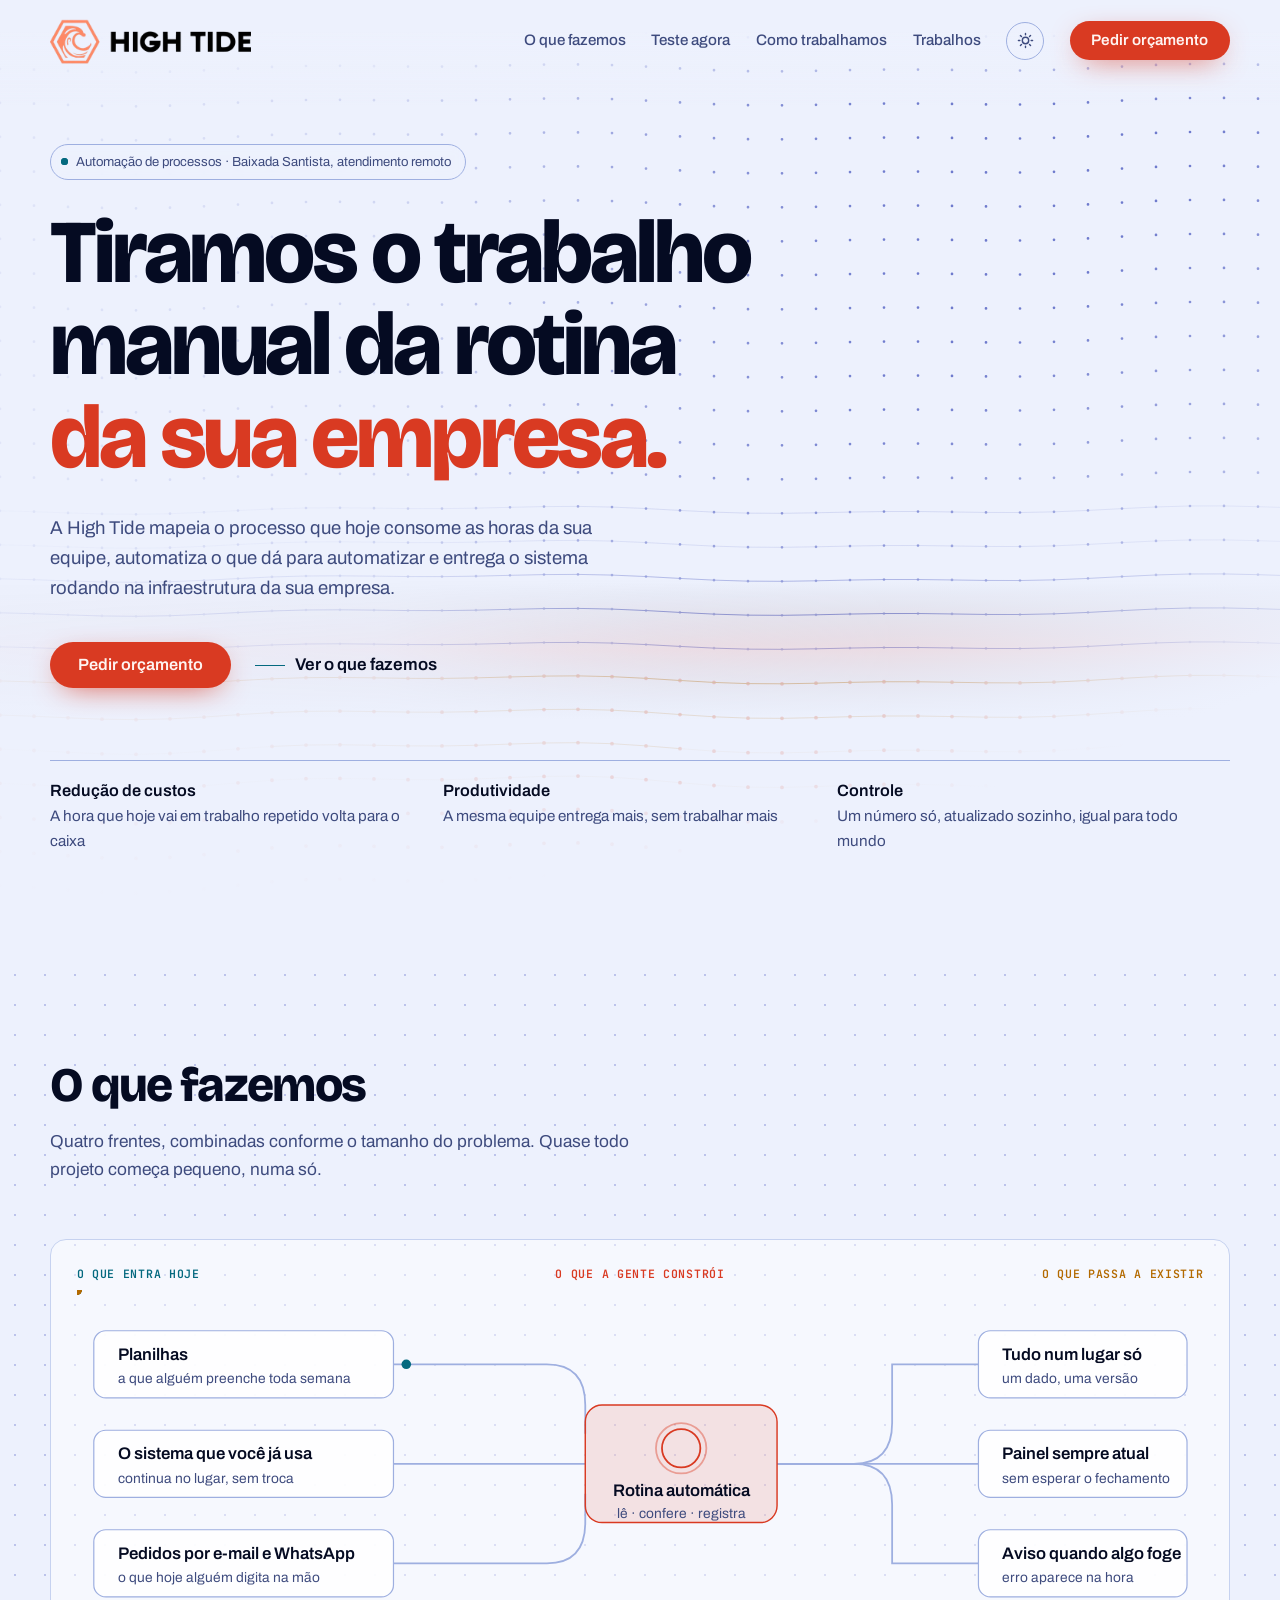
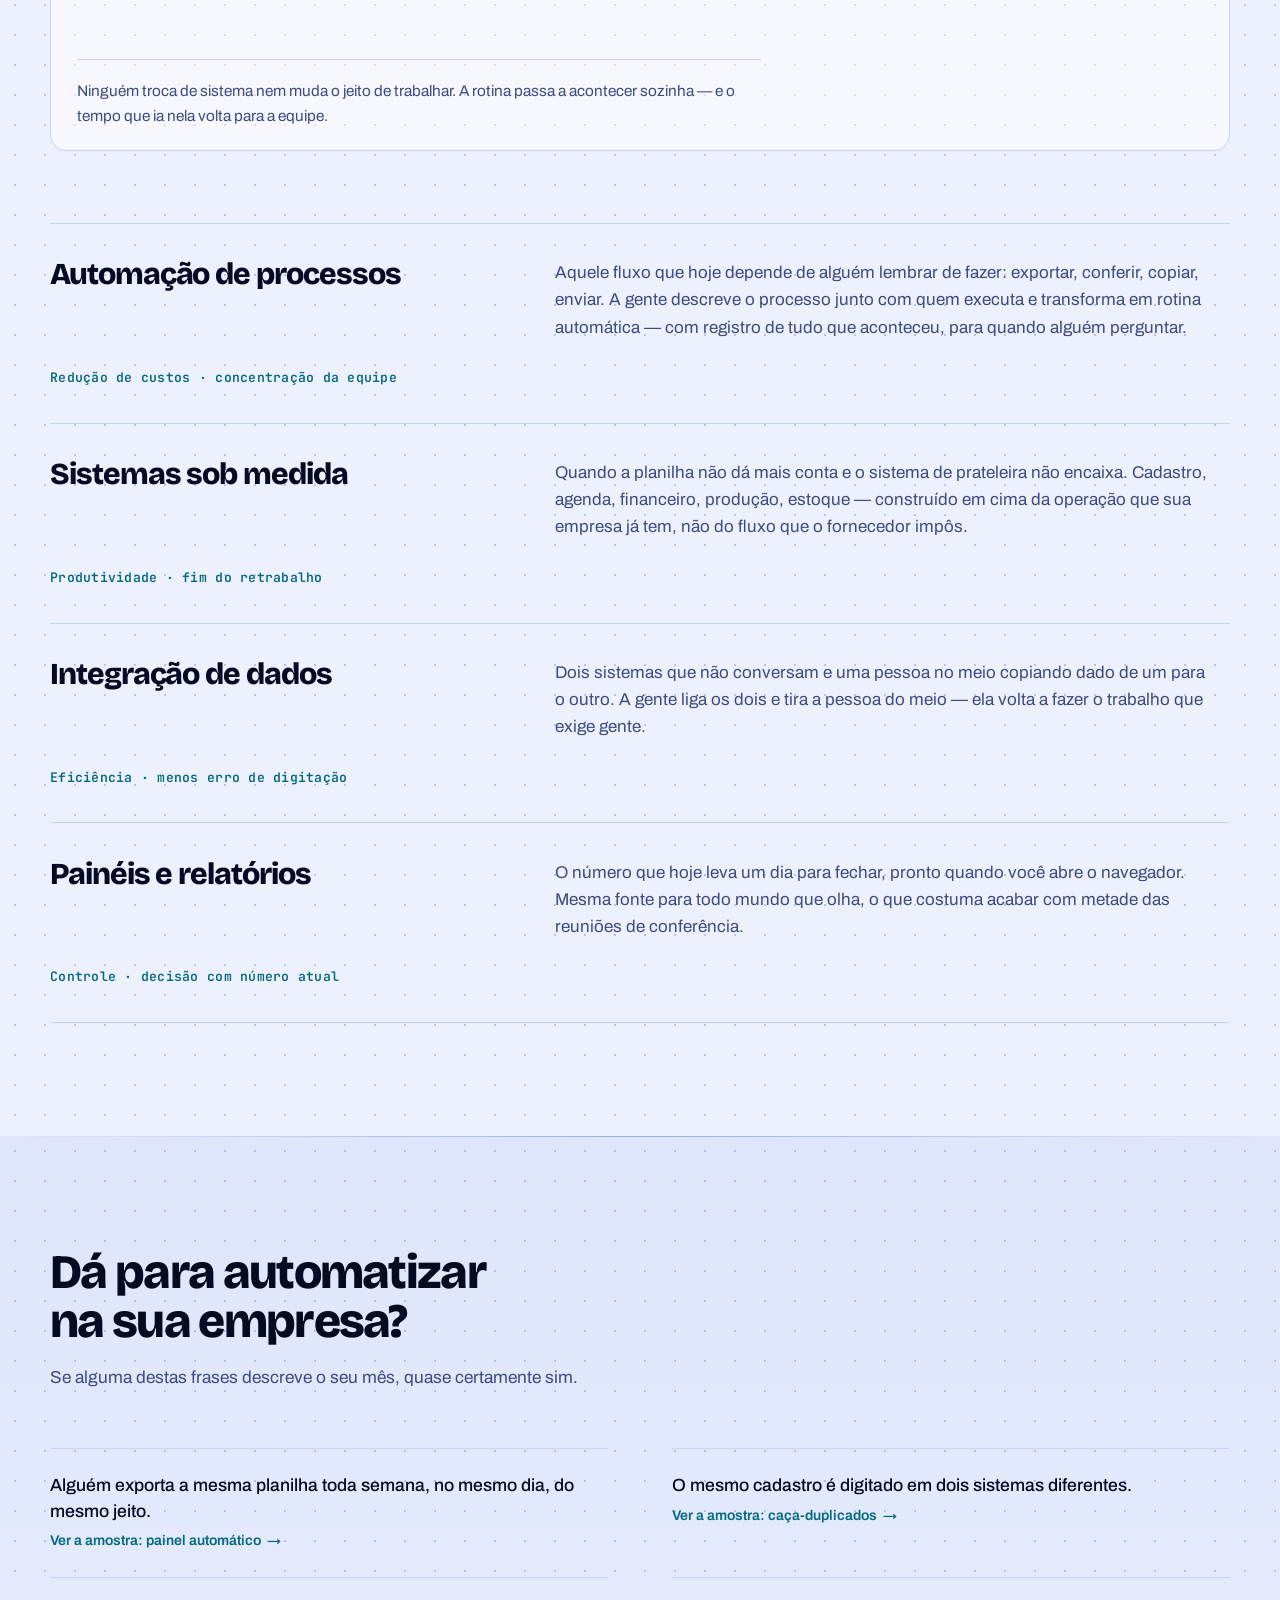
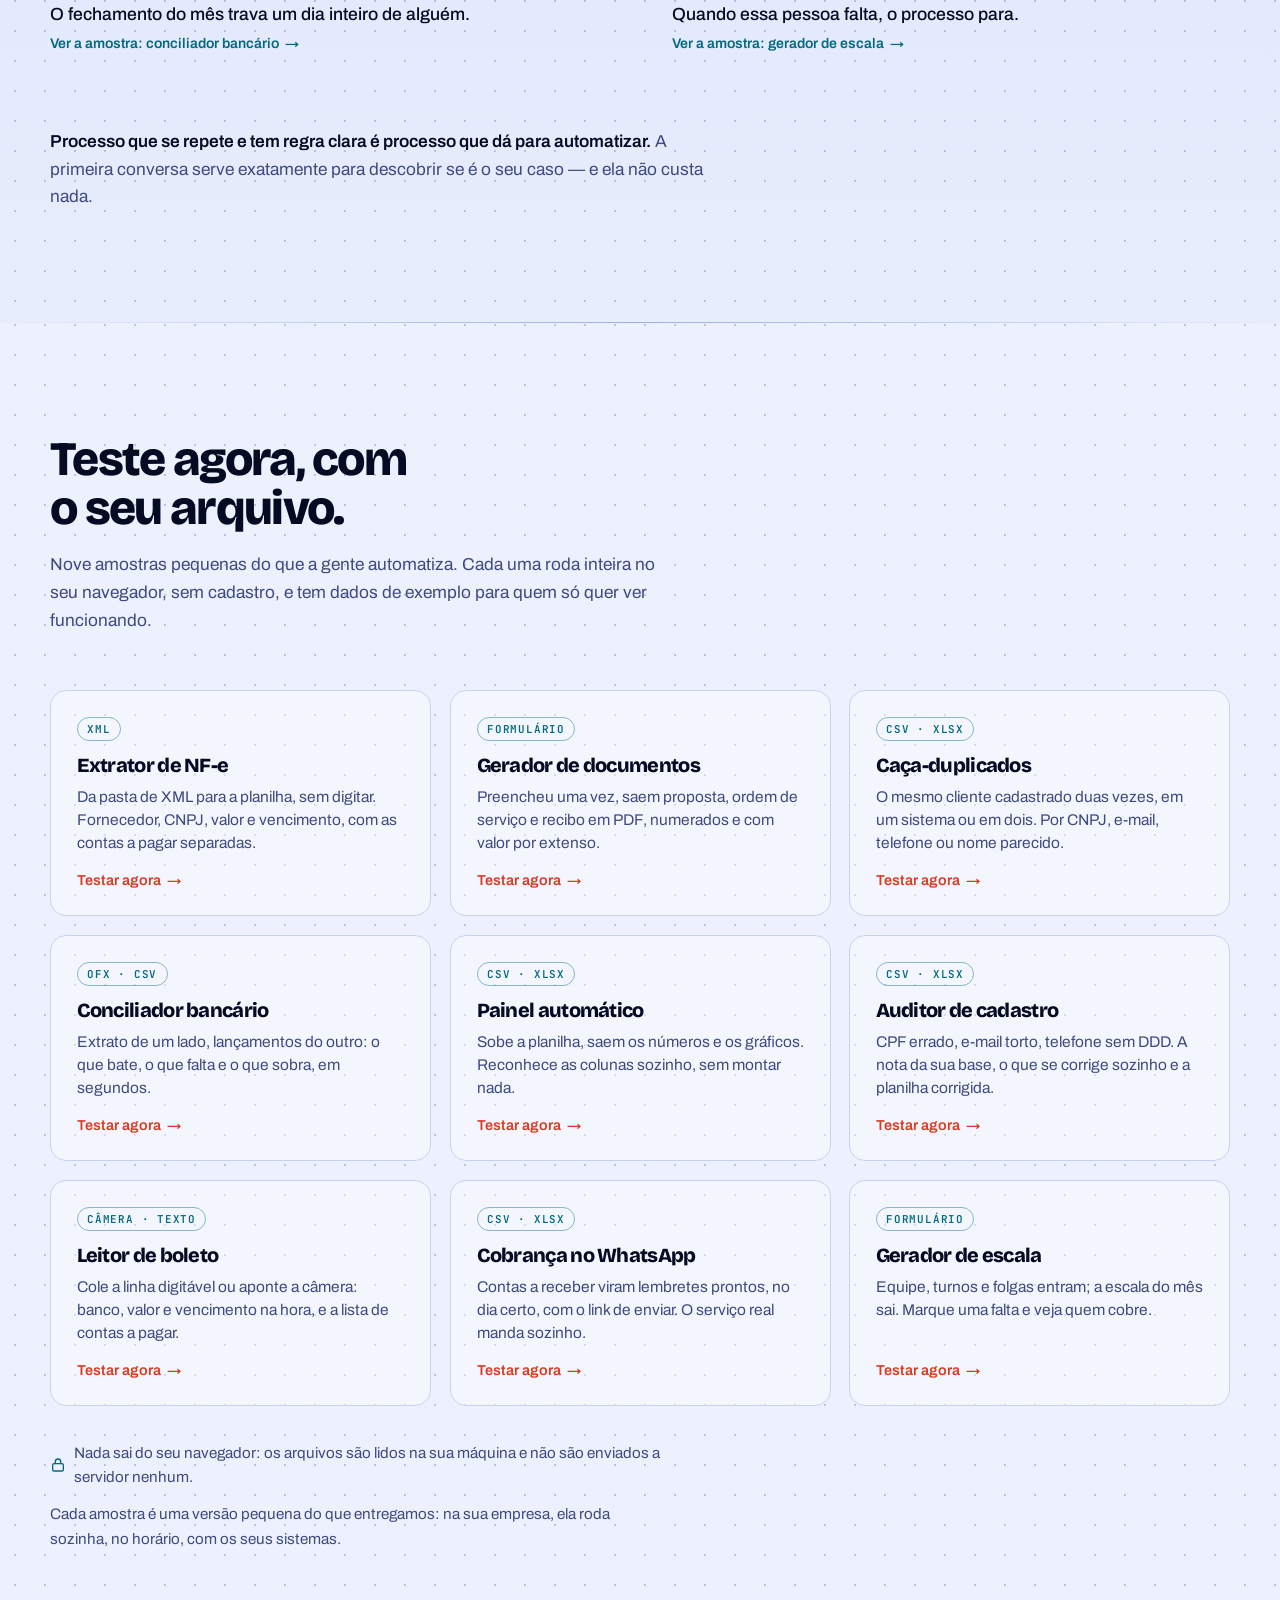
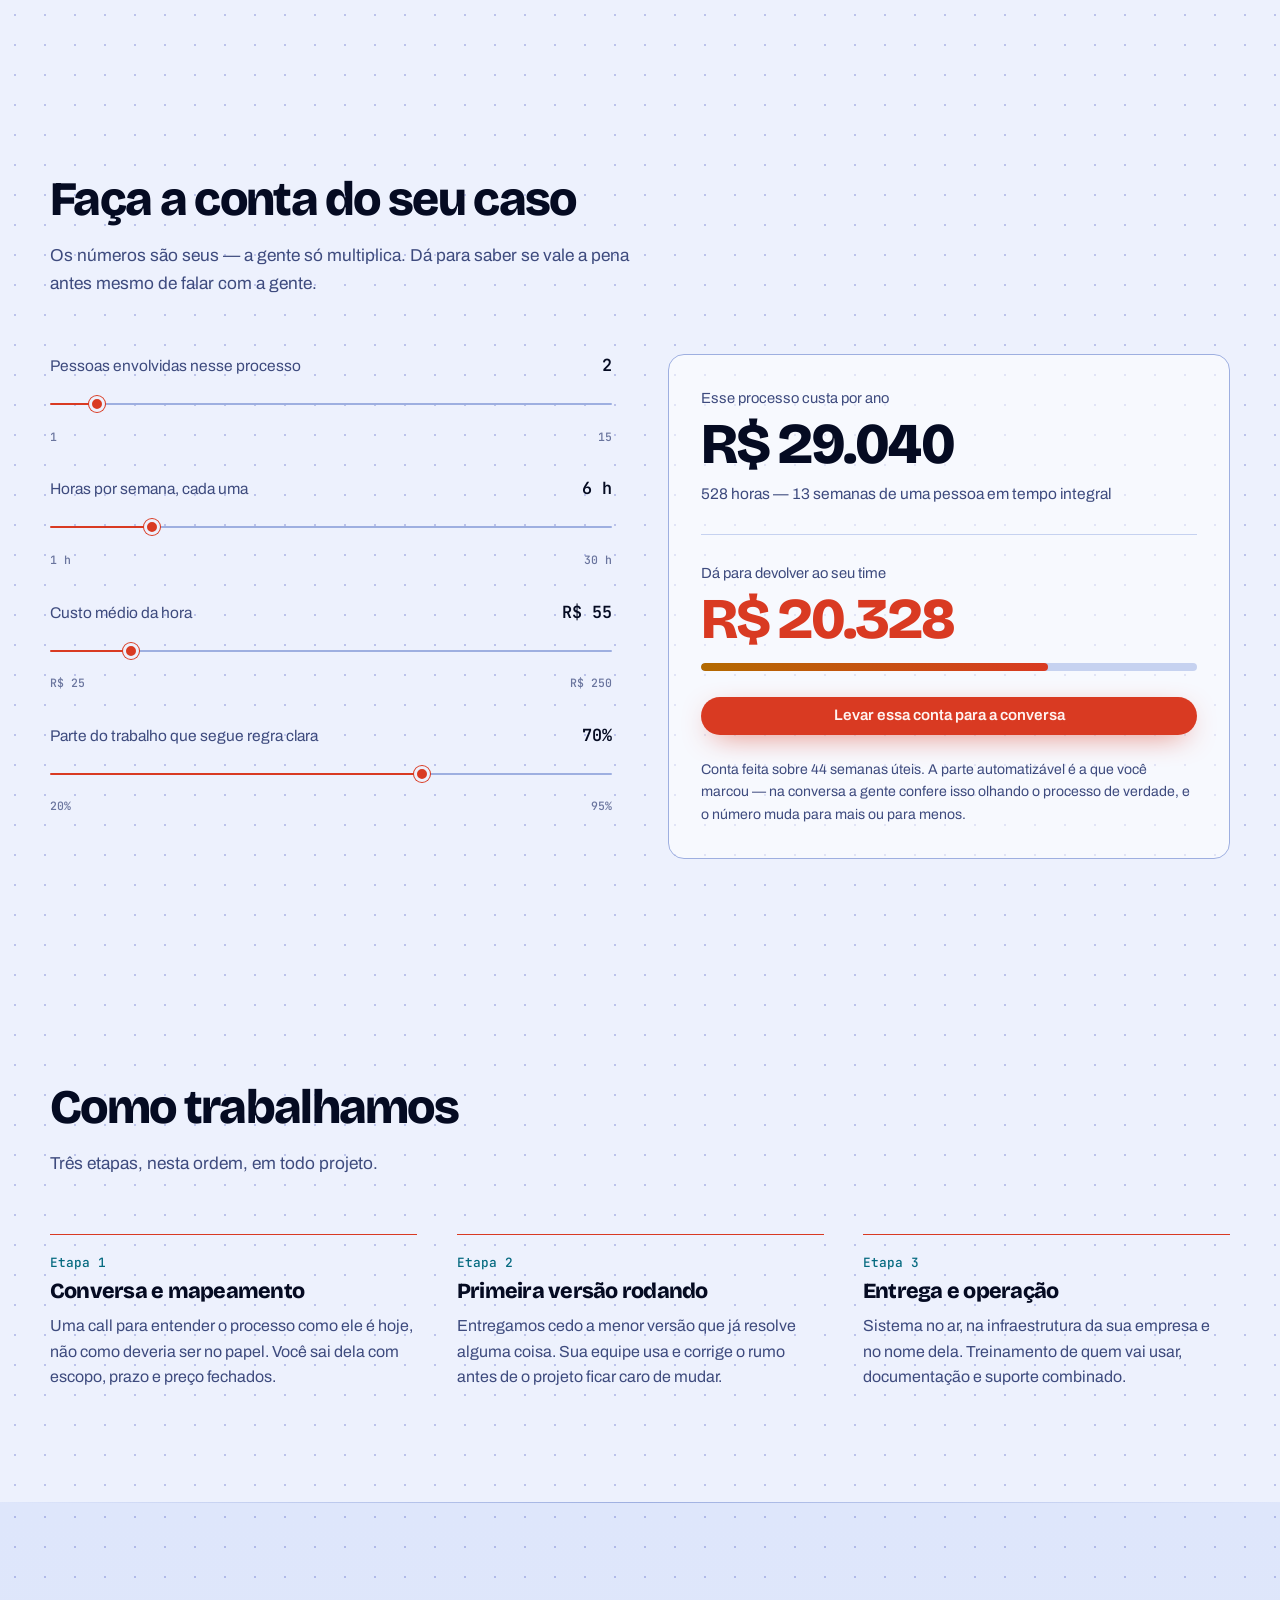
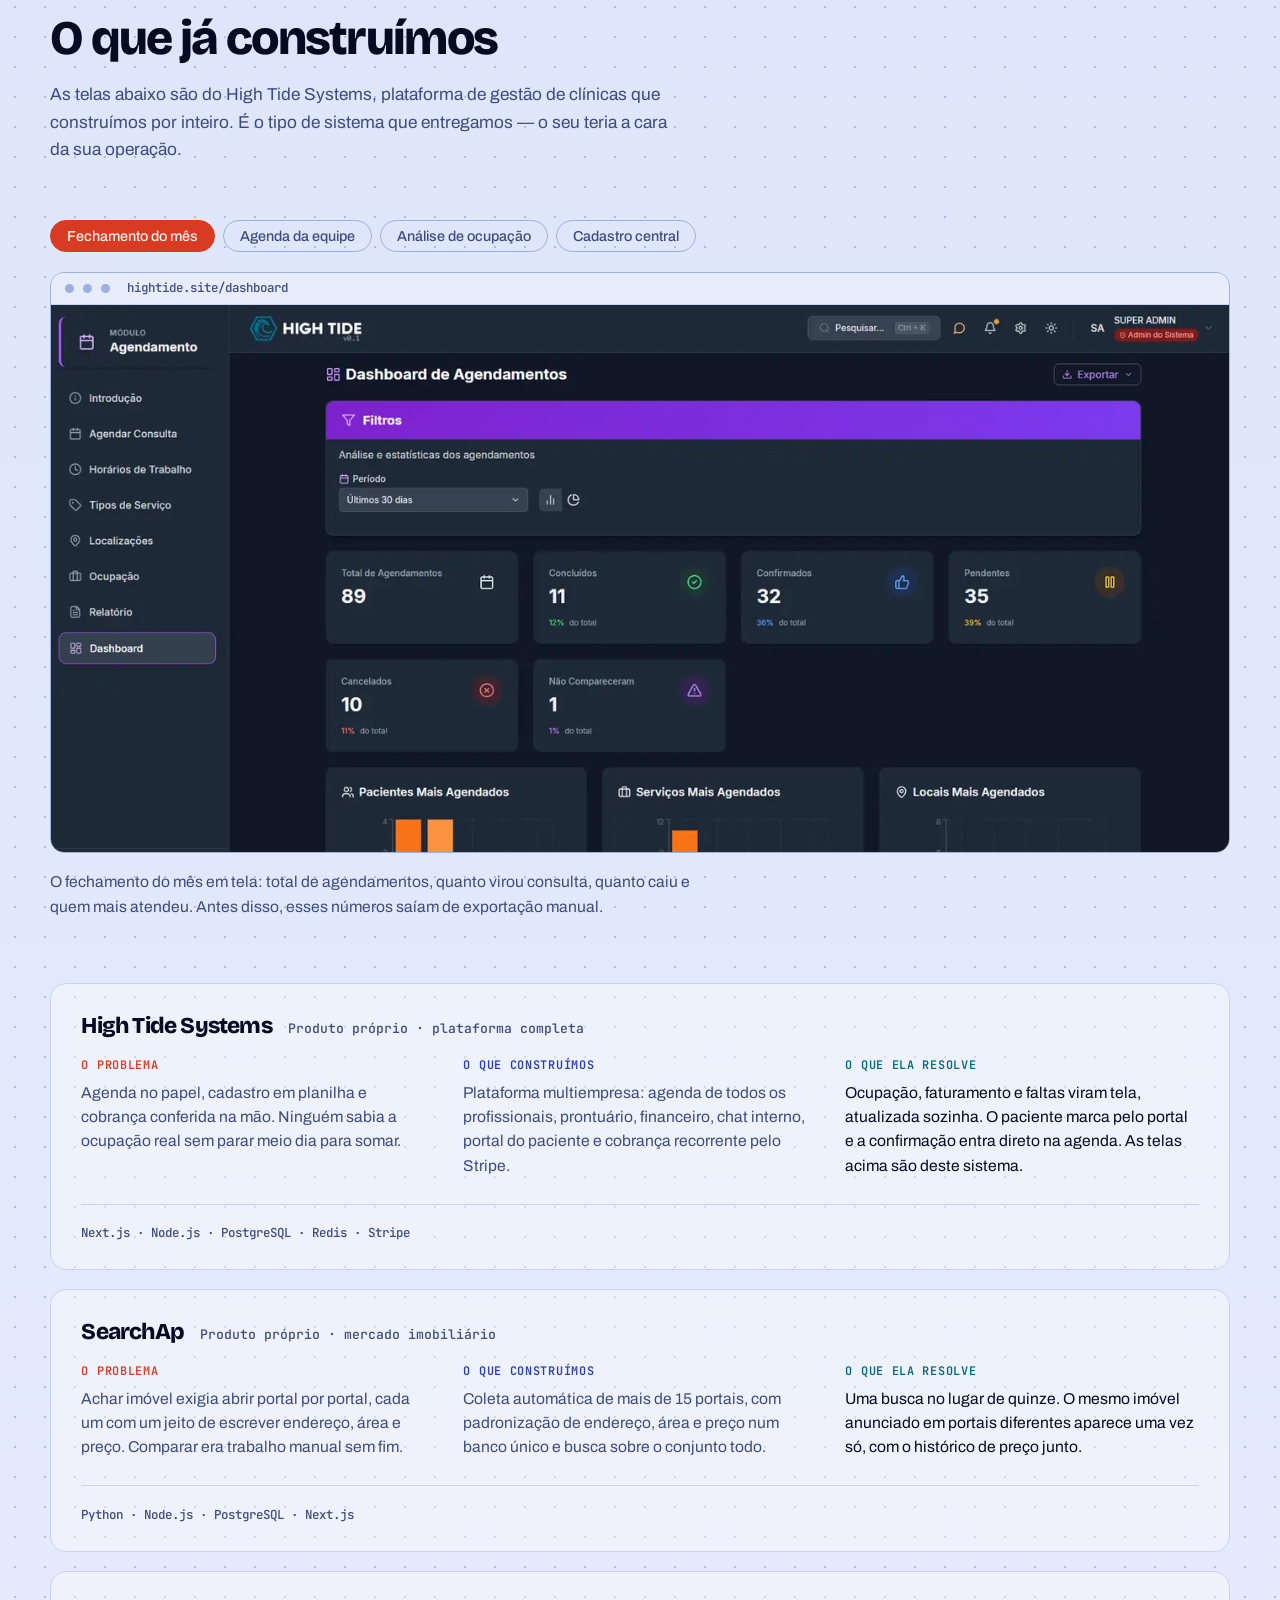
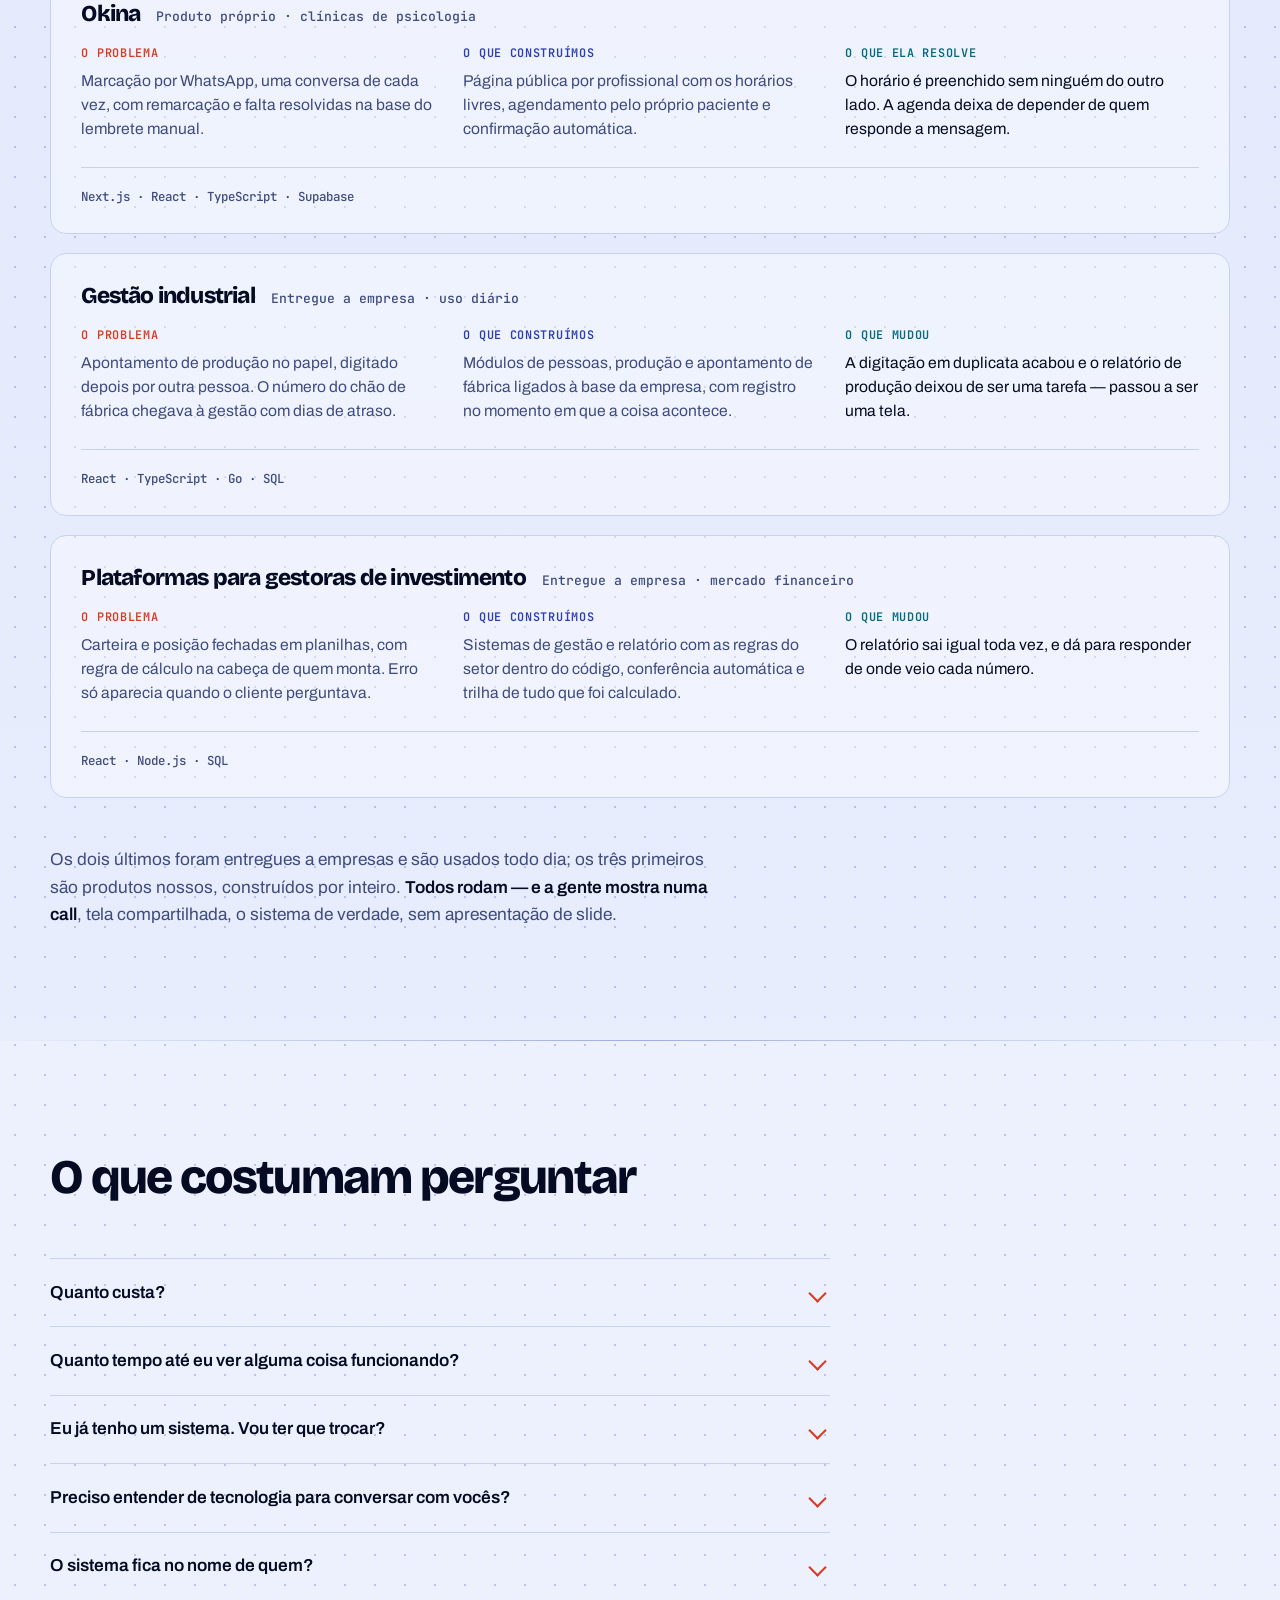
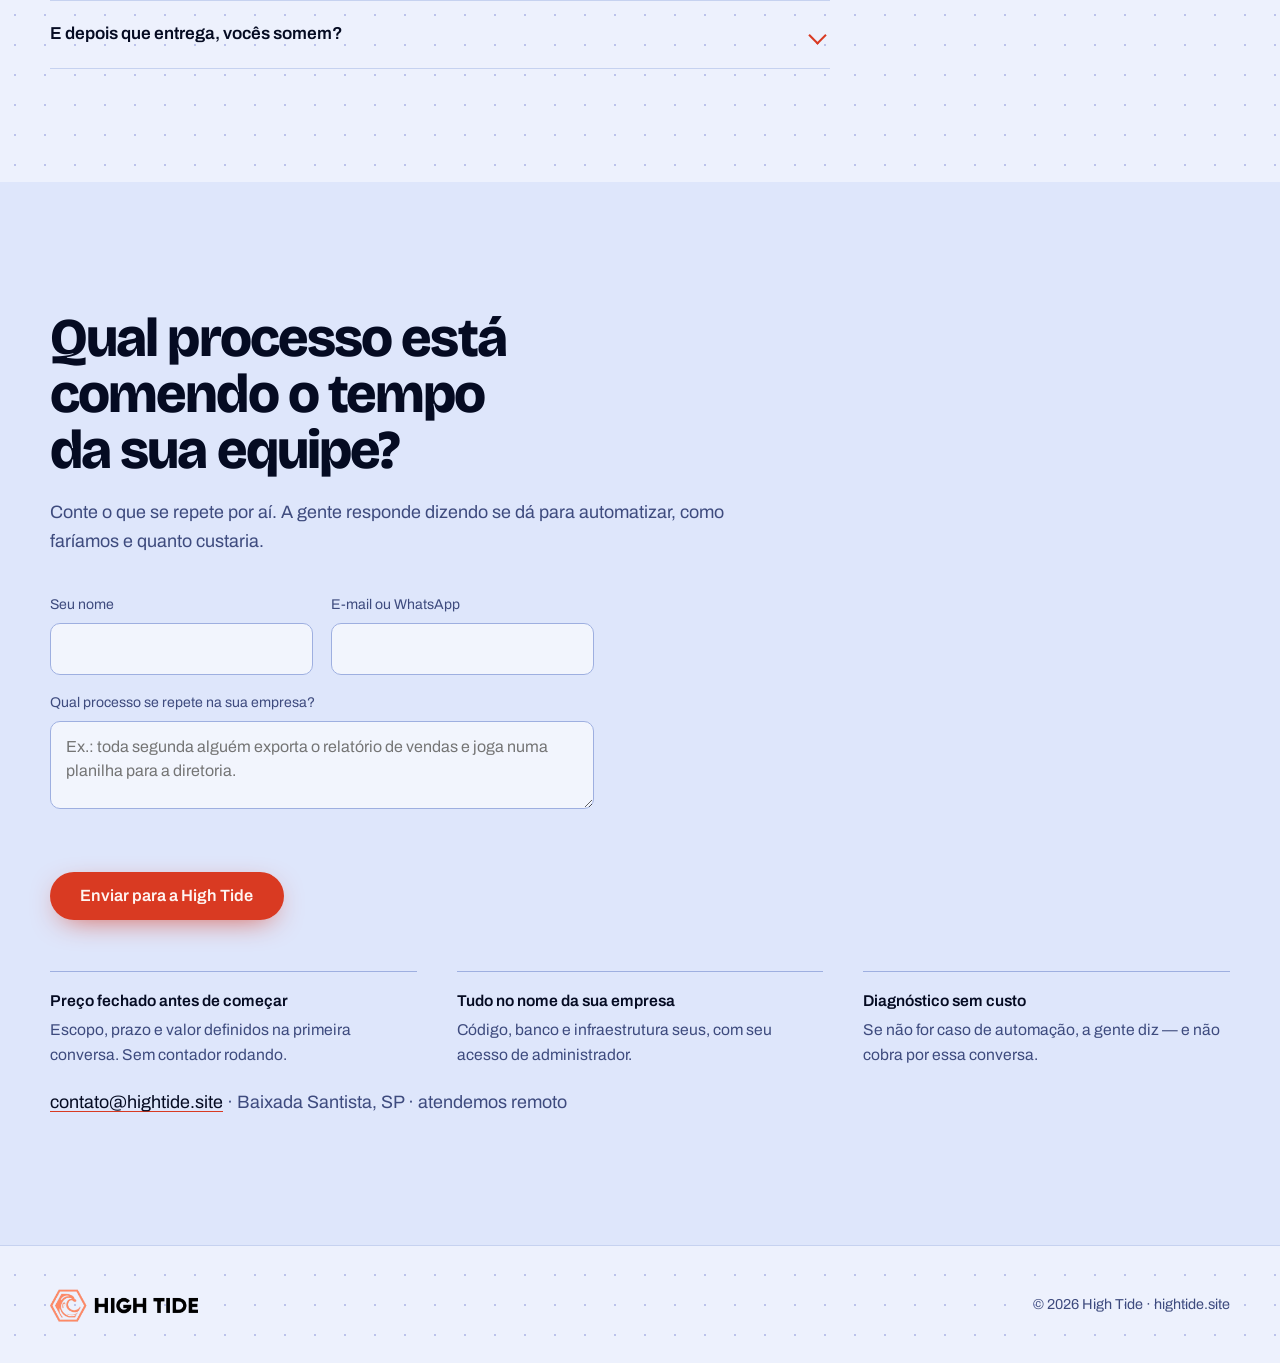
==== index.html @ 1eb9ee0c "Landing da High Tide e nove amostras client-side Landing (index.html) com a seção de amostras, e nov" ====
<!DOCTYPE html>
<meta charset="utf-8">
<title>High Tide</title>
<meta name="viewport" content="width=device-width, initial-scale=1">
<meta name="description" content="High Tide — automação de processos, sistemas sob medida e integração de dados para empresas.">
<link rel="icon" type="image/png" href="telas/favicon.png">
<link rel="preconnect" href="https://fonts.googleapis.com">
<link rel="preconnect" href="https://fonts.gstatic.com" crossorigin>
<link href="https://fonts.googleapis.com/css2?family=Bricolage+Grotesque:opsz,wdth,wght@12..96,75..100,600..800&family=Archivo:wght@400;500;600;700&family=JetBrains+Mono:wght@500&display=swap" rel="stylesheet">

<style>
  /* ================= tokens — dark-first ================= */
  :root {
    --fundo:      #070B18;
    --fundo-2:    #0B1124;
    --superficie: #101A38;
    --tinta:      #EAEFFF;
    --tinta-mid:  #99A5D0;
    --linha:      #1E2A52;
    --linha-forte:#2E3D6E;
    --coral:      #FF6B5A;
    --coral-luz:  #FF8E7F;
    --azul:       #7C8CFF;
    --azul-fundo: #2B3A8F;
    --ciano:      #4FD8E8;
    --sol:        #FFB443;
    --glow:       124 140 255;
    --alfa-campo: 1;
    --grade: radial-gradient(circle, color-mix(in srgb, var(--azul) 26%, transparent) .9px, transparent .9px);
    color-scheme: dark;
  }
  @media (prefers-color-scheme: light) {
    :root:not([data-theme="dark"]) {
      --fundo:      #EDF1FD;
      --fundo-2:    #DEE6FB;
      --superficie: #FFFFFF;
      --tinta:      #050B22;
      --tinta-mid:  #3E4B7E;
      --linha:      #C6D2F0;
      --linha-forte:#9EAFE0;
      --coral:      #D93A22;
      --coral-luz:  #EE5236;
      --azul:       #2C3DB4;
      --azul-fundo: #B2BFF3;
      --ciano:      #04697F;
      --sol:        #B36A00;
      --glow:       44 61 180;
      --alfa-campo: 1.55;
      color-scheme: light;
    }
  }
  :root[data-theme="light"] {
    --fundo:      #EDF1FD;
    --fundo-2:    #DEE6FB;
    --superficie: #FFFFFF;
    --tinta:      #050B22;
    --tinta-mid:  #3E4B7E;
    --linha:      #C6D2F0;
    --linha-forte:#9EAFE0;
    --coral:      #D93A22;
    --coral-luz:  #EE5236;
    --azul:       #2C3DB4;
    --azul-fundo: #B2BFF3;
    --ciano:      #04697F;
    --sol:        #B36A00;
    --glow:       44 61 180;
    --alfa-campo: 1.55;
    color-scheme: light;
  }

  /* ================= base ================= */
  * { box-sizing: border-box; }
  html { scroll-behavior: smooth; }
  section[id] { scroll-margin-top: 5.5rem; }
  body {
    margin: 0;
    /* a mesma grade de dados do hero, discreta, atravessando a página inteira */
    background: var(--grade) 0 0 / 30px 30px, var(--fundo);
    color: var(--tinta);
    font-family: Archivo, ui-sans-serif, system-ui, sans-serif;
    font-size: 17px;
    line-height: 1.6;
    -webkit-font-smoothing: antialiased;
    overflow-x: hidden;
  }
  h1, h2, h3 {
    font-family: "Bricolage Grotesque", Archivo, ui-sans-serif, sans-serif;
    font-weight: 800;
    letter-spacing: -0.035em;
    line-height: 1.03;
    margin: 0;
    text-wrap: balance;
  }
  p { margin: 0; max-width: 68ch; }
  a { color: inherit; }
  :focus-visible { outline: 2px solid var(--ciano); outline-offset: 4px; border-radius: 3px; }
  .env { width: min(1180px, 100% - 2.5rem); margin-inline: auto; }
  .mono { font-family: "JetBrains Mono", ui-monospace, monospace; }

  /* ================= entrada por scroll ================= */
  .surge { opacity: 0; transform: translateY(14px);
           transition: opacity .5s cubic-bezier(.2,.7,.3,1), transform .5s cubic-bezier(.2,.7,.3,1); }
  .surge.dentro { opacity: 1; transform: none; }
  /* camada própria só enquanto o item está prestes a entrar — o JS põe e tira */
  .surge.pronta { will-change: opacity, transform; }
  .surge[style*="--i"] { transition-delay: calc(var(--i) * 70ms); }

  /* ================= header ================= */
  body > header { position: fixed; inset: 0 0 auto; z-index: 60; padding: 1.1rem 0; transition: padding .3s, background .3s, box-shadow .3s; }
  /* véu no topo: garante leitura do menu mesmo antes de o fundo entrar */
  body > header::before {
    content: ""; position: absolute; inset: 0 0 -24px; z-index: -1; pointer-events: none;
    background: linear-gradient(to bottom, var(--fundo) 30%, transparent);
    transition: opacity .3s;
  }
  body > header.preso::before { opacity: 0; }
  body > header.preso { padding: .5rem 0; background: color-mix(in srgb, var(--fundo) 92%, transparent); backdrop-filter: blur(8px); box-shadow: 0 1px 0 var(--linha); }
  .barra { display: flex; align-items: center; justify-content: space-between; gap: 1.5rem; }
  .marca { display: flex; align-items: center; text-decoration: none; }
  .marca img { height: 46px; width: auto; }
  /* a logo tem duas versões: o hexágono coral é o mesmo, só o wordmark muda de cor.
     A especificidade tem que bater .marca img, senão as duas aparecem juntas. */
  .marca img.so-escuro { display: block; }
  .marca img.so-claro  { display: none; }
  :root[data-theme="light"] .marca img.so-claro  { display: block; }
  :root[data-theme="light"] .marca img.so-escuro { display: none; }
  @media (prefers-color-scheme: light) {
    :root:not([data-theme="dark"]) .marca img.so-claro  { display: block; }
    :root:not([data-theme="dark"]) .marca img.so-escuro { display: none; }
  }

  nav { display: flex; align-items: center; gap: 1.6rem; }
  nav a.item { position: relative; text-decoration: none; color: var(--tinta-mid); font-size: .95rem; font-weight: 500; transition: color .25s; }
  nav a.item::after { content: ""; position: absolute; left: 0; right: 0; bottom: -6px; height: 1px; background: var(--ciano); transform: scaleX(0); transform-origin: left; transition: transform .35s cubic-bezier(.2,.7,.3,1); }
  nav a.item:hover { color: var(--tinta); }
  nav a.item:hover::after { transform: scaleX(1); }

  .btn {
    position: relative; overflow: hidden;
    display: inline-flex; align-items: center; justify-content: center;
    padding: .72rem 1.35rem;
    background: var(--coral); color: #FFF4F1;
    font: 600 .95rem/1 Archivo, sans-serif; text-decoration: none;
    border: 0; border-radius: 999px; cursor: pointer;
    box-shadow: 0 8px 30px -12px var(--coral);
    transition: transform .2s cubic-bezier(.2,.7,.3,1), box-shadow .2s;
  }
  .btn span { position: relative; z-index: 1; }
  .btn::after {
    content: ""; position: absolute; inset: 0;
    background: radial-gradient(120px circle at var(--mx, 50%) var(--my, 50%), rgb(255 255 255 / .35), transparent 60%);
    opacity: 0; transition: opacity .3s;
  }
  .btn:hover { transform: translateY(-2px); box-shadow: 0 14px 40px -14px var(--coral); }
  .btn:hover::after { opacity: 1; }

  .tema { width: 38px; height: 38px; display: grid; place-items: center; background: transparent; border: 1px solid var(--linha-forte); border-radius: 999px; color: var(--tinta-mid); cursor: pointer; transition: color .25s, border-color .25s, transform .35s; }
  .tema:hover { color: var(--ciano); border-color: var(--ciano); transform: rotate(25deg); }
  .tema svg { width: 17px; height: 17px; }
  .tema .lua { display: block; }
  .tema .sol { display: none; }
  :root[data-theme="light"] .tema .lua { display: none; }
  :root[data-theme="light"] .tema .sol { display: block; }
  @media (prefers-color-scheme: light) {
    :root:not([data-theme="dark"]) .tema .lua { display: none; }
    :root:not([data-theme="dark"]) .tema .sol { display: block; }
  }

  /* ================= régua de maré lateral ================= */
  .mare-lateral { position: fixed; left: 26px; top: 50%; translate: 0 -50%; z-index: 40; width: 2px; height: 220px; background: var(--linha); border-radius: 2px; }
  /* transform em vez de height/bottom: sem layout a cada quadro de scroll */
  .mare-lateral i { position: absolute; inset: 0; background: linear-gradient(to top, var(--coral), var(--sol)); border-radius: 2px; transform: scaleY(var(--p, 0)); transform-origin: bottom; }
  .mare-lateral b { position: absolute; left: 10px; bottom: 0; font: 500 10px/1 "JetBrains Mono", monospace; color: var(--tinta-mid); white-space: nowrap; transform: translateY(calc(var(--p, 0) * -220px + 50%)); }
  @media (max-width: 1320px) { .mare-lateral { display: none; } }

  /* ================= hero ================= */
  /* fundo próprio: aqui a grade quem desenha é o canvas, não a textura do body */
  .hero { position: relative; min-height: 92vh; display: flex; align-items: center; padding: 9rem 0 6rem; overflow: hidden; background: var(--fundo); }
  /* o campo desaparece por baixo da coluna de texto — leitura vem antes do efeito */
  #campo {
    position: absolute; inset: 0; width: 100%; height: 100%; display: block;
    -webkit-mask-image: linear-gradient(90deg, rgb(0 0 0 / .10) 0%, rgb(0 0 0 / .22) 30%, rgb(0 0 0 / .7) 52%, #000 70%);
    mask-image: linear-gradient(90deg, rgb(0 0 0 / .10) 0%, rgb(0 0 0 / .22) 30%, rgb(0 0 0 / .7) 52%, #000 70%);
  }
  .hero::after {
    content: ""; position: absolute; inset: 0; pointer-events: none;
    background: radial-gradient(135% 95% at 12% 0%, transparent 62%, var(--fundo) 100%);
  }
  .hero__conteudo { position: relative; z-index: 2; }

  .selo { display: inline-flex; align-items: center; gap: .55rem; padding: .4rem .85rem .4rem .6rem; border: 1px solid var(--linha-forte); border-radius: 999px; font-size: .82rem; color: var(--tinta-mid); background: color-mix(in srgb, var(--fundo) 65%, transparent); backdrop-filter: blur(6px); }
  .selo i { position: relative; width: 7px; height: 7px; border-radius: 50%; background: var(--ciano); }
  .selo i::after { content: ""; position: absolute; inset: 0; border-radius: 50%; background: var(--ciano); animation: pulso 2.6s ease-out infinite; }
  @keyframes pulso { 0% { transform: scale(1); opacity: .7; } 70%, 100% { transform: scale(3.6); opacity: 0; } }

  h1 { margin-top: 1.7rem; font-size: clamp(2.6rem, 7.4vw, 5.6rem); max-width: 15ch; }
  h1 .linha { display: block; overflow: hidden; }
  h1 .linha > span { display: block; transform: translateY(105%); animation: sobe .95s cubic-bezier(.16,.84,.3,1) forwards; }
  h1 .linha:nth-child(2) > span { animation-delay: .1s; }
  h1 .linha:nth-child(3) > span { animation-delay: .2s; }
  @keyframes sobe { to { transform: none; } }
  h1 em { font-style: normal; color: var(--coral); }

  .lead { margin-top: 1.9rem; font-size: 1.16rem; color: var(--tinta-mid); max-width: 54ch; }
  .acoes { margin-top: 2.4rem; display: flex; flex-wrap: wrap; align-items: center; gap: 1.5rem; }
  .acoes .btn { padding: .95rem 1.75rem; font-size: 1.02rem; }
  .link-desce { display: inline-flex; align-items: center; gap: .6rem; text-decoration: none; font-weight: 600; color: var(--tinta); }
  .link-desce i { display: block; width: 30px; height: 1px; background: var(--ciano); transition: width .3s cubic-bezier(.2,.7,.3,1); }
  .link-desce:hover i { width: 48px; }

  .regua { margin-top: 4.5rem; border-top: 1px solid var(--linha-forte); display: grid; grid-template-columns: repeat(3, 1fr); }
  .regua div { padding: 1.05rem 1.4rem 0 0; position: relative; font-size: .95rem; color: var(--tinta-mid); }
  .regua b { display: block; color: var(--tinta); font-weight: 600; font-size: 1.02rem; }

  /* ================= seções ================= */
  section { padding: 7rem 0; position: relative; }
  .faixa { background: var(--grade) 0 0 / 30px 30px, linear-gradient(180deg, var(--fundo-2), color-mix(in srgb, var(--fundo-2) 35%, var(--fundo))); }
  .faixa::before, .faixa::after { content: ""; position: absolute; left: 0; right: 0; height: 1px; background: linear-gradient(90deg, transparent, var(--linha-forte), transparent); }
  .faixa::before { top: 0; } .faixa::after { bottom: 0; }
  .cabeca { max-width: 62ch; margin-bottom: 3.5rem; }
  .cabeca h2 { font-size: clamp(1.9rem, 4vw, 3rem); }
  .cabeca p { margin-top: 1.1rem; color: var(--tinta-mid); font-size: 1.08rem; }

  /* fluxo animado */
  .fluxo { margin: 0 0 4.5rem; padding: 1.7rem 1.6rem 1.4rem; border: 1px solid var(--linha); border-radius: 16px; background: color-mix(in srgb, var(--superficie) 45%, transparent); overflow-x: auto; }
  .fluxo__legenda { display: grid; grid-template-columns: 30% 40% 30%; min-width: 660px; margin-bottom: .5rem; }
  .etiqueta { font: 600 .72rem/1.3 "JetBrains Mono", monospace; letter-spacing: .06em; text-transform: uppercase; white-space: nowrap; }
  .etiqueta.entra { color: var(--ciano); }
  .etiqueta.motor { color: var(--coral); text-align: center; }
  .etiqueta.sai   { color: var(--sol); text-align: right; }
  .fluxo svg { display: block; width: 100%; min-width: 660px; height: auto; }
  .fluxo .caixa { fill: color-mix(in srgb, var(--superficie) 90%, transparent); stroke: var(--linha-forte); }
  .fluxo .motor { fill: color-mix(in srgb, var(--coral) 12%, transparent); stroke: var(--coral); stroke-width: 1.2; }
  .fluxo .rot { font: 400 11.5px Archivo, sans-serif; fill: var(--tinta-mid); }
  .fluxo .nome { font: 600 14px Archivo, sans-serif; fill: var(--tinta); }
  .fluxo .centro { text-anchor: middle; }
  .fluxo .trilho { stroke: var(--linha-forte); stroke-width: 1.5; fill: none; }
  .fluxo .nucleo { fill: none; stroke: var(--coral); stroke-width: 1.5; }
  .fluxo .pulso { fill: var(--ciano); }
  .fluxo .pulso.q { fill: var(--sol); }
  .fluxo__nota { margin-top: 1.3rem; padding-top: 1.2rem; border-top: 1px solid var(--linha); font-size: .96rem; color: var(--tinta-mid); max-width: 76ch; }

  /* frentes */
  .frentes { border-top: 1px solid var(--linha); }
  .frente { position: relative; display: grid; grid-template-columns: minmax(0, 9fr) minmax(0, 13fr); gap: 1rem 3rem; padding: 2.2rem 1rem 2.2rem 0; border-bottom: 1px solid var(--linha); transition: padding-left .4s cubic-bezier(.2,.7,.3,1); }
  .frente::before { content: ""; position: absolute; inset: 0; background: linear-gradient(90deg, color-mix(in srgb, var(--azul-fundo) 30%, transparent), transparent 55%); opacity: 0; transition: opacity .4s; pointer-events: none; }
  .frente:hover { padding-left: 1.3rem; }
  .frente:hover::before { opacity: 1; }
  .frente h3 { font-size: clamp(1.35rem, 2.6vw, 1.9rem); }
  .frente p { color: var(--tinta-mid); }
  .ganho { display: block; margin-top: .7rem; font: 600 .82rem/1.5 "JetBrains Mono", monospace; letter-spacing: .02em; color: var(--ciano); }

  /* sinais */
  .sinais { display: grid; grid-template-columns: repeat(2, minmax(0, 1fr)); gap: 0 4rem; }
  .sinal { padding: 1.5rem 0; border-top: 1px solid var(--linha); font-size: 1.1rem; font-weight: 500; line-height: 1.45; }
  .sinal a { display: inline-flex; align-items: center; gap: .4rem; margin-top: .45rem; font-size: .88rem; font-weight: 600; color: var(--ciano); text-decoration: none; }
  .sinal a::after { content: "→"; transition: transform .3s; }
  .sinal a:hover::after { transform: translateX(4px); }
  .fecho { margin-top: 3rem; font-size: 1.08rem; color: var(--tinta-mid); }
  .fecho strong { color: var(--tinta); font-weight: 600; }

  /* amostras: cada card é uma demo que roda no navegador do visitante */
  .amostras { display: grid; grid-template-columns: repeat(auto-fill, minmax(18rem, 1fr)); gap: 1.2rem; }
  .amostra {
    position: relative; display: flex; flex-direction: column; gap: .55rem;
    padding: 1.6rem 1.6rem 1.4rem; border: 1px solid var(--linha); border-radius: 16px;
    background: color-mix(in srgb, var(--superficie) 40%, transparent);
    text-decoration: none; color: inherit;
    transition: border-color .35s, transform .35s cubic-bezier(.2,.7,.3,1);
  }
  .amostra:hover { border-color: var(--ciano); transform: translateY(-3px); }
  .amostra .entra { align-self: flex-start; padding: .25rem .6rem; border: 1px solid color-mix(in srgb, var(--ciano) 45%, transparent); border-radius: 999px; font: 600 .68rem/1.3 "JetBrains Mono", monospace; letter-spacing: .07em; text-transform: uppercase; color: var(--ciano); }
  .amostra h3 { margin-top: .35rem; font-size: 1.25rem; }
  .amostra p { flex: 1; color: var(--tinta-mid); font-size: .97rem; line-height: 1.5; }
  .amostra i { display: inline-flex; align-items: center; gap: .4rem; margin-top: .4rem; font-style: normal; font-weight: 600; font-size: .9rem; color: var(--coral); }
  .amostra i::after { content: "→"; transition: transform .3s; }
  .amostra:hover i::after { transform: translateX(4px); }
  .amostras__nota { display: flex; flex-wrap: wrap; align-items: center; gap: .8rem 1.6rem; margin-top: 2.2rem; font-size: .95rem; color: var(--tinta-mid); }
  .amostras__nota svg { width: 16px; height: 16px; color: var(--ciano); flex: none; }
  .amostras__nota span { display: inline-flex; align-items: center; gap: .5rem; }

  /* etapas */
  .etapas { display: grid; grid-template-columns: repeat(auto-fit, minmax(16rem, 1fr)); gap: 2.5rem; }
  .etapa { position: relative; padding-top: 1.4rem; border-top: 1px solid var(--linha-forte); }
  .etapa::before { content: ""; position: absolute; top: -1px; left: 0; height: 1px; width: 0; background: var(--coral); transition: width 1s cubic-bezier(.2,.7,.3,1) var(--d, 0s); }
  .etapa.dentro::before { width: 100%; }
  .etapa .n { font: 500 .8rem/1 "JetBrains Mono", monospace; color: var(--ciano); }
  .etapa h3 { margin: .6rem 0 .7rem; font-size: 1.35rem; }
  .etapa p { color: var(--tinta-mid); font-size: 1rem; }

  /* casos */
  .casos { display: grid; gap: 1.2rem; }
  .caso {
    position: relative; overflow: hidden;
    padding: 1.9rem 1.9rem 1.6rem;
    border: 1px solid var(--linha); border-radius: 16px;
    background: color-mix(in srgb, var(--superficie) 40%, transparent);
    transition: border-color .35s;
  }
  .caso::before { content: ""; position: absolute; inset: 0; background: radial-gradient(460px circle at var(--mx, 50%) var(--my, 50%), rgb(var(--glow) / .13), transparent 70%); opacity: 0; transition: opacity .45s; pointer-events: none; }
  .caso:hover { border-color: var(--linha-forte); }
  .caso:hover::before { opacity: 1; }
  .caso header { display: flex; flex-wrap: wrap; align-items: baseline; gap: .4rem 1rem; margin-bottom: 1.4rem; }
  .caso h3 { font-size: 1.42rem; }
  .setor { font: 500 .82rem/1 "JetBrains Mono", monospace; color: var(--tinta-mid); }
  .caso dl { display: grid; grid-template-columns: repeat(3, minmax(0, 1fr)); gap: 1.8rem; margin: 0; }
  .caso dt { font: 600 .74rem/1 "JetBrains Mono", monospace; letter-spacing: .06em; text-transform: uppercase; color: var(--coral); margin-bottom: .55rem; }
  .caso dl > div:nth-child(2) dt { color: var(--azul); }
  .caso dl > div:nth-child(3) dt { color: var(--ciano); }
  .caso dd { margin: 0; color: var(--tinta-mid); font-size: .98rem; line-height: 1.55; }
  .caso dl > div:nth-child(3) dd { color: var(--tinta); }
  .pilha { margin-top: 1.6rem; padding-top: 1.1rem; border-top: 1px solid var(--linha); font: 500 .78rem/1.7 "JetBrains Mono", monospace; color: var(--tinta-mid); }

  /* cta */
  .cta { position: relative; overflow: hidden; background: var(--fundo-2); padding: 8rem 0; }
  #mare-cta {
    position: absolute; inset: auto 0 0; width: 100%; height: 60%; display: block;
    -webkit-mask-image: linear-gradient(95deg, transparent 6%, #000 52%);
    mask-image: linear-gradient(95deg, transparent 6%, #000 52%);
  }
  .cta__conteudo { position: relative; z-index: 2; }
  .cta h2 { font-size: clamp(2rem, 5vw, 3.4rem); max-width: 17ch; }
  .cta p { margin-top: 1.3rem; font-size: 1.12rem; color: var(--tinta-mid); }
  .cta .btn { margin-top: 2.3rem; padding: 1.05rem 2rem; font-size: 1.05rem; }
  .contato { margin-top: 1.6rem; font-size: .97rem; color: var(--tinta-mid); }
  .contato a { color: var(--tinta); text-decoration-color: var(--coral); text-underline-offset: 3px; }

  footer { padding: 2.6rem 0; border-top: 1px solid var(--linha); }
  .rodape { display: flex; flex-wrap: wrap; gap: 1rem 2rem; align-items: center; justify-content: space-between; font-size: .9rem; color: var(--tinta-mid); }
  .rodape .marca img { height: 34px; }

  /* ================= calculadora ================= */
  .conta { display: grid; grid-template-columns: minmax(0, 1fr) minmax(0, 1fr); gap: 3.5rem; align-items: start; }
  .controles { display: grid; gap: 2.2rem; }
  .ctrl label { display: flex; justify-content: space-between; align-items: baseline; gap: 1rem; font-size: .97rem; color: var(--tinta-mid); }
  .ctrl output { font: 600 1.05rem/1 "JetBrains Mono", monospace; color: var(--tinta); font-variant-numeric: tabular-nums; }

  input[type=range] {
    -webkit-appearance: none; appearance: none;
    width: 100%; margin: .9rem 0 0; height: 22px; background: transparent; cursor: pointer;
  }
  input[type=range]::-webkit-slider-runnable-track {
    height: 2px; border-radius: 2px;
    background: linear-gradient(90deg, var(--coral) var(--preenchido, 0%), var(--linha-forte) var(--preenchido, 0%));
  }
  input[type=range]::-moz-range-track { height: 2px; border-radius: 2px; background: var(--linha-forte); }
  input[type=range]::-moz-range-progress { height: 2px; border-radius: 2px; background: var(--coral); }
  input[type=range]::-webkit-slider-thumb {
    -webkit-appearance: none; appearance: none;
    width: 16px; height: 16px; margin-top: -7px; border-radius: 50%;
    background: var(--coral); border: 3px solid var(--fundo);
    box-shadow: 0 0 0 1px var(--coral); transition: transform .15s;
  }
  input[type=range]::-moz-range-thumb {
    width: 16px; height: 16px; border-radius: 50%; background: var(--coral);
    border: 3px solid var(--fundo); box-shadow: 0 0 0 1px var(--coral);
  }
  input[type=range]:hover::-webkit-slider-thumb { transform: scale(1.15); }
  .escala { display: flex; justify-content: space-between; margin-top: .45rem; font: 500 .72rem/1 "JetBrains Mono", monospace; color: var(--tinta-mid); opacity: .75; }

  .placar { padding: 2rem; border: 1px solid var(--linha-forte); border-radius: 16px; background: color-mix(in srgb, var(--superficie) 55%, transparent); }
  .placar .rotulo { font-size: .92rem; color: var(--tinta-mid); }
  .placar .grande { font-family: "Bricolage Grotesque", sans-serif; font-weight: 800; letter-spacing: -0.04em; font-size: clamp(2.4rem, 6vw, 3.6rem); line-height: 1; font-variant-numeric: tabular-nums; margin-top: .35rem; }
  .placar .horas { margin-top: .5rem; font-size: .97rem; color: var(--tinta-mid); font-variant-numeric: tabular-nums; }
  .divisa { height: 1px; background: var(--linha); margin: 1.7rem 0; }
  .placar .recupera { color: var(--coral); }
  /* nome próprio: .barra já é a do header e a cascata não perdoa */
  .medidor { position: relative; height: 8px; margin-top: .9rem; border-radius: 4px; background: var(--linha); overflow: hidden; }
  .medidor i { position: absolute; inset: 0 auto 0 0; width: var(--fatia, 0%); background: linear-gradient(90deg, var(--sol), var(--coral)); border-radius: 4px; transition: width .35s cubic-bezier(.2,.7,.3,1); }
  .nota { margin-top: 1.5rem; font-size: .88rem; color: var(--tinta-mid); }
  .placar .btn { margin-top: 1.6rem; width: 100%; }

  /* ================= telas do produto ================= */
  .vitrine { margin-bottom: 4rem; }
  .abas { display: flex; flex-wrap: wrap; gap: .5rem; margin-bottom: 1.2rem; }
  .abas button {
    padding: .5rem 1rem; border-radius: 999px; cursor: pointer;
    border: 1px solid var(--linha-forte); background: transparent;
    color: var(--tinta-mid); font: 500 .9rem/1 Archivo, sans-serif;
    transition: color .2s, border-color .2s, background .2s;
  }
  .abas button:hover { color: var(--tinta); border-color: var(--tinta-mid); }
  .abas button[aria-selected="true"] { background: var(--coral); border-color: var(--coral); color: #FFF4F1; }

  .janela { border: 1px solid var(--linha-forte); border-radius: 14px; overflow: hidden; background: var(--superficie); }
  .janela .topo { display: flex; align-items: center; gap: .55rem; padding: .6rem .9rem; border-bottom: 1px solid var(--linha); background: color-mix(in srgb, var(--fundo-2) 70%, transparent); }
  .janela .topo i { width: 9px; height: 9px; border-radius: 50%; background: var(--linha-forte); }
  .janela .topo span { margin-left: .5rem; font: 500 .78rem/1 "JetBrains Mono", monospace; color: var(--tinta-mid); }
  .janela img { display: block; width: 100%; height: auto; opacity: 1; transition: opacity .25s; }
  .janela img.trocando { opacity: 0; }
  .legenda { margin-top: 1rem; font-size: .98rem; color: var(--tinta-mid); max-width: 72ch; }

  /* ================= perguntas ================= */
  .duvidas { border-top: 1px solid var(--linha); max-width: 78ch; }
  .duvidas details { border-bottom: 1px solid var(--linha); }
  .duvidas summary {
    list-style: none; cursor: pointer; padding: 1.35rem 2.5rem 1.35rem 0; position: relative;
    font: 600 1.08rem/1.4 Archivo, sans-serif; color: var(--tinta);
  }
  .duvidas summary::-webkit-details-marker { display: none; }
  .duvidas summary::after {
    content: ""; position: absolute; right: .4rem; top: 1.75rem;
    width: 11px; height: 11px; border-right: 2px solid var(--coral); border-bottom: 2px solid var(--coral);
    transform: rotate(45deg); transition: transform .25s;
  }
  .duvidas details[open] summary::after { transform: rotate(-135deg); }
  .duvidas p { padding: 0 2.5rem 1.5rem 0; color: var(--tinta-mid); }

  /* ================= garantias + formulário ================= */
  .garantias { display: grid; grid-template-columns: repeat(auto-fit, minmax(15rem, 1fr)); gap: 1.6rem 2.5rem; margin-top: 3.2rem; }
  .garantia { padding-top: 1rem; border-top: 1px solid var(--linha-forte); font-size: .98rem; color: var(--tinta-mid); }
  .garantia b { display: block; color: var(--tinta); font-weight: 600; margin-bottom: .25rem; }

  form.fala { margin-top: 2.4rem; display: grid; gap: 1.1rem; max-width: 34rem; }
  form.fala .dupla { display: grid; grid-template-columns: 1fr 1fr; gap: 1.1rem; }
  form.fala label { display: block; font-size: .88rem; color: var(--tinta-mid); margin-bottom: .4rem; }
  form.fala input, form.fala textarea {
    width: 100%; padding: .8rem .95rem; border-radius: 10px;
    border: 1px solid var(--linha-forte); background: color-mix(in srgb, var(--superficie) 60%, transparent);
    color: var(--tinta); font: 400 1rem/1.5 Archivo, sans-serif;
    transition: border-color .2s;
  }
  form.fala textarea { resize: vertical; min-height: 5.5rem; }
  form.fala input:focus, form.fala textarea:focus { outline: none; border-color: var(--coral); }
  form.fala .btn { justify-self: start; padding: 1rem 1.9rem; font-size: 1.02rem; }

  /* ================= responsivo ================= */
  @media (max-width: 900px) {
    nav .esconde-mob { display: none; }
    .hero { min-height: 0; padding-top: 8rem; }
    .frente { grid-template-columns: 1fr; gap: .7rem; }
    .caso dl { grid-template-columns: 1fr; gap: 1.3rem; }
    .caso { padding: 1.5rem 1.3rem 1.3rem; }
    .frente:hover { padding-left: 0; }
    .sinais { grid-template-columns: 1fr; }
    .conta { grid-template-columns: 1fr; gap: 2.5rem; }
    form.fala .dupla { grid-template-columns: 1fr; }
    .regua { grid-template-columns: 1fr; }
    .regua div { padding: .9rem 0 .3rem 1rem; }
    .regua div + div { border-top: 1px solid var(--linha); }
    section { padding: 4.8rem 0; }
  }
  @media (max-width: 640px) {
    .barra { gap: .8rem; }
    .marca img { height: 32px; }
    nav { gap: .6rem; }
    nav .btn { padding: .55rem .9rem; font-size: .84rem; white-space: nowrap; }
  }

  @media (prefers-reduced-motion: reduce) {
    *, *::before, *::after { animation: none !important; transition: none !important; }
    .surge { opacity: 1; transform: none; filter: none; }
    h1 .linha > span { transform: none; }
    .etapa::before { width: 100%; }
  }
</style>

<div id="sentinela" aria-hidden="true" style="position:absolute;top:0;left:0;width:1px;height:14px;pointer-events:none"></div>
<div class="mare-lateral" aria-hidden="true"><i></i><b class="mono">maré</b></div>

<header id="topo">
  <div class="env barra">
    <a class="marca" href="#topo" aria-label="High Tide, início">
      <img class="so-escuro" src="telas/logo-escura.webp" width="524" height="120" alt="High Tide">
      <img class="so-claro" src="telas/logo-clara.webp" width="524" height="120" alt="" aria-hidden="true">
    </a>

    <nav>
      <a class="item esconde-mob" href="#servicos">O que fazemos</a>
      <a class="item esconde-mob" href="#amostras">Teste agora</a>
      <a class="item esconde-mob" href="#processo">Como trabalhamos</a>
      <a class="item esconde-mob" href="#trabalhos">Trabalhos</a>
      <button class="tema" id="tema" type="button" aria-label="Alternar tema claro e escuro">
        <svg class="sol" viewBox="0 0 24 24" fill="none" stroke="currentColor" stroke-width="2" stroke-linecap="round"><circle cx="12" cy="12" r="4.5"/><path d="M12 2v2M12 20v2M2 12h2M20 12h2M4.9 4.9l1.4 1.4M17.7 17.7l1.4 1.4M19.1 4.9l-1.4 1.4M6.3 17.7l-1.4 1.4"/></svg>
        <svg class="lua" viewBox="0 0 24 24" fill="none" stroke="currentColor" stroke-width="2" stroke-linecap="round" stroke-linejoin="round"><path d="M20 14.5A8.5 8.5 0 0 1 9.5 4a8.5 8.5 0 1 0 10.5 10.5Z"/></svg>
      </button>
      <a class="btn" href="#orcamento"><span>Pedir orçamento</span></a>
    </nav>
  </div>
</header>

<main>
  <section class="hero" id="hero">
    <canvas id="campo" aria-hidden="true"></canvas>

    <div class="env hero__conteudo">
      <div class="selo"><i></i> Automação de processos · Baixada Santista, atendimento remoto</div>

      <h1>
        <span class="linha"><span>Tiramos o trabalho</span></span>
        <span class="linha"><span>manual da rotina</span></span>
        <span class="linha"><span><em>da sua empresa.</em></span></span>
      </h1>

      <p class="lead">
        A High Tide mapeia o processo que hoje consome as horas da sua equipe,
        automatiza o que dá para automatizar e entrega o sistema rodando na
        infraestrutura da sua empresa.
      </p>

      <div class="acoes">
        <a class="btn" href="#orcamento"><span>Pedir orçamento</span></a>
        <a class="link-desce" href="#servicos"><i></i> Ver o que fazemos</a>
      </div>

      <div class="regua">
        <div><b>Redução de custos</b>A hora que hoje vai em trabalho repetido volta para o caixa</div>
        <div><b>Produtividade</b>A mesma equipe entrega mais, sem trabalhar mais</div>
        <div><b>Controle</b>Um número só, atualizado sozinho, igual para todo mundo</div>
      </div>
    </div>
  </section>

  <section id="servicos">
    <div class="env">
      <div class="cabeca surge">
        <h2>O que fazemos</h2>
        <p>Quatro frentes, combinadas conforme o tamanho do problema. Quase todo projeto começa pequeno, numa só.</p>
      </div>

      <div class="fluxo">
        <div class="fluxo__legenda">
          <span class="etiqueta entra">O que entra hoje</span>
          <span class="etiqueta motor">O que a gente constrói</span>
          <span class="etiqueta sai">O que passa a existir</span>
        </div>

        <svg viewBox="0 0 940 290" role="img"
             aria-label="Da esquerda para a direita: planilhas, o sistema que a empresa já usa e pedidos por e-mail ou WhatsApp entram na rotina automática construida pela High Tide, que confere, aplica a regra e registra. Saem: os dados num lugar so, o painel atualizado sozinho e um aviso quando algo foge do padrao.">
          <defs>
            <path id="t1" d="M264 62 H392 Q424 62 424 96 V120"/>
            <path id="t2" d="M264 145 H424"/>
            <path id="t3" d="M264 228 H392 Q424 228 424 194 V170"/>
            <path id="t4" d="M584 145 H648 Q680 145 680 111 V62 H752"/>
            <path id="t5" d="M584 145 H752"/>
            <path id="t6" d="M584 145 H648 Q680 145 680 179 V228 H752"/>
          </defs>

          <g class="caixa">
            <rect x="14" y="34" width="250" height="56" rx="10"/>
            <rect x="14" y="117" width="250" height="56" rx="10"/>
            <rect x="14" y="200" width="250" height="56" rx="10"/>
          </g>
          <text class="nome" x="34" y="58">Planilhas</text>
          <text class="rot"  x="34" y="78">a que alguém preenche toda semana</text>
          <text class="nome" x="34" y="141">O sistema que você já usa</text>
          <text class="rot"  x="34" y="161">continua no lugar, sem troca</text>
          <text class="nome" x="34" y="224">Pedidos por e-mail e WhatsApp</text>
          <text class="rot"  x="34" y="244">o que hoje alguém digita na mão</text>

          <g class="trilho">
            <use href="#t1"/><use href="#t2"/><use href="#t3"/>
            <use href="#t4"/><use href="#t5"/><use href="#t6"/>
          </g>

          <g>
            <rect class="motor" x="424" y="96" width="160" height="98" rx="14"/>
            <circle class="nucleo" cx="504" cy="132" r="16"/>
            <circle class="nucleo" cx="504" cy="132" r="26" opacity=".4">
              <animate attributeName="r" values="20;31;20" dur="3.6s" repeatCount="indefinite"/>
              <animate attributeName="opacity" values=".45;0;.45" dur="3.6s" repeatCount="indefinite"/>
            </circle>
            <text class="nome centro" x="504" y="172">Rotina automática</text>
            <text class="rot centro"  x="504" y="190">lê · confere · registra</text>
          </g>

          <g class="caixa">
            <rect x="752" y="34" width="174" height="56" rx="10"/>
            <rect x="752" y="117" width="174" height="56" rx="10"/>
            <rect x="752" y="200" width="174" height="56" rx="10"/>
          </g>
          <text class="nome" x="772" y="58">Tudo num lugar só</text>
          <text class="rot"  x="772" y="78">um dado, uma versão</text>
          <text class="nome" x="772" y="141">Painel sempre atual</text>
          <text class="rot"  x="772" y="161">sem esperar o fechamento</text>
          <text class="nome" x="772" y="224">Aviso quando algo foge</text>
          <text class="rot"  x="772" y="244">erro aparece na hora</text>

          <g class="pulsos">
            <circle class="pulso" r="4"><animateMotion dur="3.2s" repeatCount="indefinite"><mpath href="#t1"/></animateMotion></circle>
            <circle class="pulso" r="4"><animateMotion dur="3.2s" begin="1.1s" repeatCount="indefinite"><mpath href="#t2"/></animateMotion></circle>
            <circle class="pulso" r="4"><animateMotion dur="3.2s" begin="2.1s" repeatCount="indefinite"><mpath href="#t3"/></animateMotion></circle>
            <circle class="pulso q" r="4"><animateMotion dur="3.2s" begin=".6s" repeatCount="indefinite"><mpath href="#t4"/></animateMotion></circle>
            <circle class="pulso q" r="4"><animateMotion dur="3.2s" begin="1.7s" repeatCount="indefinite"><mpath href="#t5"/></animateMotion></circle>
            <circle class="pulso q" r="4"><animateMotion dur="3.2s" begin="2.7s" repeatCount="indefinite"><mpath href="#t6"/></animateMotion></circle>
          </g>
        </svg>

        <p class="fluxo__nota">Ninguém troca de sistema nem muda o jeito de trabalhar. A rotina passa a acontecer sozinha — e o tempo que ia nela volta para a equipe.</p>
      </div>

      <div class="frentes surge">
        <article class="frente">
          <h3>Automação de processos</h3>
          <p>Aquele fluxo que hoje depende de alguém lembrar de fazer: exportar, conferir, copiar, enviar. A gente descreve o processo junto com quem executa e transforma em rotina automática — com registro de tudo que aconteceu, para quando alguém perguntar.</p>
          <span class="ganho">Redução de custos · concentração da equipe</span>
        </article>

        <article class="frente">
          <h3>Sistemas sob medida</h3>
          <p>Quando a planilha não dá mais conta e o sistema de prateleira não encaixa. Cadastro, agenda, financeiro, produção, estoque — construído em cima da operação que sua empresa já tem, não do fluxo que o fornecedor impôs.</p>
          <span class="ganho">Produtividade · fim do retrabalho</span>
        </article>

        <article class="frente">
          <h3>Integração de dados</h3>
          <p>Dois sistemas que não conversam e uma pessoa no meio copiando dado de um para o outro. A gente liga os dois e tira a pessoa do meio — ela volta a fazer o trabalho que exige gente.</p>
          <span class="ganho">Eficiência · menos erro de digitação</span>
        </article>

        <article class="frente">
          <h3>Painéis e relatórios</h3>
          <p>O número que hoje leva um dia para fechar, pronto quando você abre o navegador. Mesma fonte para todo mundo que olha, o que costuma acabar com metade das reuniões de conferência.</p>
          <span class="ganho">Controle · decisão com número atual</span>
        </article>
      </div>
    </div>
  </section>

  <section class="faixa" id="sinais">
    <div class="env">
      <div class="cabeca surge">
        <h2>Dá para automatizar na sua empresa?</h2>
        <p>Se alguma destas frases descreve o seu mês, quase certamente sim.</p>
      </div>

      <div class="sinais surge">
        <div class="sinal">Alguém exporta a mesma planilha toda semana, no mesmo dia, do mesmo jeito.<br><a href="demos/painel/index.html">Ver a amostra: painel automático</a></div>
        <div class="sinal">O mesmo cadastro é digitado em dois sistemas diferentes.<br><a href="demos/duplicados/index.html">Ver a amostra: caça-duplicados</a></div>
        <div class="sinal">O fechamento do mês trava um dia inteiro de alguém.<br><a href="demos/conciliador/index.html">Ver a amostra: conciliador bancário</a></div>
        <div class="sinal">Quando essa pessoa falta, o processo para.<br><a href="demos/escala/index.html">Ver a amostra: gerador de escala</a></div>
      </div>

      <p class="fecho surge">
        <strong>Processo que se repete e tem regra clara é processo que dá para automatizar.</strong>
        A primeira conversa serve exatamente para descobrir se é o seu caso — e ela não custa nada.
      </p>
    </div>
  </section>

  <section id="amostras">
    <div class="env">
      <div class="cabeca surge">
        <h2>Teste agora, com o seu arquivo.</h2>
        <p>Nove amostras pequenas do que a gente automatiza. Cada uma roda inteira no seu navegador, sem cadastro, e tem dados de exemplo para quem só quer ver funcionando.</p>
      </div>

      <div class="amostras">
        <a class="amostra surge" style="--i:0" href="demos/nfe/index.html">
          <span class="entra">XML</span>
          <h3>Extrator de NF-e</h3>
          <p>Da pasta de XML para a planilha, sem digitar. Fornecedor, CNPJ, valor e vencimento, com as contas a pagar separadas.</p>
          <i>Testar agora</i>
        </a>
        <a class="amostra surge" style="--i:1" href="demos/documentos/index.html">
          <span class="entra">Formulário</span>
          <h3>Gerador de documentos</h3>
          <p>Preencheu uma vez, saem proposta, ordem de serviço e recibo em PDF, numerados e com valor por extenso.</p>
          <i>Testar agora</i>
        </a>
        <a class="amostra surge" style="--i:2" href="demos/duplicados/index.html">
          <span class="entra">CSV · XLSX</span>
          <h3>Caça-duplicados</h3>
          <p>O mesmo cliente cadastrado duas vezes, em um sistema ou em dois. Por CNPJ, e-mail, telefone ou nome parecido.</p>
          <i>Testar agora</i>
        </a>
        <a class="amostra surge" style="--i:3" href="demos/conciliador/index.html">
          <span class="entra">OFX · CSV</span>
          <h3>Conciliador bancário</h3>
          <p>Extrato de um lado, lançamentos do outro: o que bate, o que falta e o que sobra, em segundos.</p>
          <i>Testar agora</i>
        </a>
        <a class="amostra surge" style="--i:4" href="demos/painel/index.html">
          <span class="entra">CSV · XLSX</span>
          <h3>Painel automático</h3>
          <p>Sobe a planilha, saem os números e os gráficos. Reconhece as colunas sozinho, sem montar nada.</p>
          <i>Testar agora</i>
        </a>
        <a class="amostra surge" style="--i:5" href="demos/auditor/index.html">
          <span class="entra">CSV · XLSX</span>
          <h3>Auditor de cadastro</h3>
          <p>CPF errado, e-mail torto, telefone sem DDD. A nota da sua base, o que se corrige sozinho e a planilha corrigida.</p>
          <i>Testar agora</i>
        </a>
        <a class="amostra surge" style="--i:6" href="demos/boleto/index.html">
          <span class="entra">Câmera · Texto</span>
          <h3>Leitor de boleto</h3>
          <p>Cole a linha digitável ou aponte a câmera: banco, valor e vencimento na hora, e a lista de contas a pagar.</p>
          <i>Testar agora</i>
        </a>
        <a class="amostra surge" style="--i:7" href="demos/cobranca/index.html">
          <span class="entra">CSV · XLSX</span>
          <h3>Cobrança no WhatsApp</h3>
          <p>Contas a receber viram lembretes prontos, no dia certo, com o link de enviar. O serviço real manda sozinho.</p>
          <i>Testar agora</i>
        </a>
        <a class="amostra surge" style="--i:8" href="demos/escala/index.html">
          <span class="entra">Formulário</span>
          <h3>Gerador de escala</h3>
          <p>Equipe, turnos e folgas entram; a escala do mês sai. Marque uma falta e veja quem cobre.</p>
          <i>Testar agora</i>
        </a>
      </div>

      <p class="amostras__nota surge">
        <span><svg viewBox="0 0 24 24" fill="none" stroke="currentColor" stroke-width="2" stroke-linecap="round" stroke-linejoin="round"><rect x="4" y="10" width="16" height="11" rx="2"/><path d="M8 10V7a4 4 0 0 1 8 0v3"/></svg>Nada sai do seu navegador: os arquivos são lidos na sua máquina e não são enviados a servidor nenhum.</span>
        <span>Cada amostra é uma versão pequena do que entregamos: na sua empresa, ela roda sozinha, no horário, com os seus sistemas.</span>
      </p>
    </div>
  </section>

  <section id="conta">
    <div class="env">
      <div class="cabeca surge">
        <h2>Faça a conta do seu caso</h2>
        <p>Os números são seus — a gente só multiplica. Dá para saber se vale a pena antes mesmo de falar com a gente.</p>
      </div>

      <div class="conta surge">
        <div class="controles">
          <div class="ctrl">
            <label for="pessoas">Pessoas envolvidas nesse processo <output id="v-pessoas">2</output></label>
            <input type="range" id="pessoas" min="1" max="15" step="1" value="2">
            <div class="escala"><span>1</span><span>15</span></div>
          </div>

          <div class="ctrl">
            <label for="horas">Horas por semana, cada uma <output id="v-horas">6 h</output></label>
            <input type="range" id="horas" min="1" max="30" step="1" value="6">
            <div class="escala"><span>1 h</span><span>30 h</span></div>
          </div>

          <div class="ctrl">
            <label for="custo">Custo médio da hora <output id="v-custo">R$ 55</output></label>
            <input type="range" id="custo" min="25" max="250" step="5" value="55">
            <div class="escala"><span>R$ 25</span><span>R$ 250</span></div>
          </div>

          <div class="ctrl">
            <label for="regra">Parte do trabalho que segue regra clara <output id="v-regra">70%</output></label>
            <input type="range" id="regra" min="20" max="95" step="5" value="70">
            <div class="escala"><span>20%</span><span>95%</span></div>
          </div>
        </div>

        <div class="placar">
          <div class="rotulo">Esse processo custa por ano</div>
          <div class="grande" id="v-total">R$ 29.040</div>
          <div class="horas" id="v-detalhe">528 horas — 13 semanas de uma pessoa em tempo integral</div>

          <div class="divisa"></div>

          <div class="rotulo">Dá para devolver ao seu time</div>
          <div class="grande recupera" id="v-recupera">R$ 20.328</div>
          <div class="medidor"><i id="v-barra" style="--fatia: 70%"></i></div>

          <a class="btn" id="levar-conta" href="#orcamento"><span>Levar essa conta para a conversa</span></a>
          <p class="nota">Conta feita sobre 44 semanas úteis. A parte automatizável é a que você marcou — na conversa a gente confere isso olhando o processo de verdade, e o número muda para mais ou para menos.</p>
        </div>
      </div>
    </div>
  </section>

  <section id="processo">
    <div class="env">
      <div class="cabeca surge">
        <h2>Como trabalhamos</h2>
        <p>Três etapas, nesta ordem, em todo projeto.</p>
      </div>

      <div class="etapas">
        <article class="etapa surge" style="--i:0; --d:.2s">
          <div class="n">Etapa 1</div>
          <h3>Conversa e mapeamento</h3>
          <p>Uma call para entender o processo como ele é hoje, não como deveria ser no papel. Você sai dela com escopo, prazo e preço fechados.</p>
        </article>
        <article class="etapa surge" style="--i:1; --d:.5s">
          <div class="n">Etapa 2</div>
          <h3>Primeira versão rodando</h3>
          <p>Entregamos cedo a menor versão que já resolve alguma coisa. Sua equipe usa e corrige o rumo antes de o projeto ficar caro de mudar.</p>
        </article>
        <article class="etapa surge" style="--i:2; --d:.8s">
          <div class="n">Etapa 3</div>
          <h3>Entrega e operação</h3>
          <p>Sistema no ar, na infraestrutura da sua empresa e no nome dela. Treinamento de quem vai usar, documentação e suporte combinado.</p>
        </article>
      </div>
    </div>
  </section>

  <section class="faixa" id="trabalhos">
    <div class="env">
      <div class="cabeca surge">
        <h2>O que já construímos</h2>
        <p>As telas abaixo são do High Tide Systems, plataforma de gestão de clínicas que construímos por inteiro. É o tipo de sistema que entregamos — o seu teria a cara da sua operação.</p>
      </div>

      <div class="vitrine surge">
        <div class="abas" role="tablist" aria-label="Telas do sistema">
          <button role="tab" aria-selected="true" data-tela="painel">Fechamento do mês</button>
          <button role="tab" aria-selected="false" data-tela="agenda">Agenda da equipe</button>
          <button role="tab" aria-selected="false" data-tela="relatorio">Análise de ocupação</button>
          <button role="tab" aria-selected="false" data-tela="cadastro">Cadastro central</button>
        </div>

        <div class="janela">
          <div class="topo"><i></i><i></i><i></i><span id="v-url">hightide.site/dashboard</span></div>
          <img id="tela" src="telas/painel.webp" width="1400" height="650"
               alt="Painel de agendamentos com total do mês, status por categoria e ranking de serviços">
        </div>
        <p class="legenda" id="v-legenda">O fechamento do mês em tela: total de agendamentos, quanto virou consulta, quanto caiu e quem mais atendeu. Antes disso, esses números saíam de exportação manual.</p>
      </div>

      <div class="casos">
        <article class="caso surge" style="--i:0">
          <header>
            <h3>High Tide Systems</h3>
            <span class="setor">Produto próprio · plataforma completa</span>
          </header>
          <dl>
            <div><dt>O problema</dt><dd>Agenda no papel, cadastro em planilha e cobrança conferida na mão. Ninguém sabia a ocupação real sem parar meio dia para somar.</dd></div>
            <div><dt>O que construímos</dt><dd>Plataforma multiempresa: agenda de todos os profissionais, prontuário, financeiro, chat interno, portal do paciente e cobrança recorrente pelo Stripe.</dd></div>
            <div><dt>O que ela resolve</dt><dd>Ocupação, faturamento e faltas viram tela, atualizada sozinha. O paciente marca pelo portal e a confirmação entra direto na agenda. As telas acima são deste sistema.</dd></div>
          </dl>
          <div class="pilha">Next.js · Node.js · PostgreSQL · Redis · Stripe</div>
        </article>

        <article class="caso surge" style="--i:1">
          <header>
            <h3>SearchAp</h3>
            <span class="setor">Produto próprio · mercado imobiliário</span>
          </header>
          <dl>
            <div><dt>O problema</dt><dd>Achar imóvel exigia abrir portal por portal, cada um com um jeito de escrever endereço, área e preço. Comparar era trabalho manual sem fim.</dd></div>
            <div><dt>O que construímos</dt><dd>Coleta automática de mais de 15 portais, com padronização de endereço, área e preço num banco único e busca sobre o conjunto todo.</dd></div>
            <div><dt>O que ela resolve</dt><dd>Uma busca no lugar de quinze. O mesmo imóvel anunciado em portais diferentes aparece uma vez só, com o histórico de preço junto.</dd></div>
          </dl>
          <div class="pilha">Python · Node.js · PostgreSQL · Next.js</div>
        </article>

        <article class="caso surge" style="--i:2">
          <header>
            <h3>Okina</h3>
            <span class="setor">Produto próprio · clínicas de psicologia</span>
          </header>
          <dl>
            <div><dt>O problema</dt><dd>Marcação por WhatsApp, uma conversa de cada vez, com remarcação e falta resolvidas na base do lembrete manual.</dd></div>
            <div><dt>O que construímos</dt><dd>Página pública por profissional com os horários livres, agendamento pelo próprio paciente e confirmação automática.</dd></div>
            <div><dt>O que ela resolve</dt><dd>O horário é preenchido sem ninguém do outro lado. A agenda deixa de depender de quem responde a mensagem.</dd></div>
          </dl>
          <div class="pilha">Next.js · React · TypeScript · Supabase</div>
        </article>

        <article class="caso surge" style="--i:3">
          <header>
            <h3>Gestão industrial</h3>
            <span class="setor">Entregue a empresa · uso diário</span>
          </header>
          <dl>
            <div><dt>O problema</dt><dd>Apontamento de produção no papel, digitado depois por outra pessoa. O número do chão de fábrica chegava à gestão com dias de atraso.</dd></div>
            <div><dt>O que construímos</dt><dd>Módulos de pessoas, produção e apontamento de fábrica ligados à base da empresa, com registro no momento em que a coisa acontece.</dd></div>
            <div><dt>O que mudou</dt><dd>A digitação em duplicata acabou e o relatório de produção deixou de ser uma tarefa — passou a ser uma tela.</dd></div>
          </dl>
          <div class="pilha">React · TypeScript · Go · SQL</div>
        </article>

        <article class="caso surge" style="--i:4">
          <header>
            <h3>Plataformas para gestoras de investimento</h3>
            <span class="setor">Entregue a empresa · mercado financeiro</span>
          </header>
          <dl>
            <div><dt>O problema</dt><dd>Carteira e posição fechadas em planilhas, com regra de cálculo na cabeça de quem monta. Erro só aparecia quando o cliente perguntava.</dd></div>
            <div><dt>O que construímos</dt><dd>Sistemas de gestão e relatório com as regras do setor dentro do código, conferência automática e trilha de tudo que foi calculado.</dd></div>
            <div><dt>O que mudou</dt><dd>O relatório sai igual toda vez, e dá para responder de onde veio cada número.</dd></div>
          </dl>
          <div class="pilha">React · Node.js · SQL</div>
        </article>
      </div>

      <p class="fecho surge">Os dois últimos foram entregues a empresas e são usados todo dia; os três primeiros são produtos nossos, construídos por inteiro. <strong>Todos rodam — e a gente mostra numa call</strong>, tela compartilhada, o sistema de verdade, sem apresentação de slide.</p>
    </div>
  </section>

  <section id="duvidas">
    <div class="env">
      <div class="cabeca surge">
        <h2>O que costumam perguntar</h2>
      </div>

      <div class="duvidas surge">
        <details>
          <summary>Quanto custa?</summary>
          <p>Depende do tamanho do processo, e você fica sabendo antes de decidir: a primeira conversa termina com escopo, prazo e preço fechados, e ela não custa nada. Não trabalhamos com mensalidade obrigatória nem com contrato de fidelidade.</p>
        </details>
        <details>
          <summary>Quanto tempo até eu ver alguma coisa funcionando?</summary>
          <p>Antes do projeto inteiro ficar pronto. A primeira entrega é a menor versão que já resolve alguma coisa da sua rotina — sua equipe usa e diz o que mudar enquanto ainda é barato mudar.</p>
        </details>
        <details>
          <summary>Eu já tenho um sistema. Vou ter que trocar?</summary>
          <p>Quase nunca. Na maioria dos casos sai mais barato integrar o que já existe do que substituir: a gente conecta o sistema atual ao resto e resolve o buraco específico que está travando a operação.</p>
        </details>
        <details>
          <summary>Preciso entender de tecnologia para conversar com vocês?</summary>
          <p>Não. A conversa é sobre o seu processo: quem faz, com que frequência, onde trava. A parte técnica é problema nosso.</p>
        </details>
        <details>
          <summary>O sistema fica no nome de quem?</summary>
          <p>Da sua empresa. Código, banco e infraestrutura no nome dela, com acesso de administrador seu desde o primeiro dia. Se um dia quiser levar para outro time, leva.</p>
        </details>
        <details>
          <summary>E depois que entrega, vocês somem?</summary>
          <p>O combinado de suporte entra na proposta, com prazo de resposta escrito. Sistema que ninguém mantém volta a virar planilha em poucos meses — não é do nosso interesse que isso aconteça.</p>
        </details>
      </div>
    </div>
  </section>

  <section class="cta" id="orcamento">
    <canvas id="mare-cta" aria-hidden="true"></canvas>
    <div class="env cta__conteudo">
      <h2 class="surge">Qual processo está comendo o tempo da sua equipe?</h2>
      <p class="surge" style="--i:1">Conte o que se repete por aí. A gente responde dizendo se dá para automatizar, como faríamos e quanto custaria.</p>

      <form class="fala surge" id="fala" style="--i:2">
        <div class="dupla">
          <div>
            <label for="f-nome">Seu nome</label>
            <input id="f-nome" name="nome" type="text" autocomplete="name" required>
          </div>
          <div>
            <label for="f-contato">E-mail ou WhatsApp</label>
            <input id="f-contato" name="contato" type="text" autocomplete="email" required>
          </div>
        </div>
        <div>
          <label for="f-processo">Qual processo se repete na sua empresa?</label>
          <textarea id="f-processo" name="processo" required placeholder="Ex.: toda segunda alguém exporta o relatório de vendas e joga numa planilha para a diretoria."></textarea>
        </div>
        <button class="btn" type="submit"><span>Enviar para a High Tide</span></button>
      </form>

      <div class="garantias surge" style="--i:3">
        <div class="garantia"><b>Preço fechado antes de começar</b>Escopo, prazo e valor definidos na primeira conversa. Sem contador rodando.</div>
        <div class="garantia"><b>Tudo no nome da sua empresa</b>Código, banco e infraestrutura seus, com seu acesso de administrador.</div>
        <div class="garantia"><b>Diagnóstico sem custo</b>Se não for caso de automação, a gente diz — e não cobra por essa conversa.</div>
      </div>

      <p class="contato surge" style="--i:4"><a href="mailto:contato@hightide.site">contato@hightide.site</a> · Baixada Santista, SP · atendemos remoto</p>
    </div>
  </section>
</main>

<footer>
  <div class="env rodape">
    <span class="marca">
      <img class="so-escuro" src="telas/logo-escura.webp" width="524" height="120" alt="High Tide">
      <img class="so-claro" src="telas/logo-clara.webp" width="524" height="120" alt="" aria-hidden="true">
    </span>
    <span>© 2026 High Tide · hightide.site</span>
  </div>
</footer>

<script>
(function () {
  var raiz = document.documentElement;
  var calmo = matchMedia('(prefers-reduced-motion: reduce)').matches;

  /* ---------- tema ---------- */
  try {
    var salvo = localStorage.getItem('ht-tema');
    if (salvo) raiz.setAttribute('data-theme', salvo);
  } catch (e) {}

  document.getElementById('tema').addEventListener('click', function () {
    var claroAgora = raiz.getAttribute('data-theme')
      ? raiz.getAttribute('data-theme') === 'light'
      : matchMedia('(prefers-color-scheme: light)').matches;
    var novo = claroAgora ? 'dark' : 'light';
    raiz.setAttribute('data-theme', novo);
    try { localStorage.setItem('ht-tema', novo); } catch (e) {}
    document.querySelectorAll('canvas').forEach(function (c) { if (c._repaleta) c._repaleta(); });
  });

  function cor(nome) { return getComputedStyle(raiz).getPropertyValue(nome).trim(); }

  /* ---------- header + régua lateral ---------- */
  var cabecalho = document.querySelector('header');
  var mare = document.querySelector('.mare-lateral');
  // scrollHeight força reflow: mede uma vez e recalcula só quando o layout muda
  /* Dentro de um visualizador (artifact, iframe, preview) quem rola não é a janela:
     window.scrollY fica em 0 para sempre. Por isso o header liga por sentinela e o
     progresso sai da posição do <body>, que vale em qualquer container. */
  var sentinela = document.getElementById('sentinela');
  var preso = null;
  if (sentinela) {
    new IntersectionObserver(function (its) {
      var quer = !its[0].isIntersecting;
      if (quer === preso) return;
      preso = quer;
      cabecalho.classList.toggle('preso', quer);
    }, { threshold: 0 }).observe(sentinela);
  }

  var agendado = false, camposDeMare = [], yAnterior = null;
  var ultimoY = 0, percorrivel = 0, rolador = null;

  /* getBoundingClientRect() do <body> por quadro força o layout do documento inteiro
     (516 ms de reflow num scroll só, medido no trace). A posição é lida no evento,
     quando o layout ainda está limpo; o rAF depois só ESCREVE. */
  /* Quem rola muda conforme o contexto: a janela no site publicado, um container no
     artifact, e em alguns motores o próprio <body>. A posição sai do maior candidato;
     a altura é medida só em resize/load, porque scrollHeight também custa layout. */
  function medirAltura() {
    var raizDoc = document.documentElement, corpo = document.body;
    percorrivel = Math.max(
      rolador ? rolador.scrollHeight - rolador.clientHeight : 0,
      raizDoc.scrollHeight - raizDoc.clientHeight,
      corpo.scrollHeight - innerHeight,
      0
    );
  }

  function lerPosicao(alvo) {
    if (alvo && alvo.nodeType === 1 && alvo !== document.documentElement && alvo !== document.body) {
      if (rolador !== alvo) { rolador = alvo; medirAltura(); }
      ultimoY = alvo.scrollTop;
    } else {
      ultimoY = window.scrollY || document.documentElement.scrollTop || document.body.scrollTop || 0;
    }
  }

  function pintarMare() {
    agendado = false;
    var p = percorrivel > 0 ? Math.min(1, Math.max(0, ultimoY / percorrivel)) : 0;
    mare.style.setProperty('--p', p.toFixed(3));

    // a mesma leitura alimenta o empurrão das ondas — sem medição extra
    if (yAnterior !== null && camposDeMare.length) {
      var forca = Math.max(-1, Math.min(1, (ultimoY - yAnterior) / 90));
      for (var i = 0; i < camposDeMare.length; i++) {
        var c = camposDeMare[i];
        c._empurrao = Math.max(-1.4, Math.min(1.4, c._empurrao + forca));
      }
    }
    yAnterior = ultimoY;
  }

  function aoRolar(ev) {
    lerPosicao(ev && ev.target);
    if (agendado) return;
    agendado = true;
    requestAnimationFrame(pintarMare);
  }
  // capture pega também o scroll de um container que não seja a janela
  addEventListener('scroll', aoRolar, { passive: true, capture: true });
  addEventListener('resize', function () { medirAltura(); lerPosicao(rolador); }, { passive: true });
  addEventListener('load', function () { medirAltura(); lerPosicao(rolador); });
  medirAltura();
  lerPosicao(null);
  pintarMare();

  /* ---------- entrada por scroll ---------- */
  // 1º passe: promove a camada com folga, antes de o item entrar
  var prepara = new IntersectionObserver(function (itens) {
    itens.forEach(function (it) {
      if (!it.isIntersecting) return;
      it.target.classList.add('pronta');
      prepara.unobserve(it.target);
    });
  }, { rootMargin: '0px 0px 500px 0px' });

  // 2º passe: dispara a entrada e devolve a camada assim que termina
  var olho = new IntersectionObserver(function (itens) {
    itens.forEach(function (it) {
      if (!it.isIntersecting) return;
      var el = it.target;
      el.classList.add('dentro');
      olho.unobserve(el);
      el.addEventListener('transitionend', function limpa(ev) {
        if (ev.propertyName !== 'opacity') return;
        el.classList.remove('pronta');
        el.removeEventListener('transitionend', limpa);
      });
    });
  }, { rootMargin: '0px 0px -12% 0px', threshold: .15 });

  document.querySelectorAll('.surge').forEach(function (el) { prepara.observe(el); olho.observe(el); });

  /* ---------- brilho que segue o ponteiro ---------- */
  document.querySelectorAll('.caso, .btn').forEach(function (el) {
    el.addEventListener('pointermove', function (ev) {
      var r = el.getBoundingClientRect();
      el.style.setProperty('--mx', (ev.clientX - r.left) + 'px');
      el.style.setProperty('--my', (ev.clientY - r.top) + 'px');
    });
  });

  /* ---------- a conta do trabalho manual ---------- */
  (function () {
    var ids = ['pessoas', 'horas', 'custo', 'regra'];
    var campos = ids.map(function (id) { return document.getElementById(id); });
    if (campos.indexOf(null) !== -1) return;

    var SEMANAS_UTEIS = 44, JORNADA = 40;
    var moeda = new Intl.NumberFormat('pt-BR', { style: 'currency', currency: 'BRL', maximumFractionDigits: 0 });
    var numero = new Intl.NumberFormat('pt-BR', { maximumFractionDigits: 0 });
    var texto = function (id) { return document.getElementById(id); };

    function trilho(el) {
      el.style.setProperty('--preenchido', ((el.value - el.min) / (el.max - el.min) * 100) + '%');
    }

    function recalcular() {
      var pessoas = +campos[0].value, horas = +campos[1].value;
      var custo = +campos[2].value, regra = +campos[3].value;
      var horasAno = pessoas * horas * SEMANAS_UTEIS;
      var total = horasAno * custo;
      var recupera = total * regra / 100;

      texto('v-pessoas').textContent = pessoas;
      texto('v-horas').textContent = horas + ' h';
      texto('v-custo').textContent = moeda.format(custo);
      texto('v-regra').textContent = regra + '%';
      texto('v-total').textContent = moeda.format(total);
      texto('v-detalhe').textContent = numero.format(horasAno) + ' horas — ' +
        numero.format(horasAno / JORNADA) + ' semanas de uma pessoa em tempo integral';
      texto('v-recupera').textContent = moeda.format(recupera);
      texto('v-barra').style.setProperty('--fatia', regra + '%');
      campos.forEach(trilho);

      return { pessoas: pessoas, horas: horas, custo: custo, total: total, recupera: recupera };
    }

    campos.forEach(function (c) { c.addEventListener('input', recalcular); });
    recalcular();

    // o número calculado desce junto para o formulário
    var levar = document.getElementById('levar-conta');
    if (levar) levar.addEventListener('click', function () {
      var d = recalcular();
      var campo = document.getElementById('f-processo');
      if (!campo || campo.value.indexOf('Fiz a conta no site') === 0) return;
      campo.value = 'Fiz a conta no site: ' + d.pessoas + (d.pessoas > 1 ? ' pessoas' : ' pessoa') +
        ' × ' + d.horas + ' h por semana a ' + moeda.format(d.custo) + '/h dão ' +
        moeda.format(d.total) + ' por ano.\n\nO processo é: ' + campo.value;
    });
  })();

  /* ---------- telas do sistema ---------- */
  (function () {
    var TELAS = {
      painel: {
        arquivo: 'telas/painel.webp', endereco: 'hightide.site/dashboard',
        alt: 'Painel com total de agendamentos do mês, status por categoria e ranking de serviços',
        legenda: 'O fechamento do mês em tela: quantos agendamentos entraram, quantos viraram consulta, quantos caíram e quem mais atendeu. Antes disso, esses números saíam de exportação manual toda vez que alguém perguntava.'
      },
      agenda: {
        arquivo: 'telas/agenda.webp', endereco: 'hightide.site/agendamentos',
        alt: 'Agenda semanal de vários profissionais com filtros por profissional, paciente, local e tipo de serviço',
        legenda: 'A semana inteira de todos os profissionais numa tela, filtrando por profissional, paciente, local ou tipo de serviço. O encaixe deixa de depender de quem tem a agenda na cabeça.'
      },
      relatorio: {
        arquivo: 'telas/relatorio.webp', endereco: 'hightide.site/ocupacao',
        alt: 'Análise de ocupação com taxa geral, profissional mais ocupado e distribuição por hora e por dia',
        legenda: 'Taxa de ocupação por hora do dia, por dia da semana e por profissional — o número que responde se vale abrir mais um horário, mudar a escala ou contratar mais gente.'
      },
      cadastro: {
        arquivo: 'telas/cadastro.webp', endereco: 'hightide.site/clientes',
        alt: 'Lista de clientes com busca, filtro por status e por empresa, e exportação',
        legenda: 'Cadastro central com busca, filtro e exportação. Uma lista só, no lugar da planilha que cada setor mantinha do seu jeito — e que nunca batia entre si.'
      }
    };

    var img = document.getElementById('tela');
    var endereco = document.getElementById('v-url');
    var legenda = document.getElementById('v-legenda');
    var abas = document.querySelectorAll('.abas button');
    if (!img || !abas.length) return;

    abas.forEach(function (aba) {
      aba.addEventListener('click', function () {
        var t = TELAS[aba.dataset.tela];
        if (!t || aba.getAttribute('aria-selected') === 'true') return;
        abas.forEach(function (o) { o.setAttribute('aria-selected', o === aba ? 'true' : 'false'); });
        img.classList.add('trocando');
        var nova = new Image();
        nova.onload = nova.onerror = function () {
          img.src = t.arquivo; img.alt = t.alt;
          endereco.textContent = t.endereco;
          legenda.textContent = t.legenda;
          img.classList.remove('trocando');
        };
        nova.src = t.arquivo;
      });
    });

    // deixa as outras prontas antes de alguém clicar
    addEventListener('load', function () {
      Object.keys(TELAS).forEach(function (k) { new Image().src = TELAS[k].arquivo; });
    });
  })();

  /* ---------- formulário: monta o e-mail já escrito ---------- */
  var fala = document.getElementById('fala');
  if (fala) fala.addEventListener('submit', function (ev) {
    ev.preventDefault();
    var nome = document.getElementById('f-nome').value.trim();
    var contato = document.getElementById('f-contato').value.trim();
    var processo = document.getElementById('f-processo').value.trim();
    var corpo = 'Nome: ' + nome + '\nContato: ' + contato + '\n\n' + processo + '\n';
    location.href = 'mailto:contato@hightide.site'
      + '?subject=' + encodeURIComponent('Orçamento High Tide — ' + nome)
      + '&body=' + encodeURIComponent(corpo);
  });

  /* ---------- o fluxo só anima enquanto está na tela ---------- */
  var svgFluxo = document.querySelector('.fluxo svg');
  if (svgFluxo && svgFluxo.pauseAnimations) {
    svgFluxo.pauseAnimations();
    new IntersectionObserver(function (its) {
      its.forEach(function (it) {
        if (calmo) return;
        if (it.isIntersecting) svgFluxo.unpauseAnimations(); else svgFluxo.pauseAnimations();
      });
    }, { threshold: 0 }).observe(svgFluxo);
  }

  /* ---------- campo de maré: grade de dados que ondula ---------- */
  function campoDeMare(canvas, opcoes) {
    var ctx = canvas.getContext('2d');
    var passo = opcoes.passo, pontos = [], larg = 0, alt = 0, dpr = 1;
    var ponteiro = { x: -9999, y: -9999 };
    var nivel = opcoes.nivelInicial;
    var t = 0, vivo = false, quadro = 0;

    function medir() {
      dpr = Math.min(devicePixelRatio || 1, 1.5);
      larg = canvas.clientWidth; alt = canvas.clientHeight;
      canvas.width = larg * dpr; canvas.height = alt * dpr;
      ctx.setTransform(dpr, 0, 0, dpr, 0, 0);
      pontos = [];
      for (var y = -passo; y < alt + passo; y += passo) {
        for (var x = -passo; x < larg + passo; x += passo) {
          pontos.push({ x: x, y: y, dx: 0, dy: 0 });
        }
      }
    }

    /* getComputedStyle por quadro custa recalc de estilo: lê uma vez por troca de tema */
    var paleta = null;
    function lerPaleta() {
      paleta = { azul: cor('--azul'), coral: cor('--coral'), sol: cor('--sol'), k: parseFloat(cor('--alfa-campo')) || 1 };
    }
    canvas._repaleta = lerPaleta;
    canvas._empurrao = 0;
    camposDeMare.push(canvas);

    /* um Path2D por faixa de opacidade: ~10 chamadas de desenho por quadro em vez de milhares */
    var FAIXAS = 3;

    function pinta(embalo) {
      embalo = embalo || 0;
      if (!paleta) lerPaleta();
      ctx.clearRect(0, 0, larg, alt);
      var linhaAgua = alt * (1 - nivel), k = paleta.k * (1 + Math.abs(embalo) * 0.35);

      var acima = new Path2D(), fundo = [], fios = [];
      var i, n;
      for (i = 0; i < FAIXAS; i++) { fundo.push(new Path2D()); fios.push(new Path2D()); fios.push(new Path2D()); }

      for (i = 0, n = pontos.length; i < n; i++) {
        var p = pontos[i];
        var amp = 1 + Math.abs(embalo) * 0.8;
        var onda = (Math.sin((p.x * 0.008) + t) * 7 + Math.sin((p.x * 0.021) - t * 1.7) * 3.5) * amp;
        var prof = (p.y - linhaAgua) / alt;
        if (prof < 0) prof = 0;
        var alvoY = p.y + onda * (0.35 + prof * 1.6);

        var vx = p.x - ponteiro.x, vy = alvoY - ponteiro.y;
        var d2 = vx * vx + vy * vy;
        if (d2 < 26000) {
          var f = (1 - d2 / 26000) * 26;
          var d = Math.sqrt(d2) || 1;
          p.dx += (vx / d) * f * 0.14;
          p.dy += (vy / d) * f * 0.14;
        }
        p.dx *= 0.90; p.dy *= 0.90;

        var px = p.x + p.dx, py = alvoY + p.dy;
        var submerso = py > linhaAgua;
        p._px = px; p._py = py; p._sub = submerso;

        if (submerso) {
          var faixa = prof < .12 ? 0 : (prof < .3 ? 1 : 2);
          p._f = faixa;
          fundo[faixa].moveTo(px + 1.9, py);
          fundo[faixa].arc(px, py, 1.9, 0, 6.2832);
        } else {
          p._f = -1;
          acima.moveTo(px + 1.35, py);
          acima.arc(px, py, 1.35, 0, 6.2832);
        }
      }

      for (i = 0, n = pontos.length - 1; i < n; i++) {
        var a1 = pontos[i], b1 = pontos[i + 1];
        if (b1.x < a1.x) continue;
        var meio = (a1._py + b1._py) * .5;
        var dist = Math.abs(meio - linhaAgua);
        if (dist > 150) continue;
        var perto = 1 - dist / 150;
        var faixaF = perto < .35 ? 0 : (perto < .7 ? 1 : 2);
        var alvo = fios[faixaF * 2 + (a1._sub ? 1 : 0)];
        alvo.moveTo(a1._px, a1._py);
        alvo.lineTo(b1._px, b1._py);
      }

      var opPonto = [0.42, 0.68, 1];
      for (i = 0; i < FAIXAS; i++) {
        ctx.globalAlpha = Math.min(1, opPonto[i] * k);
        ctx.fillStyle = paleta.coral;
        ctx.fill(fundo[i]);
      }
      ctx.globalAlpha = Math.min(1, 0.38 * k);
      ctx.fillStyle = paleta.azul;
      ctx.fill(acima);

      ctx.lineWidth = 1;
      var opFio = [0.1, 0.32, 0.66];
      for (i = 0; i < FAIXAS; i++) {
        ctx.globalAlpha = Math.min(1, opFio[i] * k);
        ctx.strokeStyle = paleta.azul; ctx.stroke(fios[i * 2]);
        ctx.strokeStyle = paleta.sol;  ctx.stroke(fios[i * 2 + 1]);
      }

      // brilho da própria linha d'água
      var brilho = ctx.createLinearGradient(0, linhaAgua - 70, 0, linhaAgua + 70);
      brilho.addColorStop(0, 'transparent');
      brilho.addColorStop(.5, paleta.coral);
      brilho.addColorStop(1, 'transparent');
      ctx.globalAlpha = Math.min(.42, (.12 + Math.abs(embalo) * .1) * k);
      ctx.fillStyle = brilho;
      ctx.fillRect(0, linhaAgua - 70, larg, 140);
      ctx.globalAlpha = 1;
    }

    /* 40 quadros por segundo bastam para uma onda lenta e devolvem quadros ao scroll */
    var ultimoQuadro = 0, embalo = 0;
    function laco(agora) {
      if (!vivo) return;
      quadro = requestAnimationFrame(laco);
      // enquanto o scroll está ativo o quadro é do scroll: a onda pinta a 30fps
      var rolando = Math.abs(canvas._empurrao) > 0.05;
      var dt = agora - ultimoQuadro;
      if (!(dt >= (rolando ? 33 : 24))) return;
      ultimoQuadro = agora;
      var passoTempo = Math.min(dt, 50) / 16.7;

      // rolar a página empurra a onda: ela acelera e some devagar, como maré batendo
      embalo += (canvas._empurrao - embalo) * 0.12;
      canvas._empurrao *= 0.88;
      t += (0.011 + Math.abs(embalo) * 0.035) * passoTempo;

      var alvo = opcoes.nivelFinal + embalo * 0.06;
      nivel += (alvo - nivel) * (nivel < opcoes.nivelFinal - 0.02 ? 0.02 : 0.12) * passoTempo;
      pinta(embalo);
    }

    medir();
    addEventListener('resize', function () { medir(); if (calmo) pinta(0); });
    canvas.parentElement.addEventListener('pointermove', function (ev) {
      var r = canvas.getBoundingClientRect();
      ponteiro.x = ev.clientX - r.left; ponteiro.y = ev.clientY - r.top;
    });
    canvas.parentElement.addEventListener('pointerleave', function () { ponteiro.x = ponteiro.y = -9999; });

    if (calmo) { nivel = opcoes.nivelFinal; pinta(0); return; }

    new IntersectionObserver(function (its) {
      its.forEach(function (it) {
        if (it.isIntersecting && !vivo) { vivo = true; ultimoQuadro = performance.now() - 24; laco(performance.now()); }
        else if (!it.isIntersecting && vivo) { vivo = false; cancelAnimationFrame(quadro); }
      });
    }, { threshold: 0 }).observe(canvas);
  }

  campoDeMare(document.getElementById('campo'), { passo: 34, nivelInicial: 0, nivelFinal: 0.42 });
  campoDeMare(document.getElementById('mare-cta'), { passo: 32, nivelInicial: 0.2, nivelFinal: 0.72 });
})();
</script>
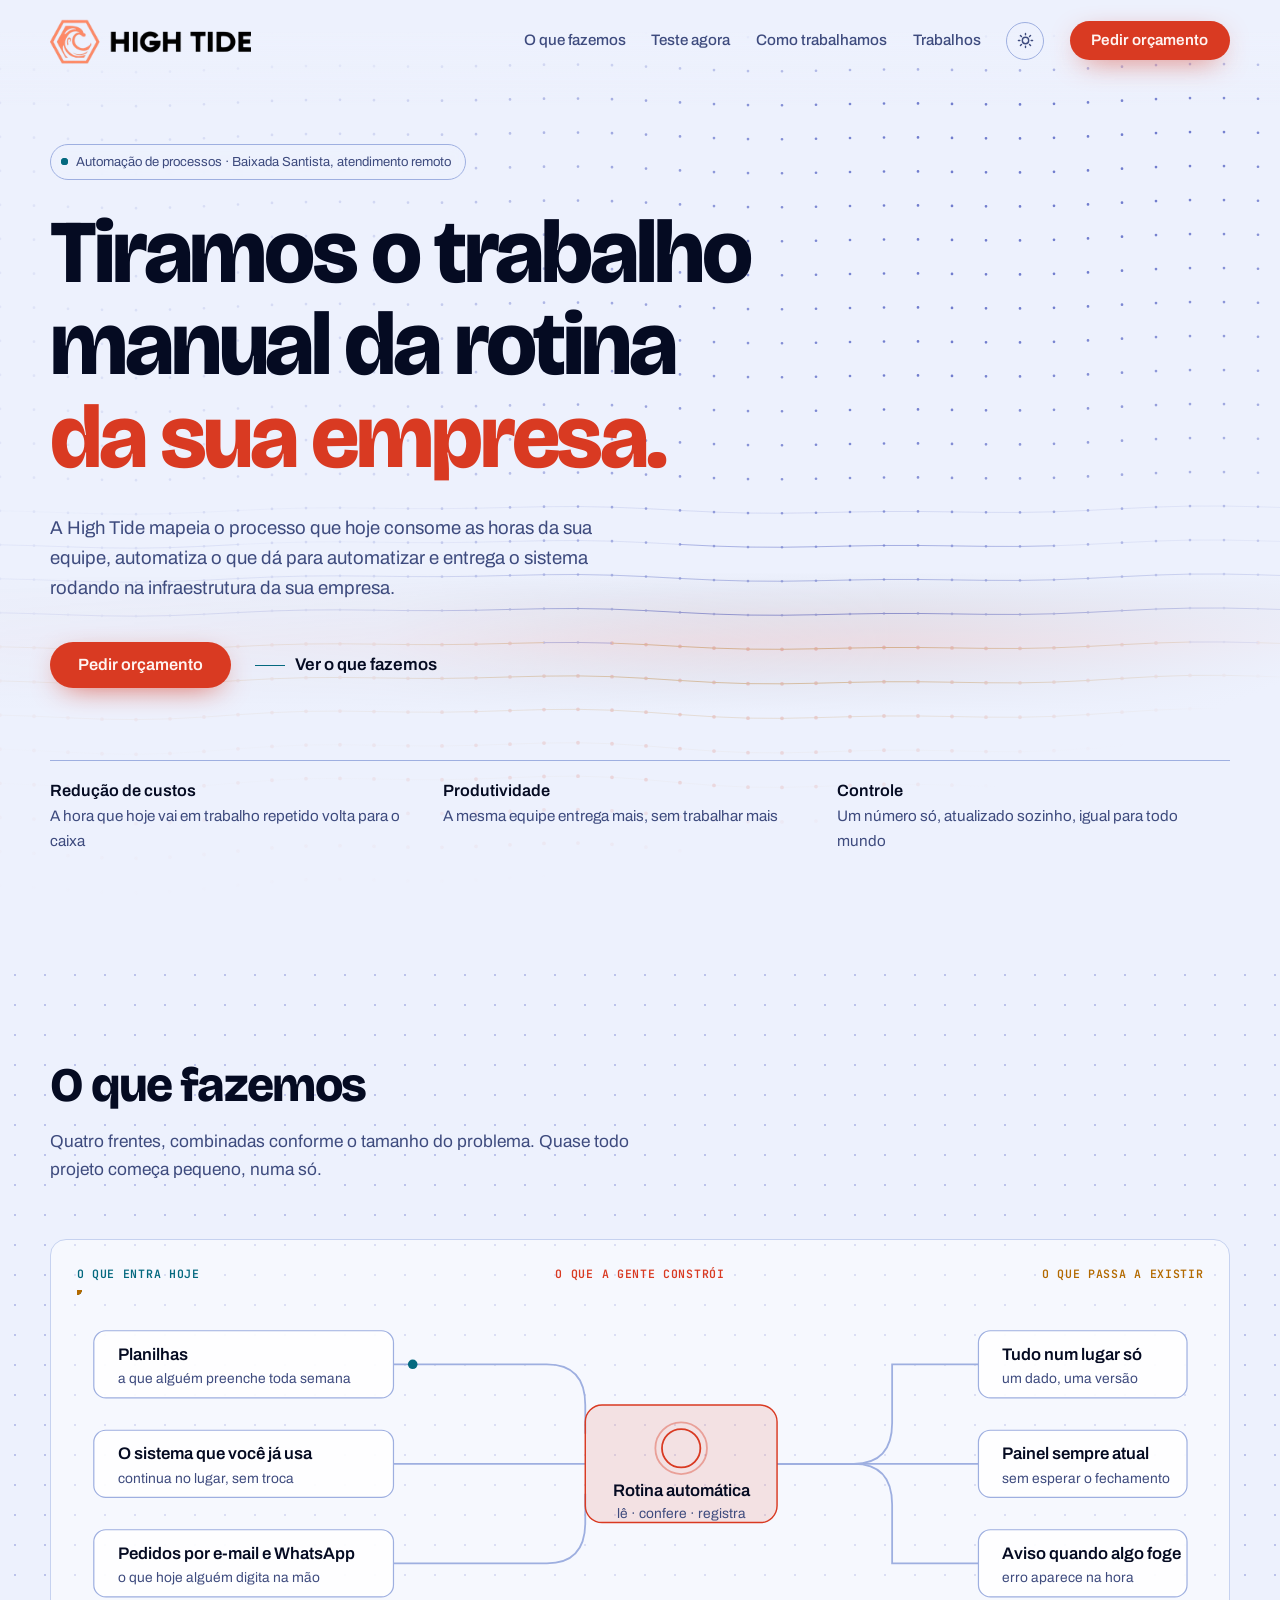
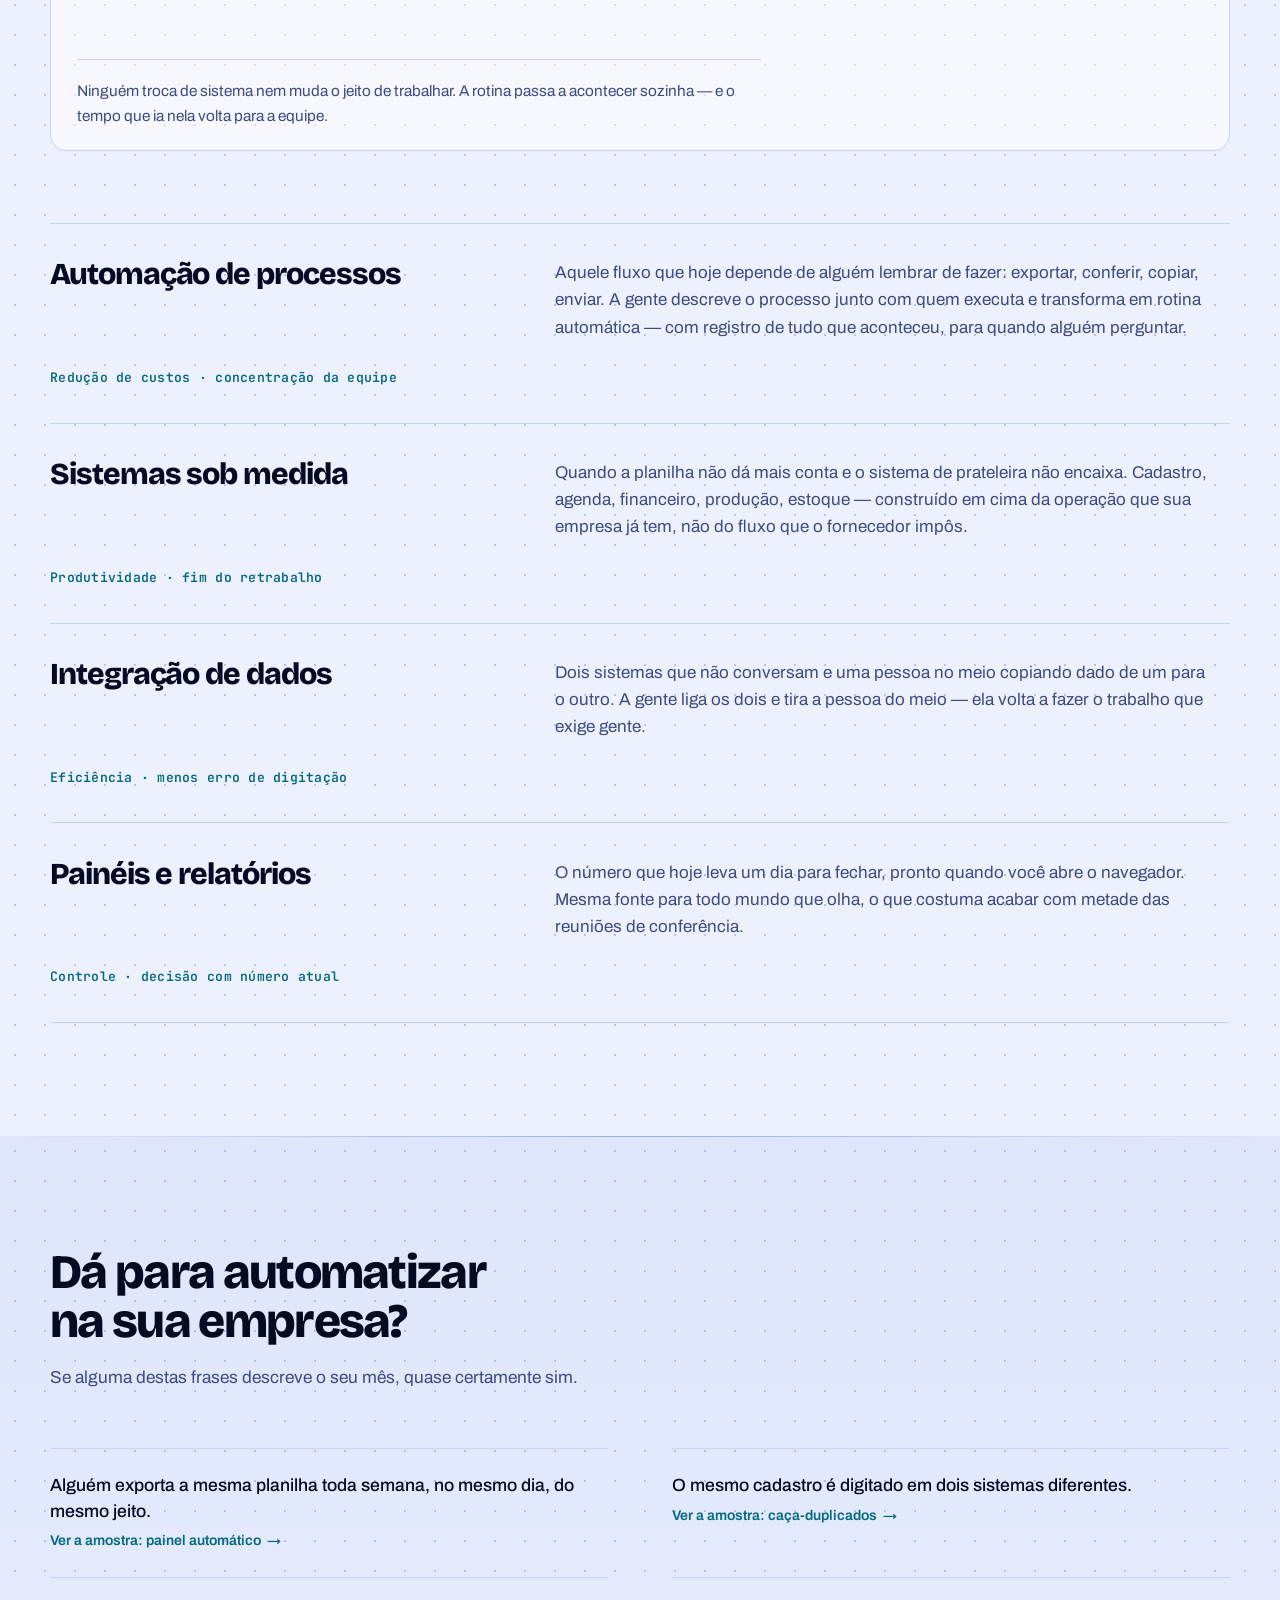
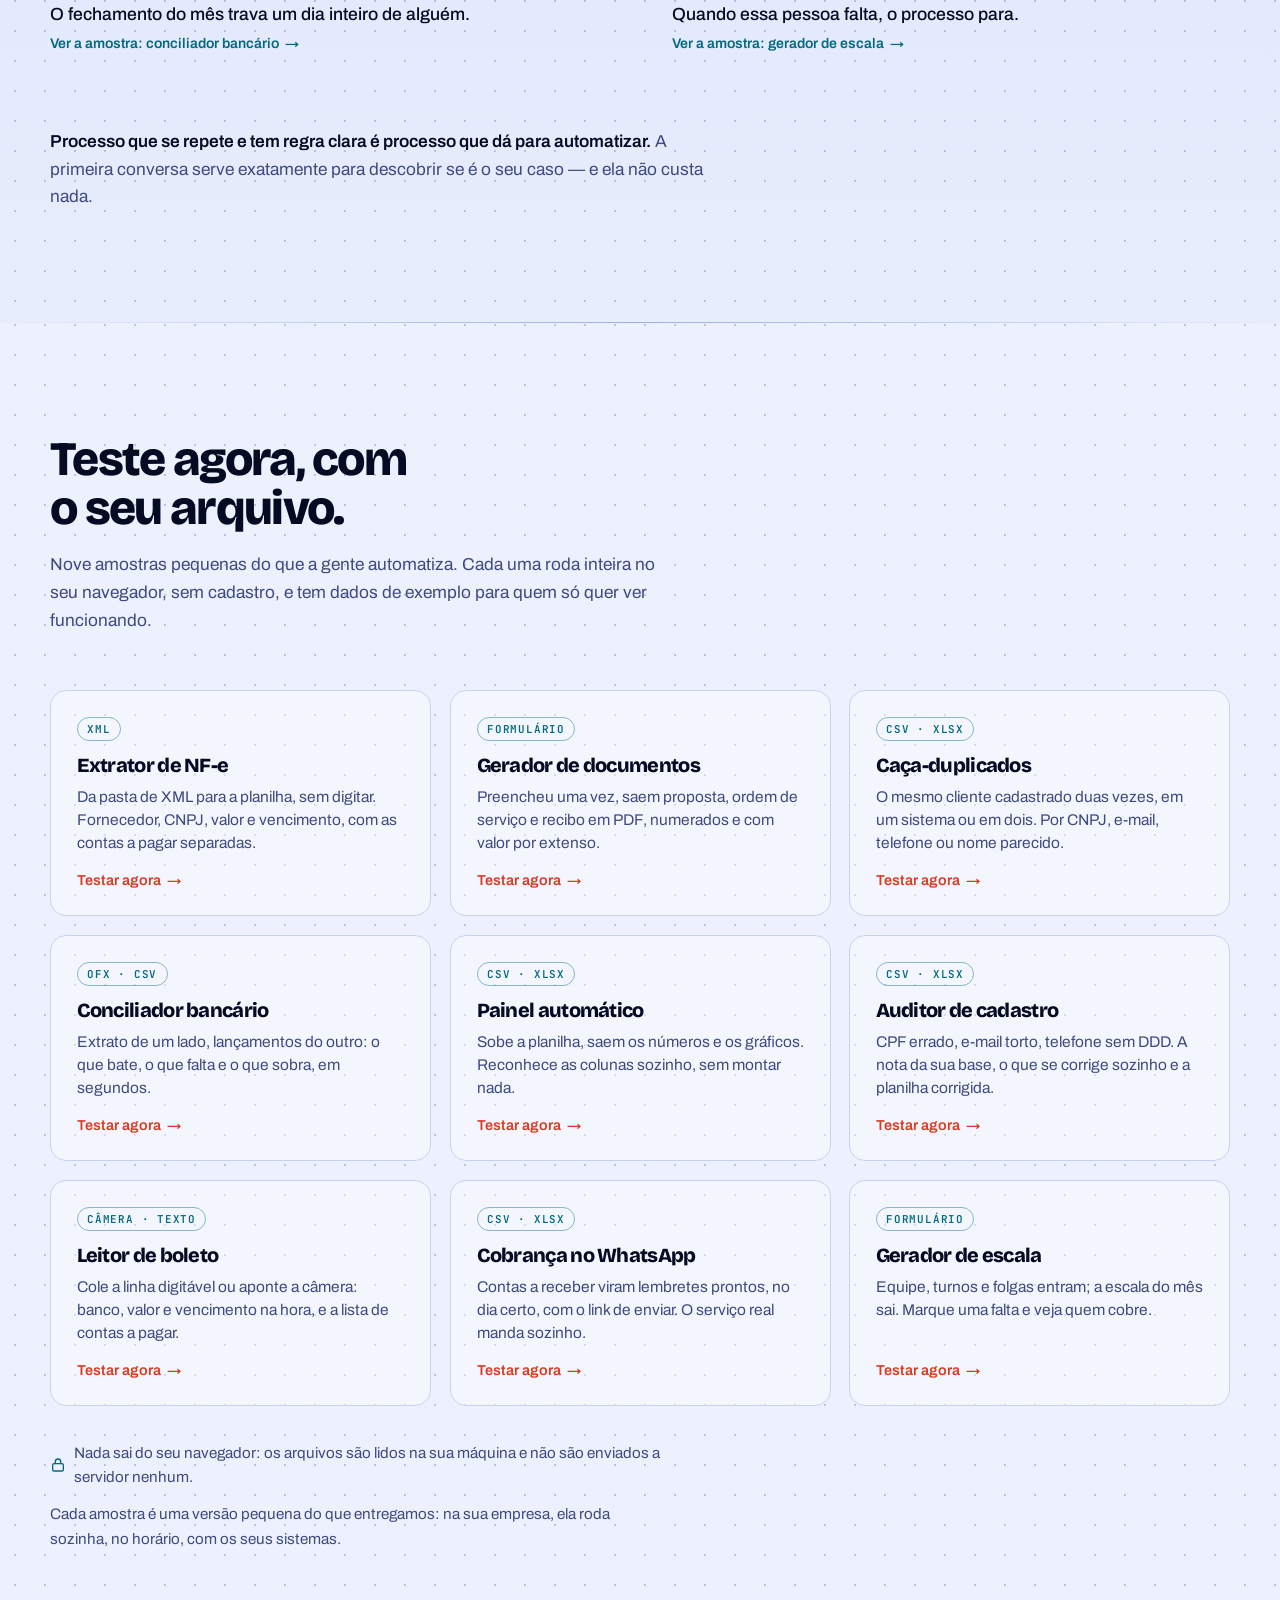
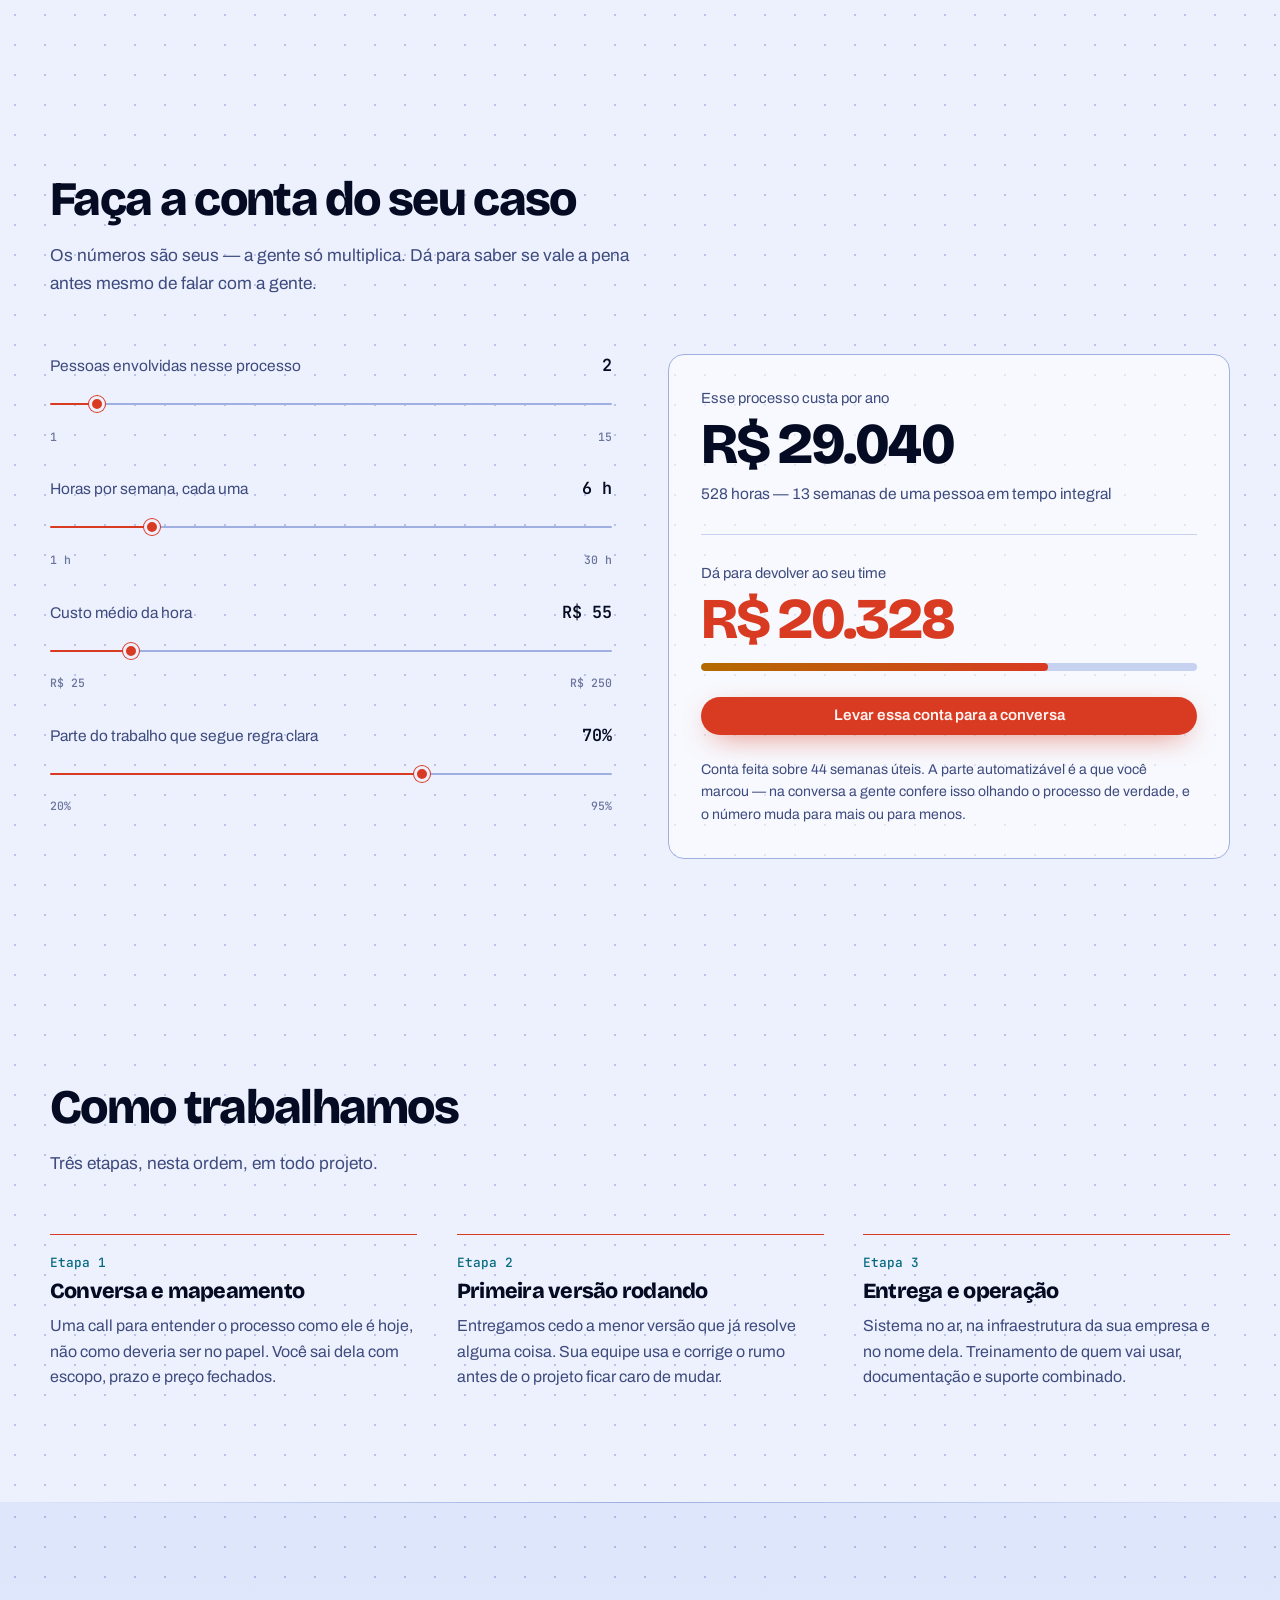
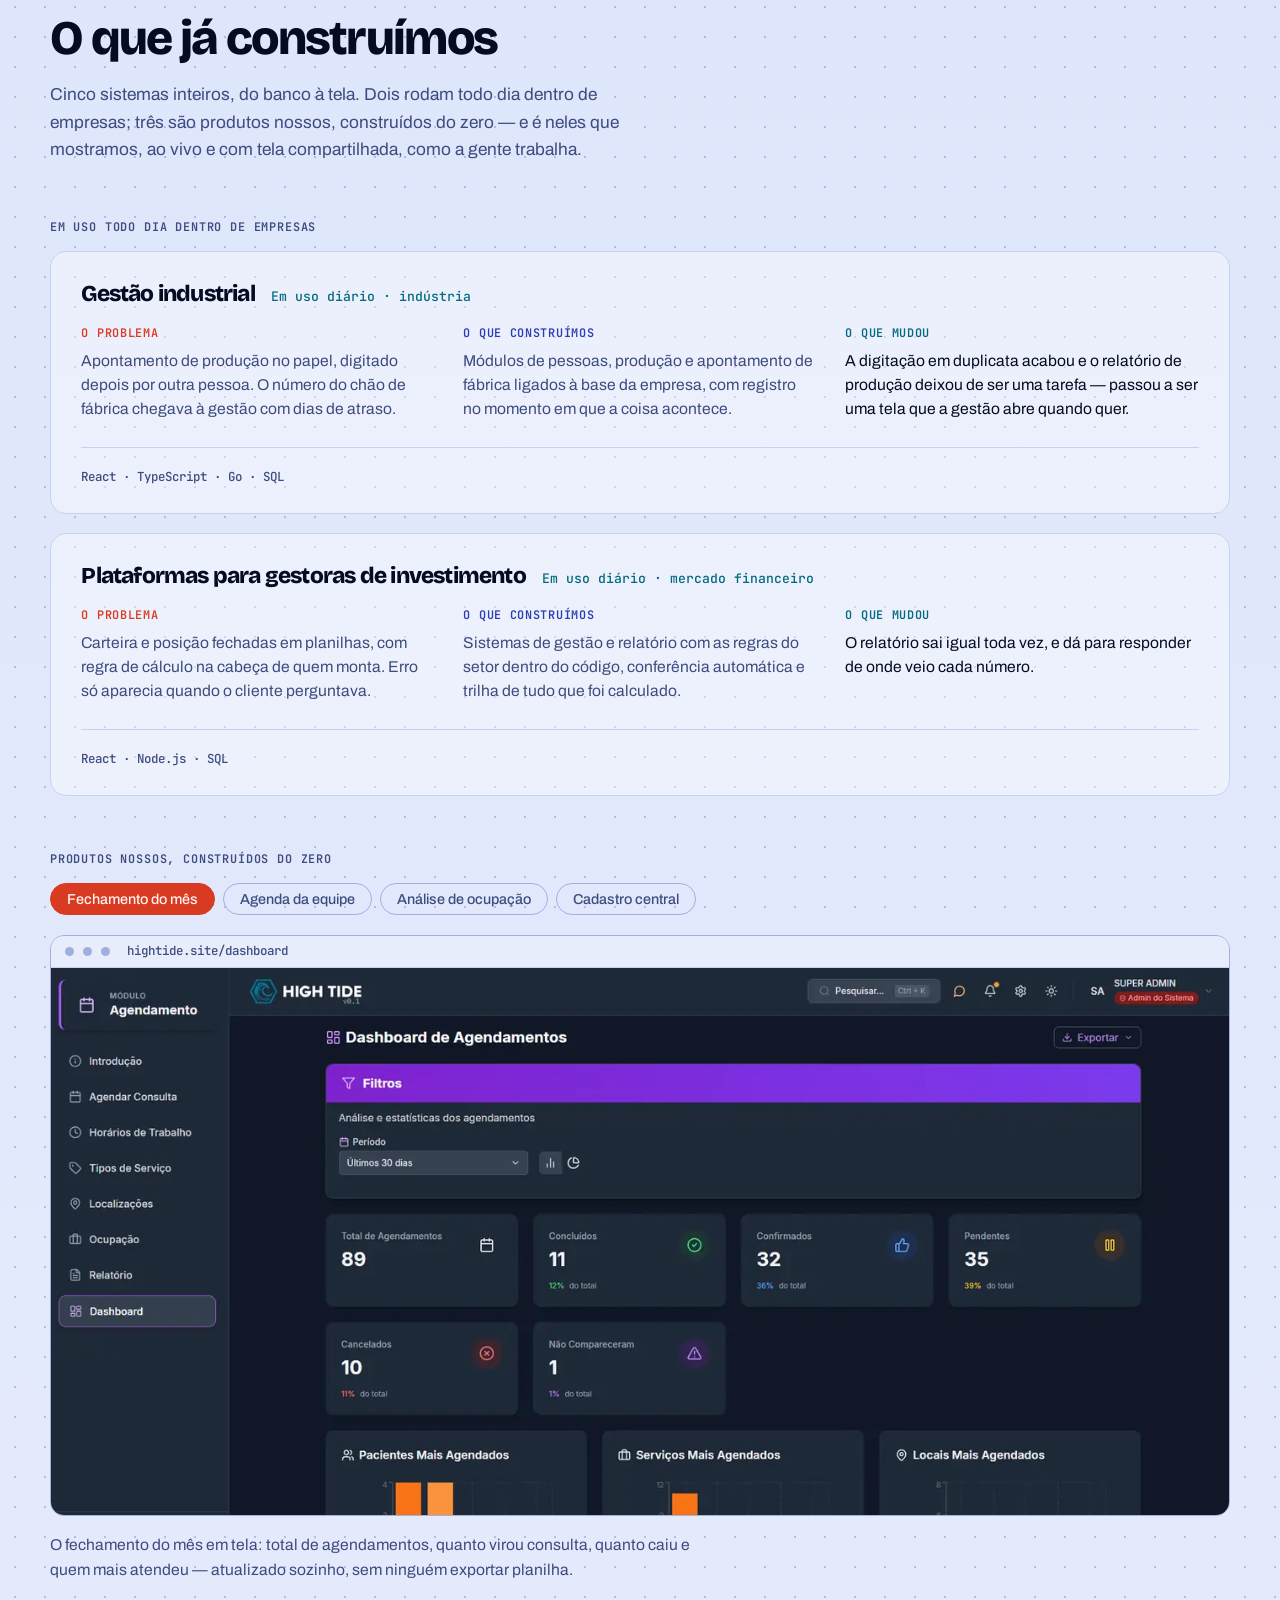
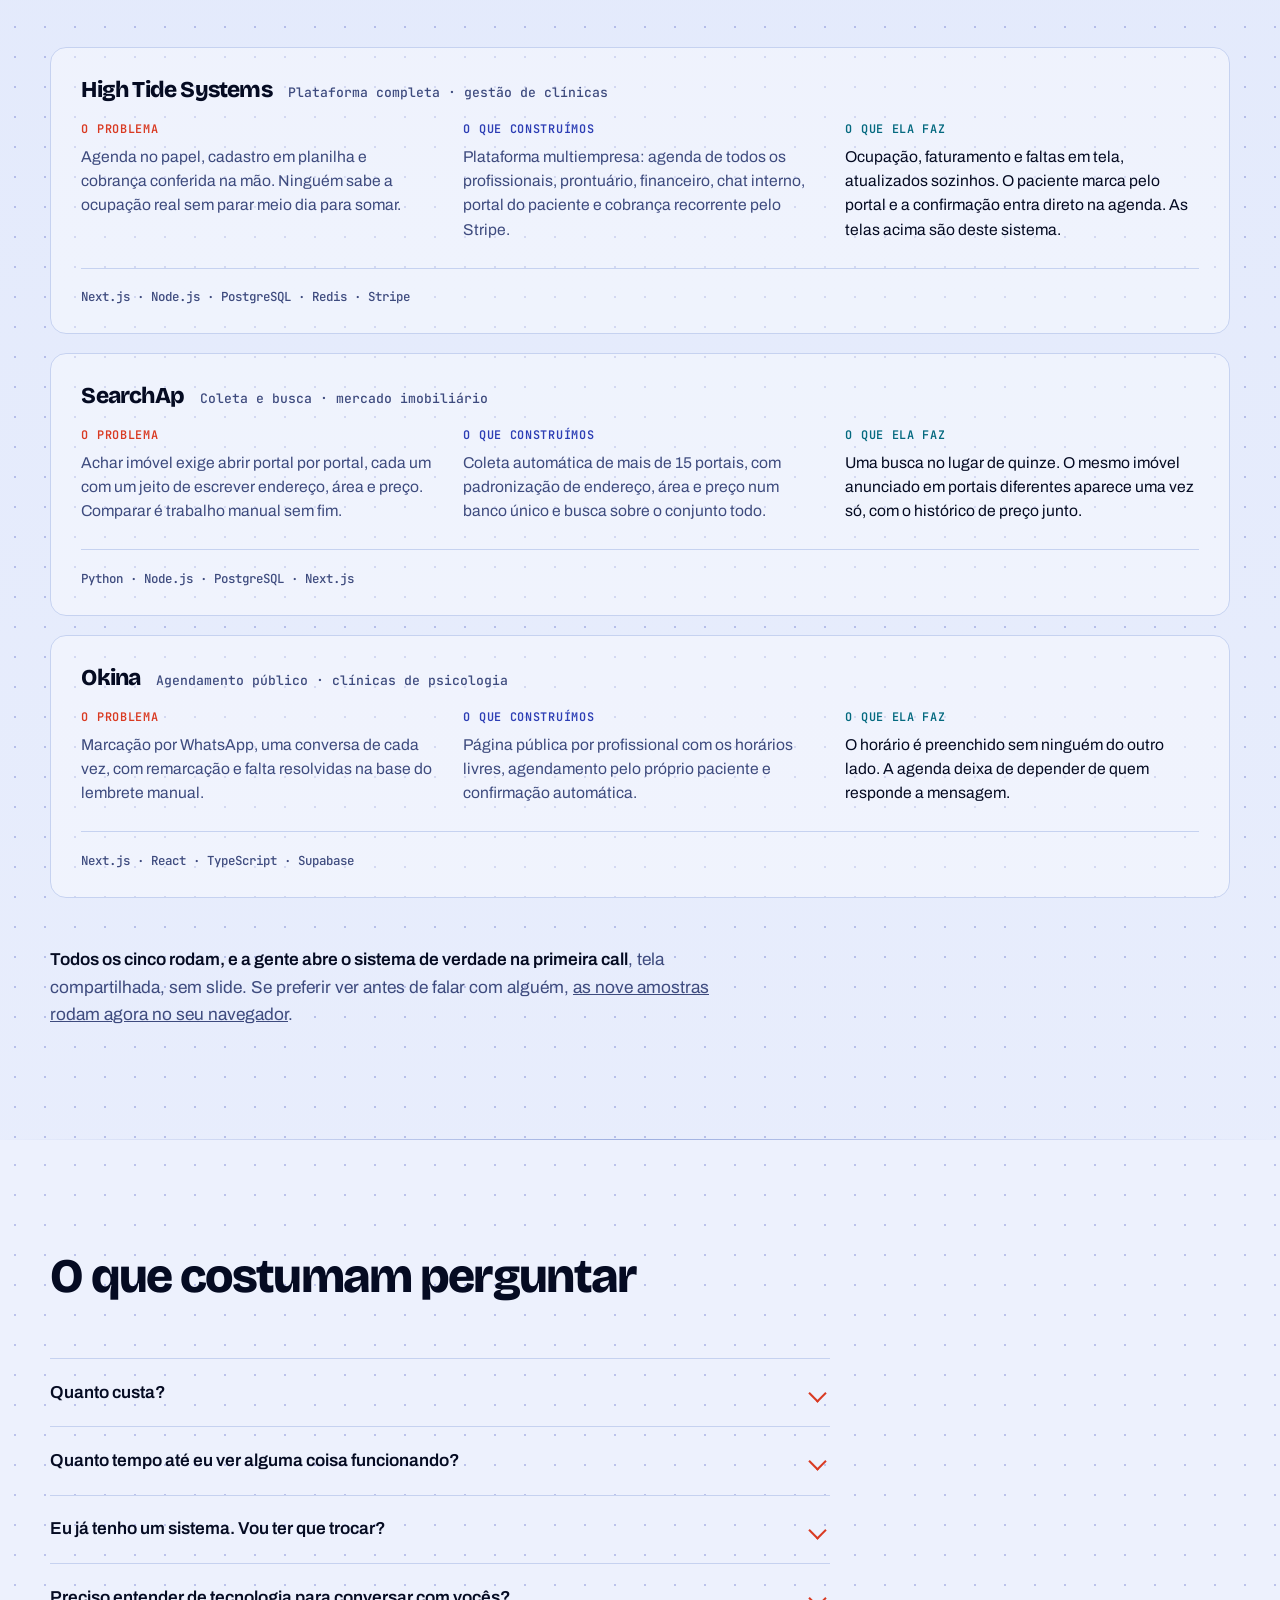
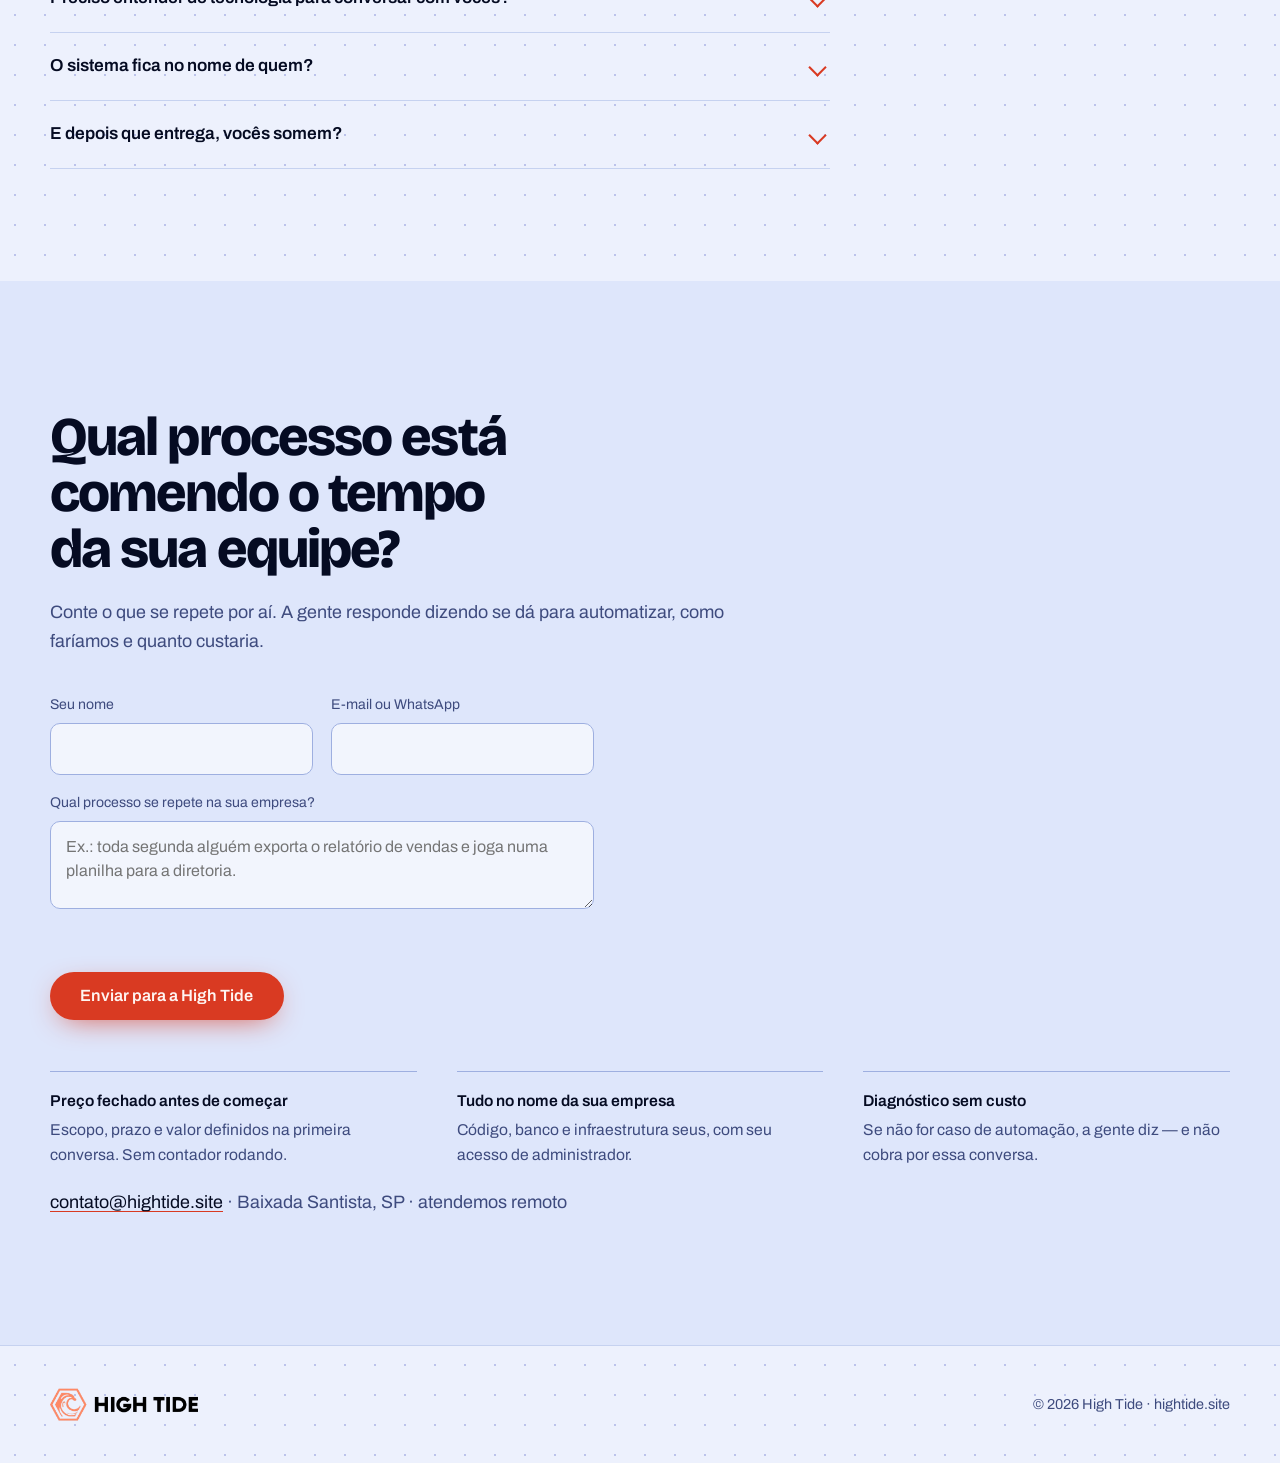
==== commit 1d3deb85: "Trabalhos: sistemas em uso primeiro, produtos como capacidade Os dois sistemas em uso diário abrem a" ====
--- a/index.html
+++ b/index.html
@@ -303,6 +303,9 @@
   .caso header { display: flex; flex-wrap: wrap; align-items: baseline; gap: .4rem 1rem; margin-bottom: 1.4rem; }
   .caso h3 { font-size: 1.42rem; }
   .setor { font: 500 .82rem/1 "JetBrains Mono", monospace; color: var(--tinta-mid); }
+  .setor.vivo { color: var(--ciano); }
+  .grupo-rotulo { margin: 0 0 1rem; font: 600 .74rem/1.3 "JetBrains Mono", monospace; letter-spacing: .07em; text-transform: uppercase; color: var(--tinta-mid); }
+  .casos + .grupo-rotulo { margin-top: 3.5rem; }
   .caso dl { display: grid; grid-template-columns: repeat(3, minmax(0, 1fr)); gap: 1.8rem; margin: 0; }
   .caso dt { font: 600 .74rem/1 "JetBrains Mono", monospace; letter-spacing: .06em; text-transform: uppercase; color: var(--coral); margin-bottom: .55rem; }
   .caso dl > div:nth-child(2) dt { color: var(--azul); }
@@ -792,82 +795,28 @@
     <div class="env">
       <div class="cabeca surge">
         <h2>O que já construímos</h2>
-        <p>As telas abaixo são do High Tide Systems, plataforma de gestão de clínicas que construímos por inteiro. É o tipo de sistema que entregamos — o seu teria a cara da sua operação.</p>
-      </div>
-
-      <div class="vitrine surge">
-        <div class="abas" role="tablist" aria-label="Telas do sistema">
-          <button role="tab" aria-selected="true" data-tela="painel">Fechamento do mês</button>
-          <button role="tab" aria-selected="false" data-tela="agenda">Agenda da equipe</button>
-          <button role="tab" aria-selected="false" data-tela="relatorio">Análise de ocupação</button>
-          <button role="tab" aria-selected="false" data-tela="cadastro">Cadastro central</button>
-        </div>
-
-        <div class="janela">
-          <div class="topo"><i></i><i></i><i></i><span id="v-url">hightide.site/dashboard</span></div>
-          <img id="tela" src="telas/painel.webp" width="1400" height="650"
-               alt="Painel de agendamentos com total do mês, status por categoria e ranking de serviços">
-        </div>
-        <p class="legenda" id="v-legenda">O fechamento do mês em tela: total de agendamentos, quanto virou consulta, quanto caiu e quem mais atendeu. Antes disso, esses números saíam de exportação manual.</p>
-      </div>
-
+        <p>Cinco sistemas inteiros, do banco à tela. Dois rodam todo dia dentro de empresas; três são produtos nossos, construídos do zero — e é neles que mostramos, ao vivo e com tela compartilhada, como a gente trabalha.</p>
+      </div>
+
+      <p class="grupo-rotulo surge">Em uso todo dia dentro de empresas</p>
       <div class="casos">
         <article class="caso surge" style="--i:0">
           <header>
-            <h3>High Tide Systems</h3>
-            <span class="setor">Produto próprio · plataforma completa</span>
-          </header>
-          <dl>
-            <div><dt>O problema</dt><dd>Agenda no papel, cadastro em planilha e cobrança conferida na mão. Ninguém sabia a ocupação real sem parar meio dia para somar.</dd></div>
-            <div><dt>O que construímos</dt><dd>Plataforma multiempresa: agenda de todos os profissionais, prontuário, financeiro, chat interno, portal do paciente e cobrança recorrente pelo Stripe.</dd></div>
-            <div><dt>O que ela resolve</dt><dd>Ocupação, faturamento e faltas viram tela, atualizada sozinha. O paciente marca pelo portal e a confirmação entra direto na agenda. As telas acima são deste sistema.</dd></div>
-          </dl>
-          <div class="pilha">Next.js · Node.js · PostgreSQL · Redis · Stripe</div>
-        </article>
-
-        <article class="caso surge" style="--i:1">
-          <header>
-            <h3>SearchAp</h3>
-            <span class="setor">Produto próprio · mercado imobiliário</span>
-          </header>
-          <dl>
-            <div><dt>O problema</dt><dd>Achar imóvel exigia abrir portal por portal, cada um com um jeito de escrever endereço, área e preço. Comparar era trabalho manual sem fim.</dd></div>
-            <div><dt>O que construímos</dt><dd>Coleta automática de mais de 15 portais, com padronização de endereço, área e preço num banco único e busca sobre o conjunto todo.</dd></div>
-            <div><dt>O que ela resolve</dt><dd>Uma busca no lugar de quinze. O mesmo imóvel anunciado em portais diferentes aparece uma vez só, com o histórico de preço junto.</dd></div>
-          </dl>
-          <div class="pilha">Python · Node.js · PostgreSQL · Next.js</div>
-        </article>
-
-        <article class="caso surge" style="--i:2">
-          <header>
-            <h3>Okina</h3>
-            <span class="setor">Produto próprio · clínicas de psicologia</span>
-          </header>
-          <dl>
-            <div><dt>O problema</dt><dd>Marcação por WhatsApp, uma conversa de cada vez, com remarcação e falta resolvidas na base do lembrete manual.</dd></div>
-            <div><dt>O que construímos</dt><dd>Página pública por profissional com os horários livres, agendamento pelo próprio paciente e confirmação automática.</dd></div>
-            <div><dt>O que ela resolve</dt><dd>O horário é preenchido sem ninguém do outro lado. A agenda deixa de depender de quem responde a mensagem.</dd></div>
-          </dl>
-          <div class="pilha">Next.js · React · TypeScript · Supabase</div>
-        </article>
-
-        <article class="caso surge" style="--i:3">
-          <header>
             <h3>Gestão industrial</h3>
-            <span class="setor">Entregue a empresa · uso diário</span>
+            <span class="setor vivo">Em uso diário · indústria</span>
           </header>
           <dl>
             <div><dt>O problema</dt><dd>Apontamento de produção no papel, digitado depois por outra pessoa. O número do chão de fábrica chegava à gestão com dias de atraso.</dd></div>
             <div><dt>O que construímos</dt><dd>Módulos de pessoas, produção e apontamento de fábrica ligados à base da empresa, com registro no momento em que a coisa acontece.</dd></div>
-            <div><dt>O que mudou</dt><dd>A digitação em duplicata acabou e o relatório de produção deixou de ser uma tarefa — passou a ser uma tela.</dd></div>
+            <div><dt>O que mudou</dt><dd>A digitação em duplicata acabou e o relatório de produção deixou de ser uma tarefa — passou a ser uma tela que a gestão abre quando quer.</dd></div>
           </dl>
           <div class="pilha">React · TypeScript · Go · SQL</div>
         </article>
 
-        <article class="caso surge" style="--i:4">
+        <article class="caso surge" style="--i:1">
           <header>
             <h3>Plataformas para gestoras de investimento</h3>
-            <span class="setor">Entregue a empresa · mercado financeiro</span>
+            <span class="setor vivo">Em uso diário · mercado financeiro</span>
           </header>
           <dl>
             <div><dt>O problema</dt><dd>Carteira e posição fechadas em planilhas, com regra de cálculo na cabeça de quem monta. Erro só aparecia quando o cliente perguntava.</dd></div>
@@ -878,7 +827,64 @@
         </article>
       </div>
 
-      <p class="fecho surge">Os dois últimos foram entregues a empresas e são usados todo dia; os três primeiros são produtos nossos, construídos por inteiro. <strong>Todos rodam — e a gente mostra numa call</strong>, tela compartilhada, o sistema de verdade, sem apresentação de slide.</p>
+      <p class="grupo-rotulo surge">Produtos nossos, construídos do zero</p>
+      <div class="vitrine surge">
+        <div class="abas" role="tablist" aria-label="Telas do sistema">
+          <button role="tab" aria-selected="true" data-tela="painel">Fechamento do mês</button>
+          <button role="tab" aria-selected="false" data-tela="agenda">Agenda da equipe</button>
+          <button role="tab" aria-selected="false" data-tela="relatorio">Análise de ocupação</button>
+          <button role="tab" aria-selected="false" data-tela="cadastro">Cadastro central</button>
+        </div>
+
+        <div class="janela">
+          <div class="topo"><i></i><i></i><i></i><span id="v-url">hightide.site/dashboard</span></div>
+          <img id="tela" src="telas/painel.webp" width="1400" height="650"
+               alt="Painel de agendamentos com total do mês, status por categoria e ranking de serviços">
+        </div>
+        <p class="legenda" id="v-legenda">O fechamento do mês em tela: total de agendamentos, quanto virou consulta, quanto caiu e quem mais atendeu — atualizado sozinho, sem ninguém exportar planilha.</p>
+      </div>
+      <div class="casos">
+        <article class="caso surge" style="--i:0">
+          <header>
+            <h3>High Tide Systems</h3>
+            <span class="setor">Plataforma completa · gestão de clínicas</span>
+          </header>
+          <dl>
+            <div><dt>O problema</dt><dd>Agenda no papel, cadastro em planilha e cobrança conferida na mão. Ninguém sabe a ocupação real sem parar meio dia para somar.</dd></div>
+            <div><dt>O que construímos</dt><dd>Plataforma multiempresa: agenda de todos os profissionais, prontuário, financeiro, chat interno, portal do paciente e cobrança recorrente pelo Stripe.</dd></div>
+            <div><dt>O que ela faz</dt><dd>Ocupação, faturamento e faltas em tela, atualizados sozinhos. O paciente marca pelo portal e a confirmação entra direto na agenda. As telas acima são deste sistema.</dd></div>
+          </dl>
+          <div class="pilha">Next.js · Node.js · PostgreSQL · Redis · Stripe</div>
+        </article>
+
+        <article class="caso surge" style="--i:1">
+          <header>
+            <h3>SearchAp</h3>
+            <span class="setor">Coleta e busca · mercado imobiliário</span>
+          </header>
+          <dl>
+            <div><dt>O problema</dt><dd>Achar imóvel exige abrir portal por portal, cada um com um jeito de escrever endereço, área e preço. Comparar é trabalho manual sem fim.</dd></div>
+            <div><dt>O que construímos</dt><dd>Coleta automática de mais de 15 portais, com padronização de endereço, área e preço num banco único e busca sobre o conjunto todo.</dd></div>
+            <div><dt>O que ela faz</dt><dd>Uma busca no lugar de quinze. O mesmo imóvel anunciado em portais diferentes aparece uma vez só, com o histórico de preço junto.</dd></div>
+          </dl>
+          <div class="pilha">Python · Node.js · PostgreSQL · Next.js</div>
+        </article>
+
+        <article class="caso surge" style="--i:2">
+          <header>
+            <h3>Okina</h3>
+            <span class="setor">Agendamento público · clínicas de psicologia</span>
+          </header>
+          <dl>
+            <div><dt>O problema</dt><dd>Marcação por WhatsApp, uma conversa de cada vez, com remarcação e falta resolvidas na base do lembrete manual.</dd></div>
+            <div><dt>O que construímos</dt><dd>Página pública por profissional com os horários livres, agendamento pelo próprio paciente e confirmação automática.</dd></div>
+            <div><dt>O que ela faz</dt><dd>O horário é preenchido sem ninguém do outro lado. A agenda deixa de depender de quem responde a mensagem.</dd></div>
+          </dl>
+          <div class="pilha">Next.js · React · TypeScript · Supabase</div>
+        </article>
+      </div>
+
+      <p class="fecho surge"><strong>Todos os cinco rodam, e a gente abre o sistema de verdade na primeira call</strong>, tela compartilhada, sem slide. Se preferir ver antes de falar com alguém, <a href="#amostras">as nove amostras rodam agora no seu navegador</a>.</p>
     </div>
   </section>
 
@@ -1154,7 +1160,7 @@
       painel: {
         arquivo: 'telas/painel.webp', endereco: 'hightide.site/dashboard',
         alt: 'Painel com total de agendamentos do mês, status por categoria e ranking de serviços',
-        legenda: 'O fechamento do mês em tela: quantos agendamentos entraram, quantos viraram consulta, quantos caíram e quem mais atendeu. Antes disso, esses números saíam de exportação manual toda vez que alguém perguntava.'
+        legenda: 'O fechamento do mês em tela: quantos agendamentos entraram, quantos viraram consulta, quantos caíram e quem mais atendeu — atualizado sozinho, sem ninguém exportar planilha.'
       },
       agenda: {
         arquivo: 'telas/agenda.webp', endereco: 'hightide.site/agendamentos',
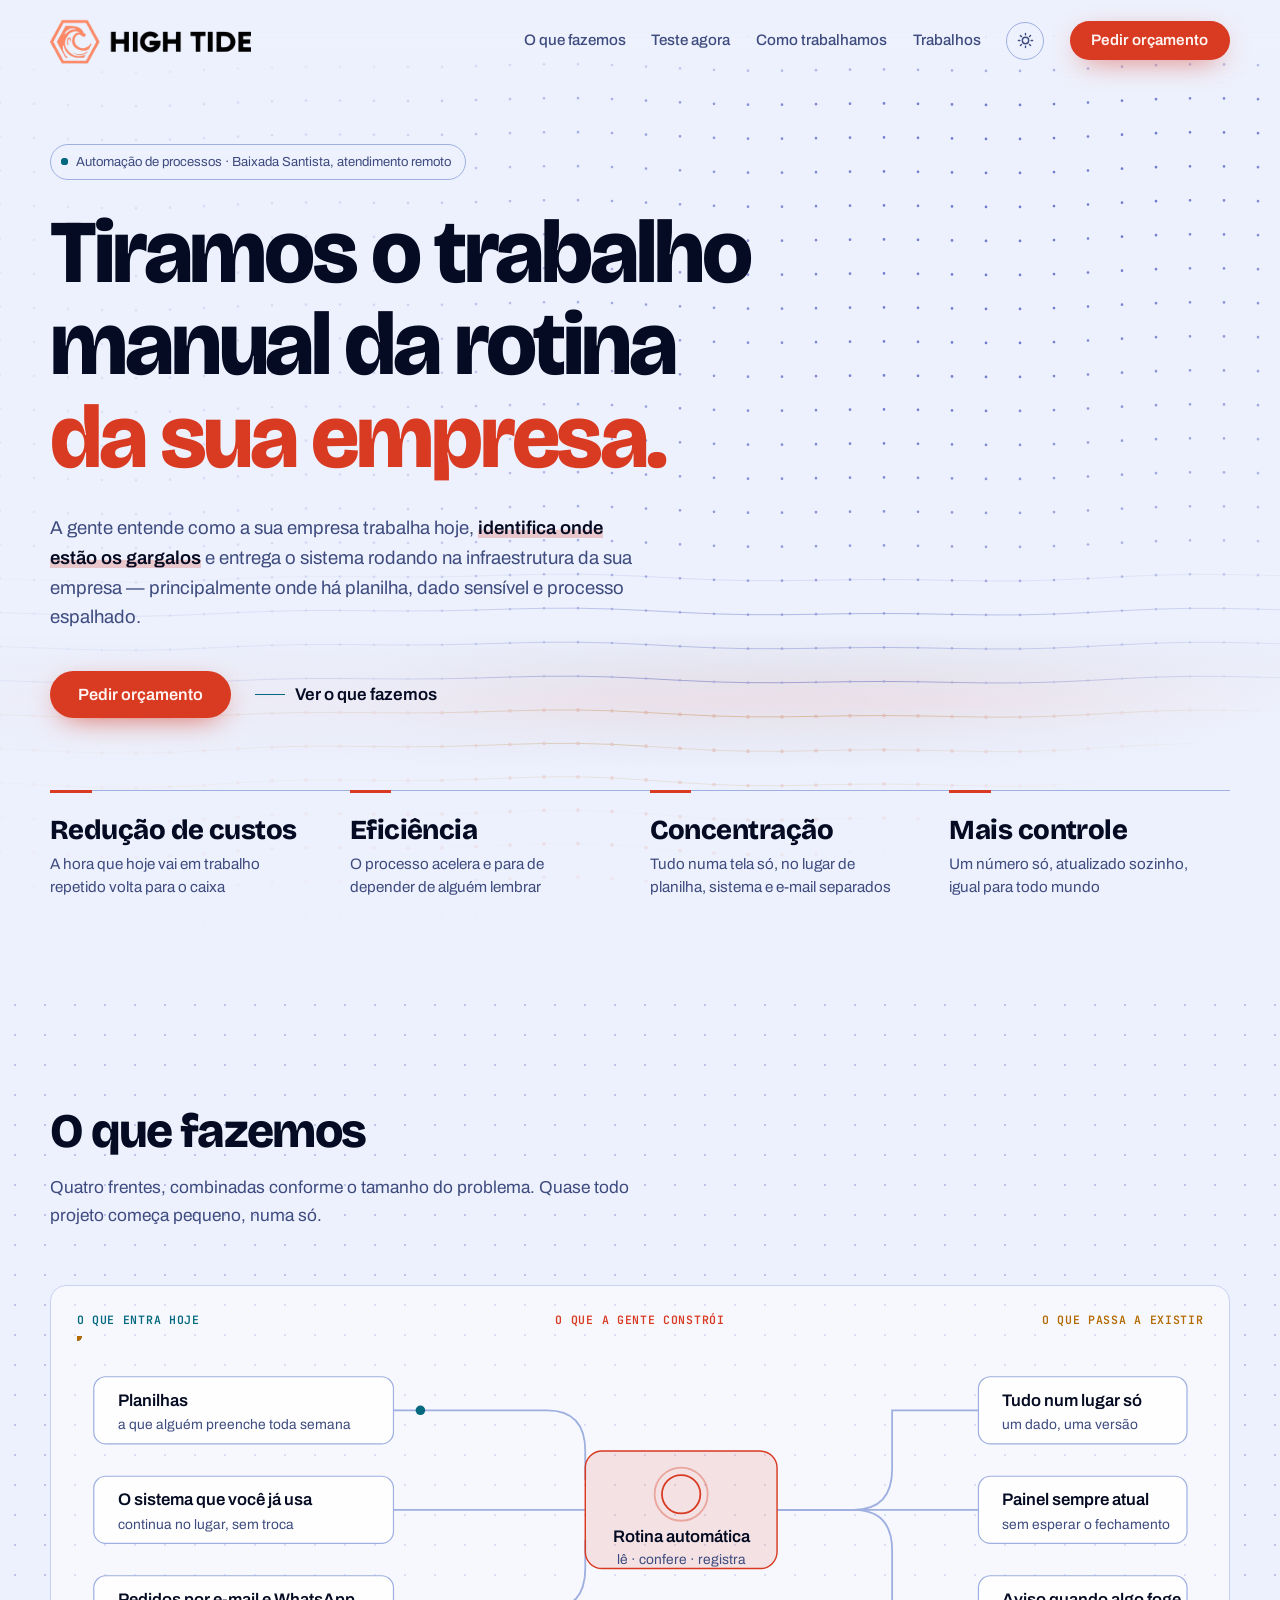
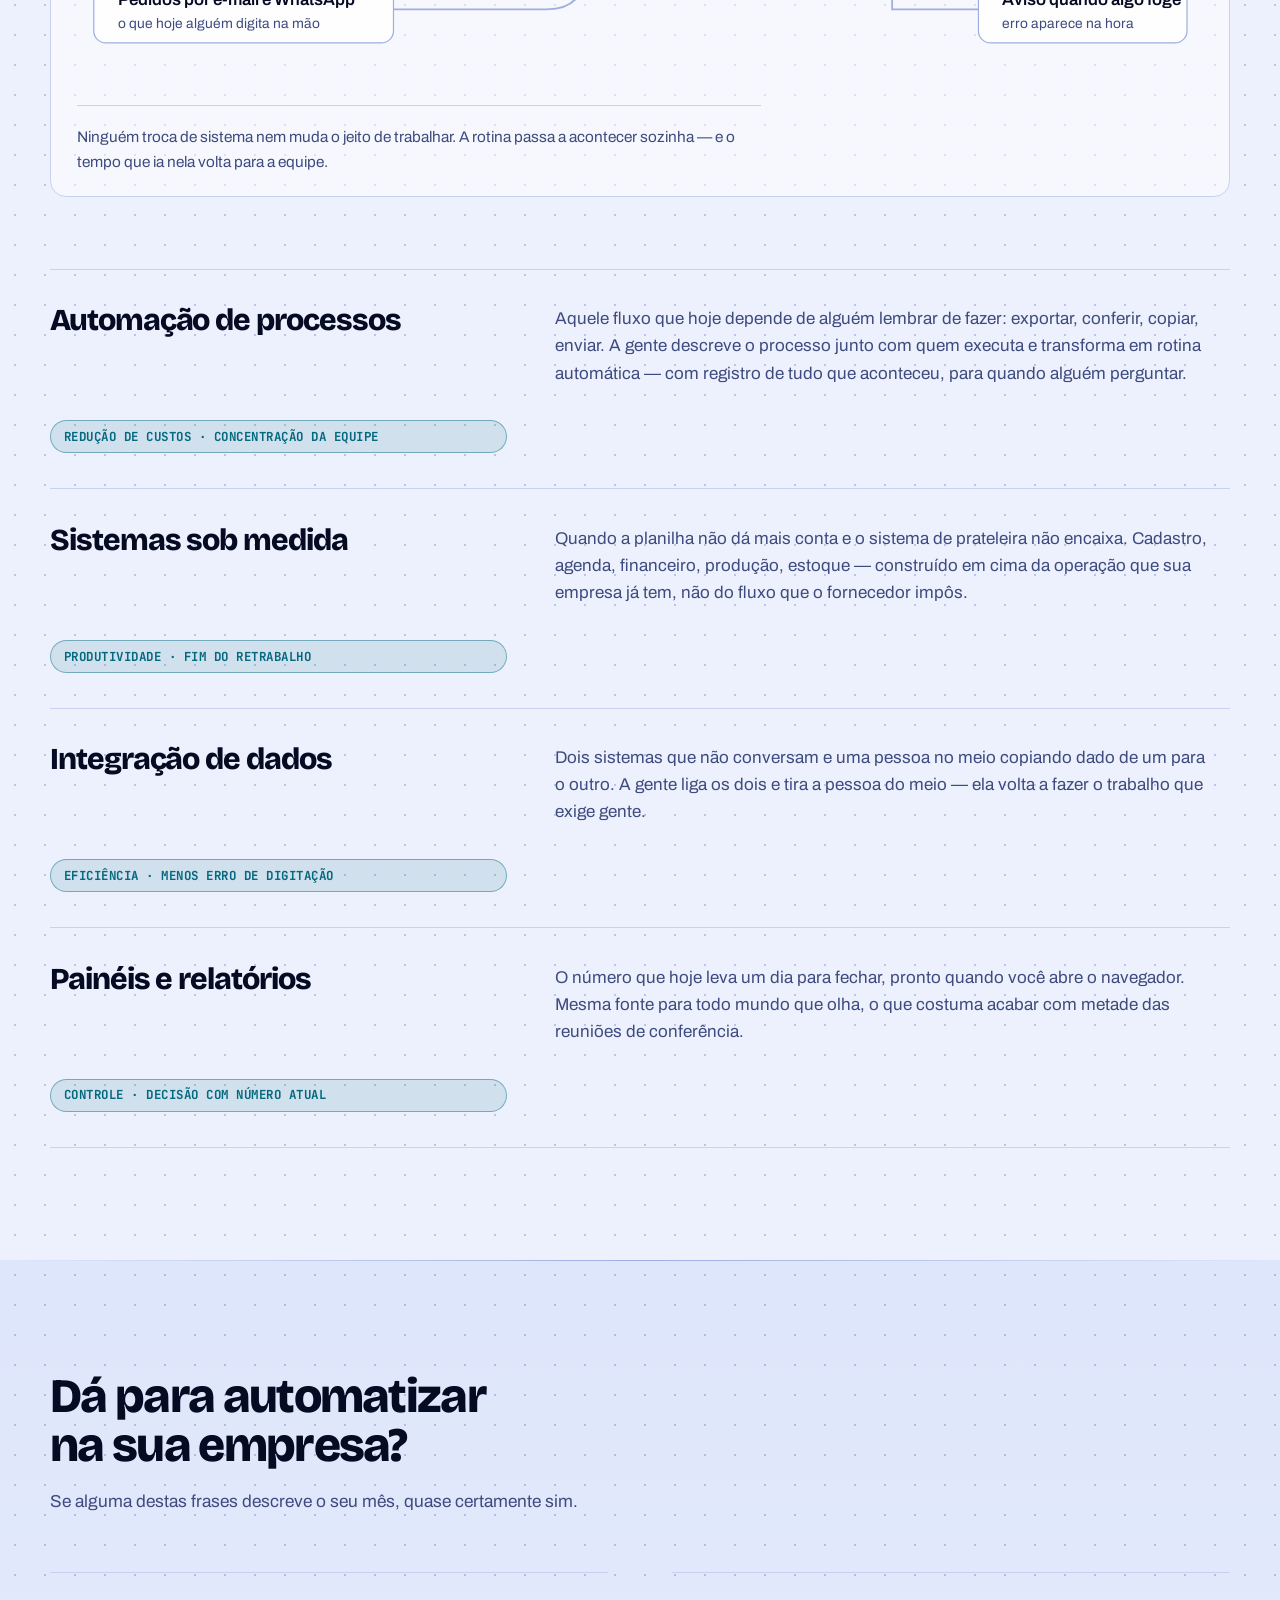
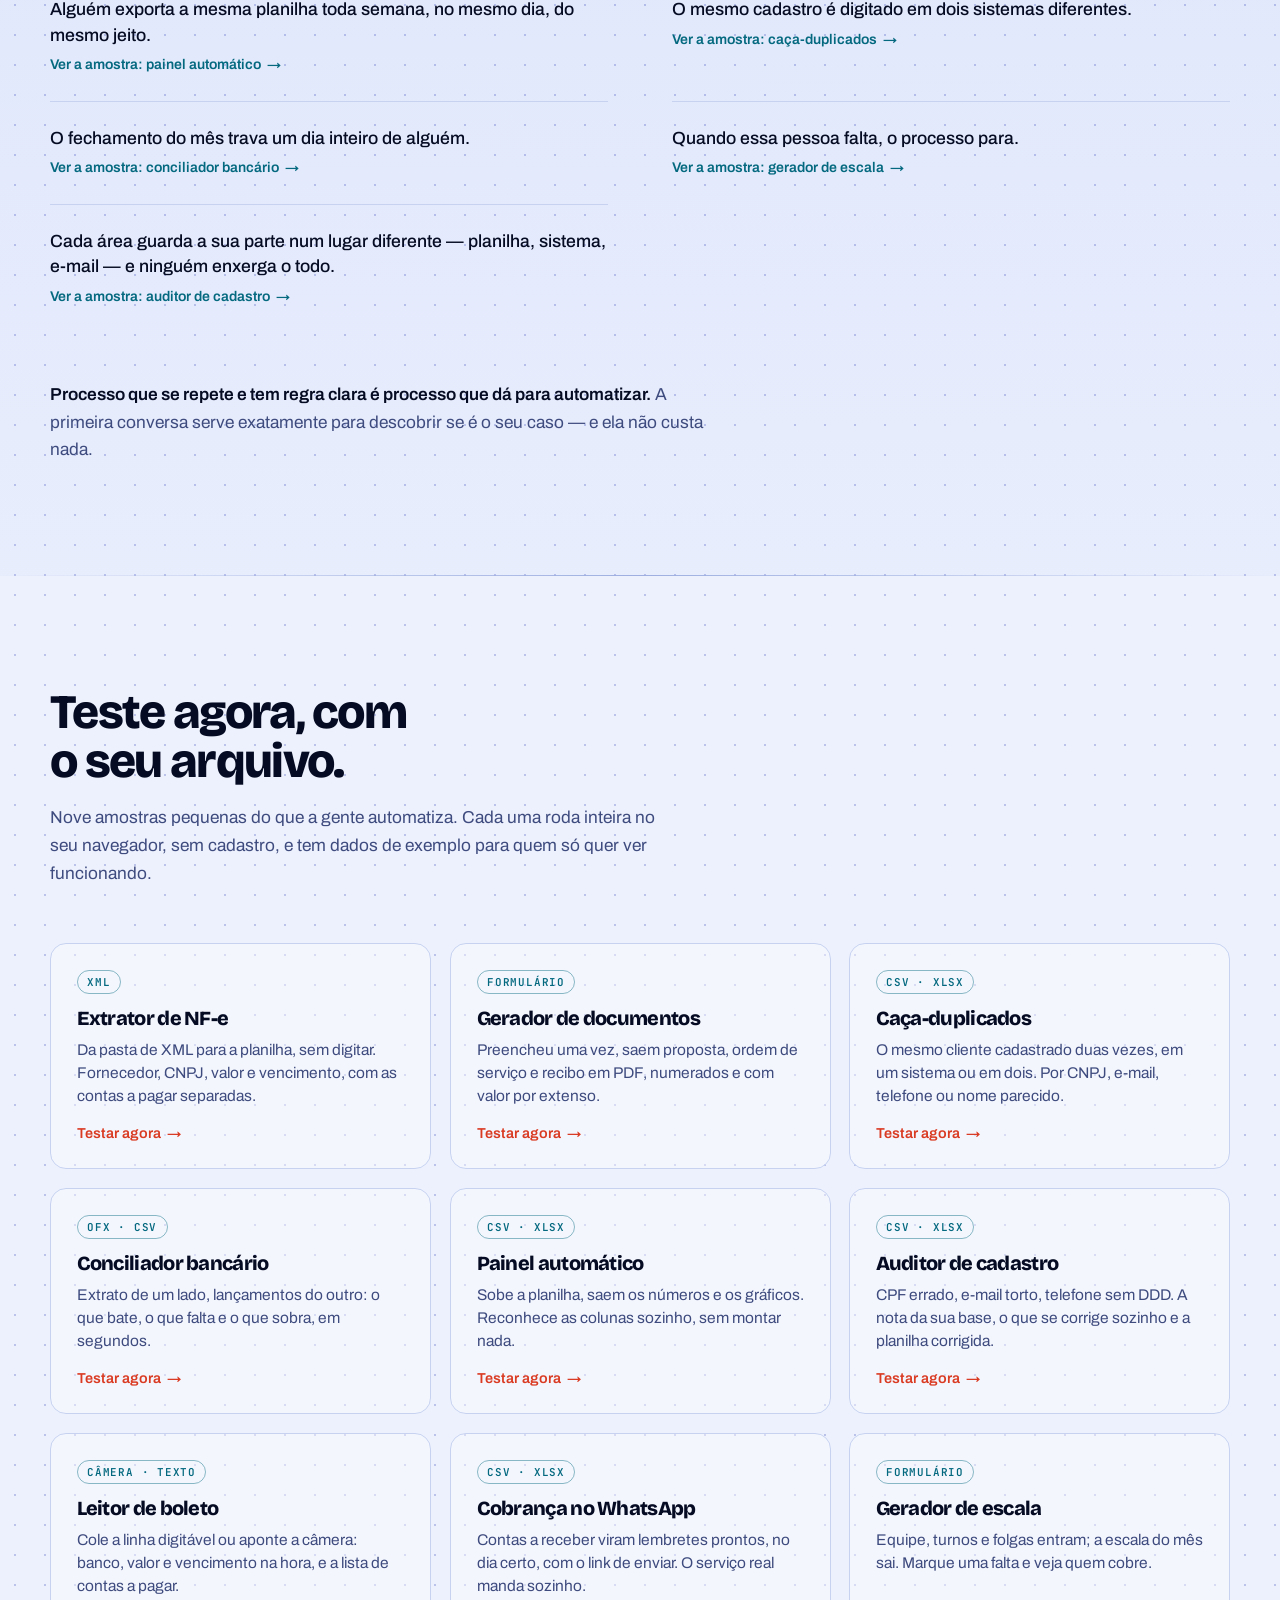
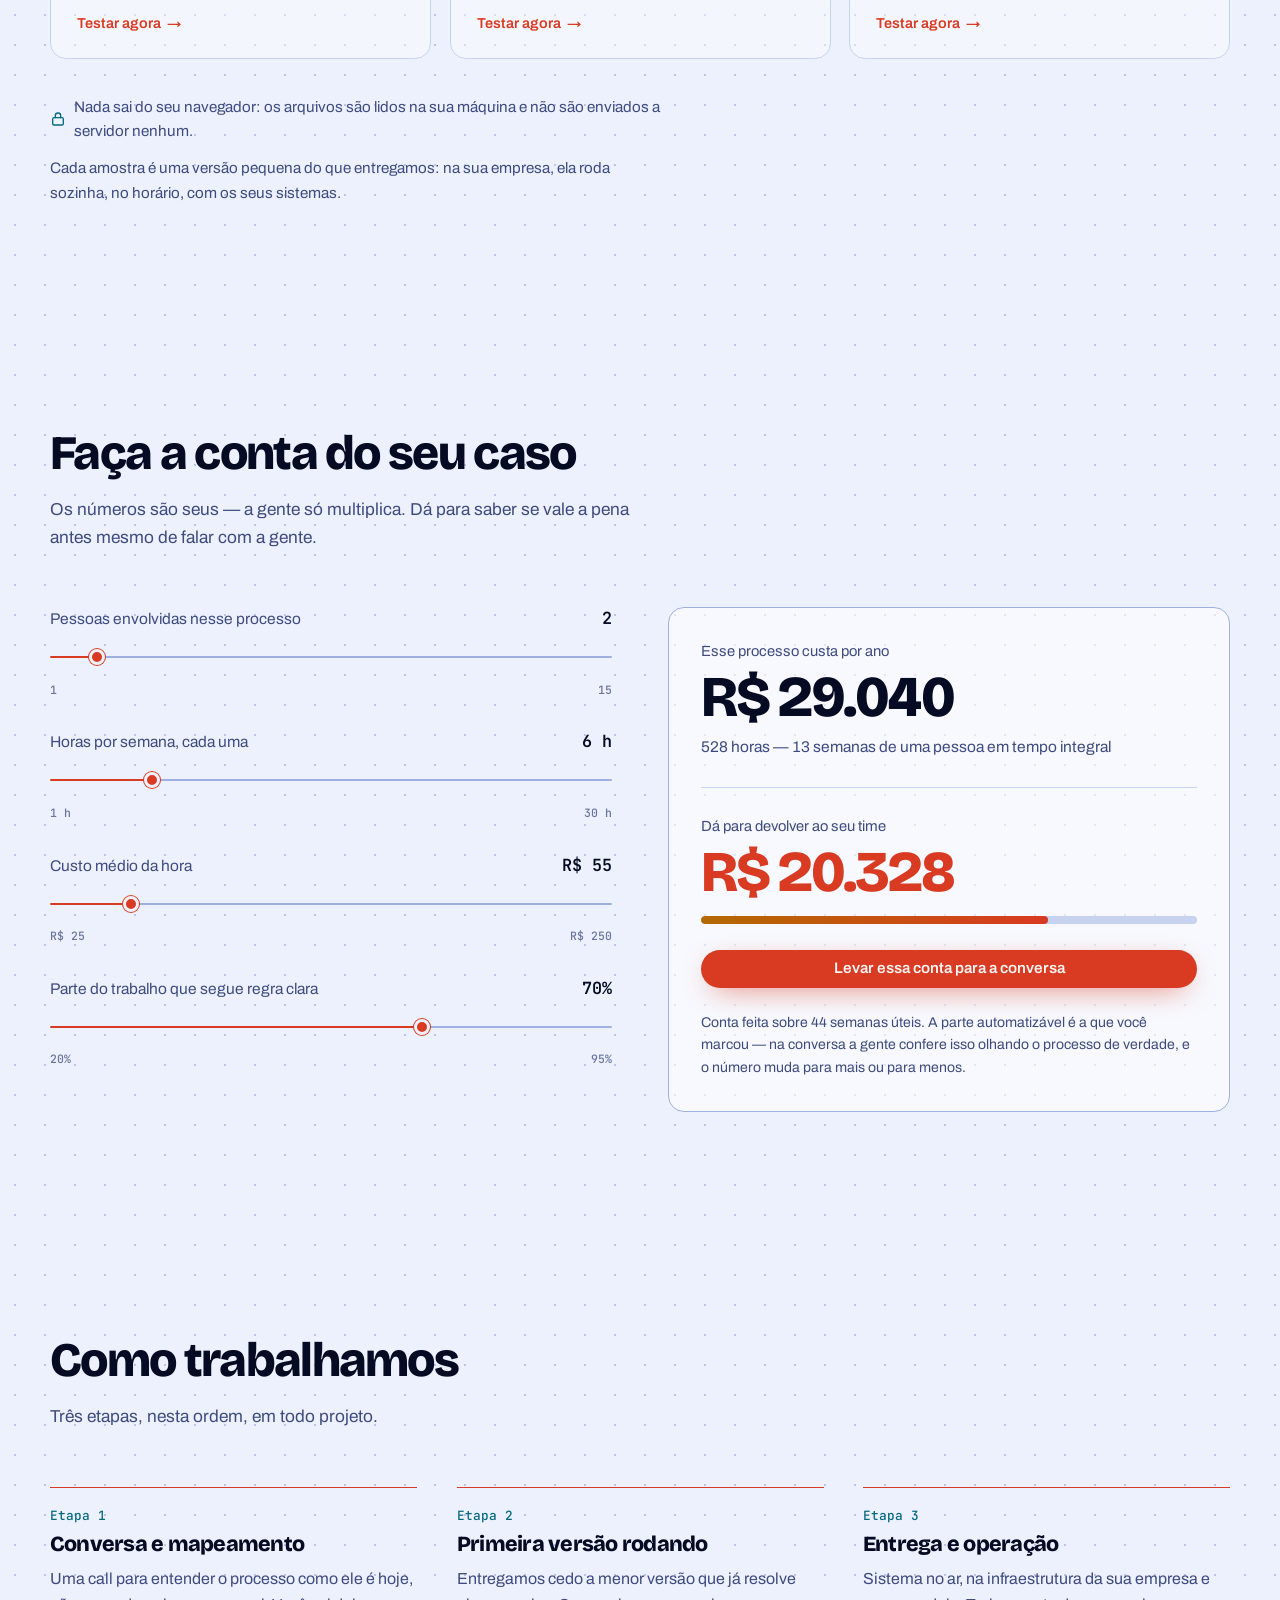
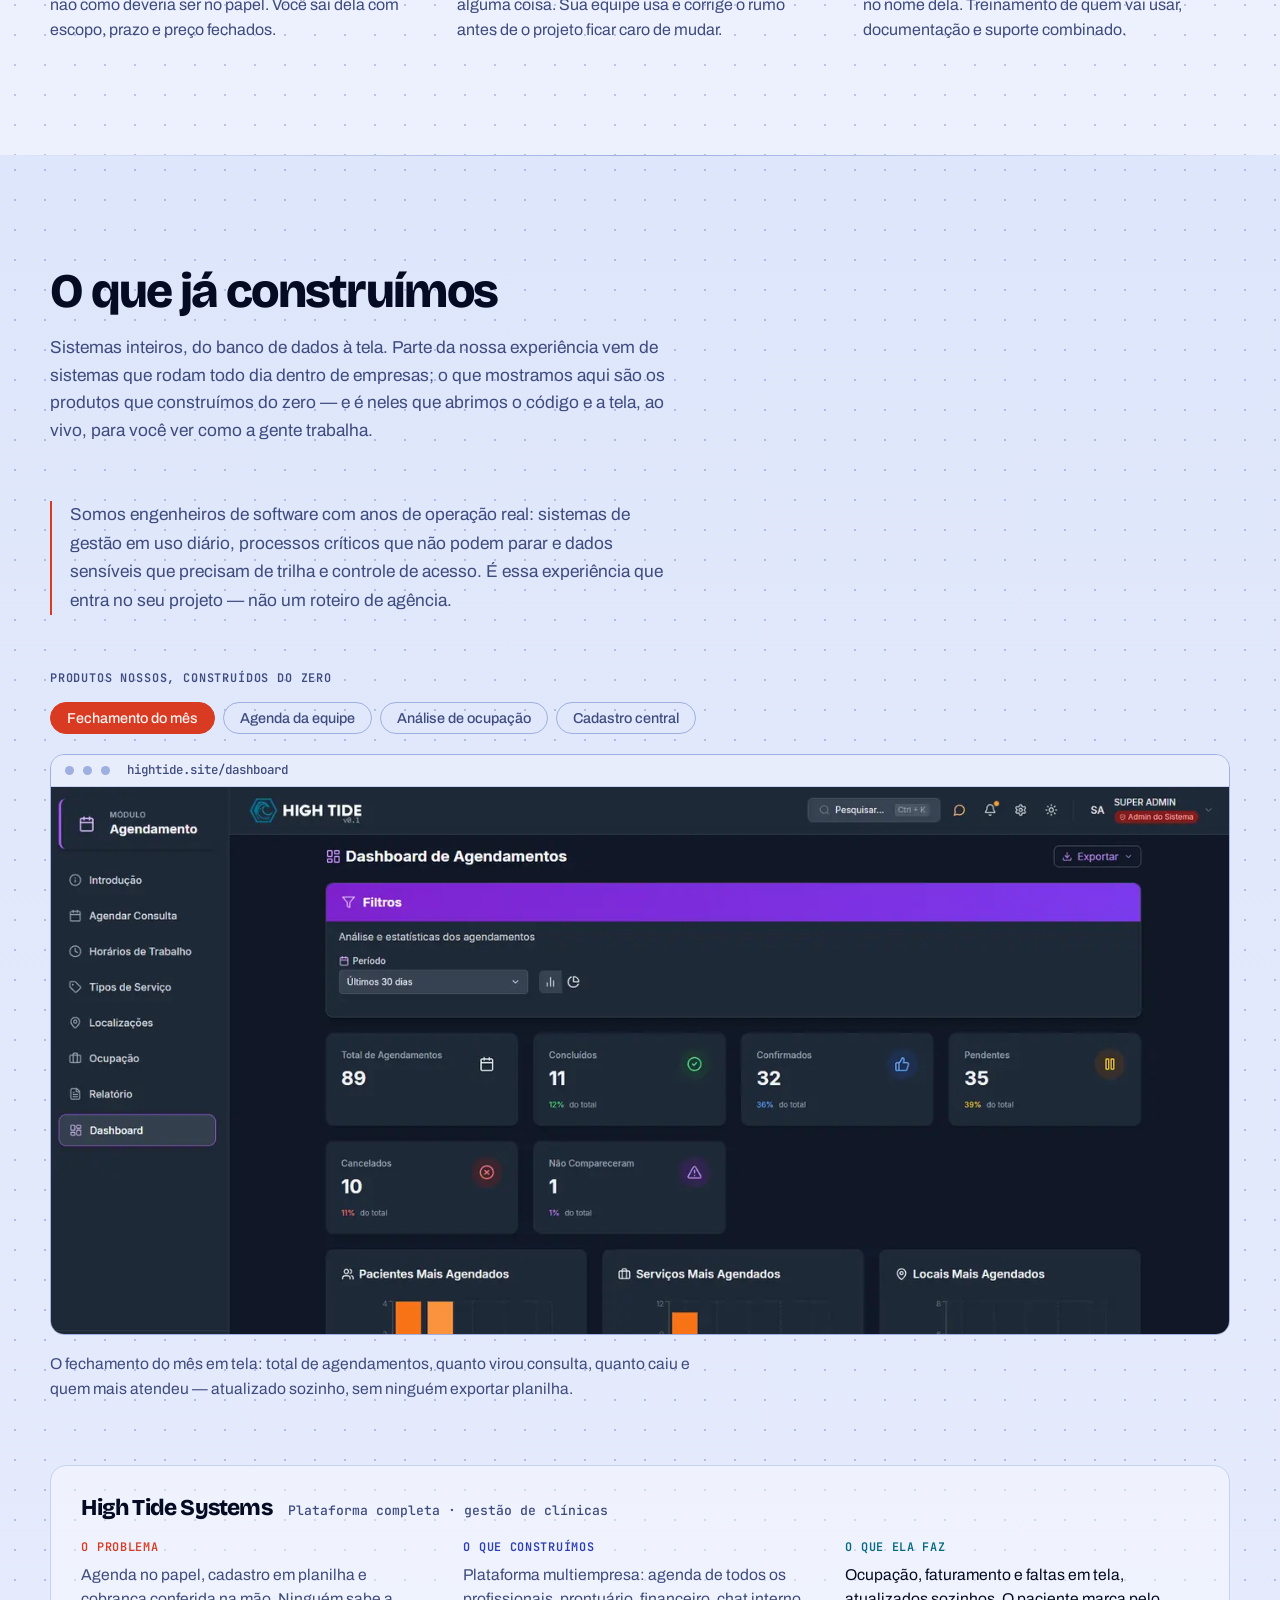
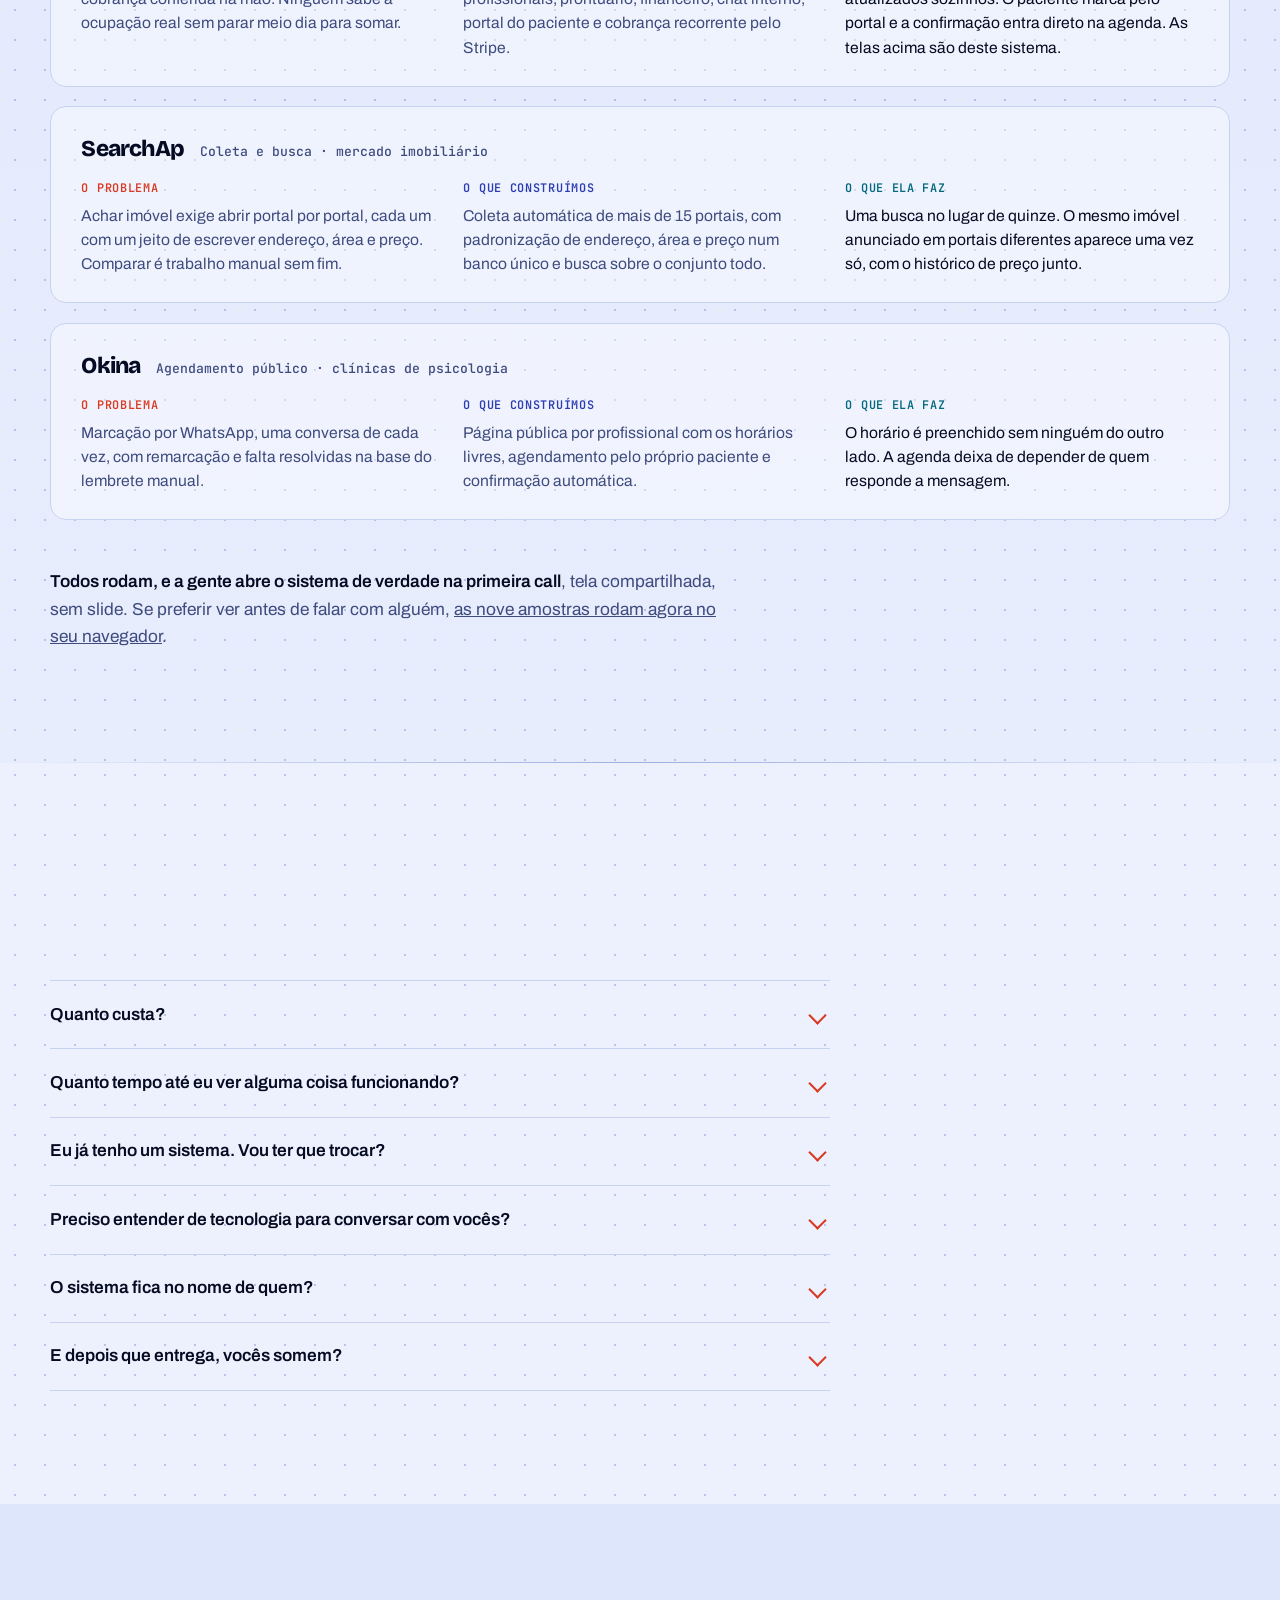
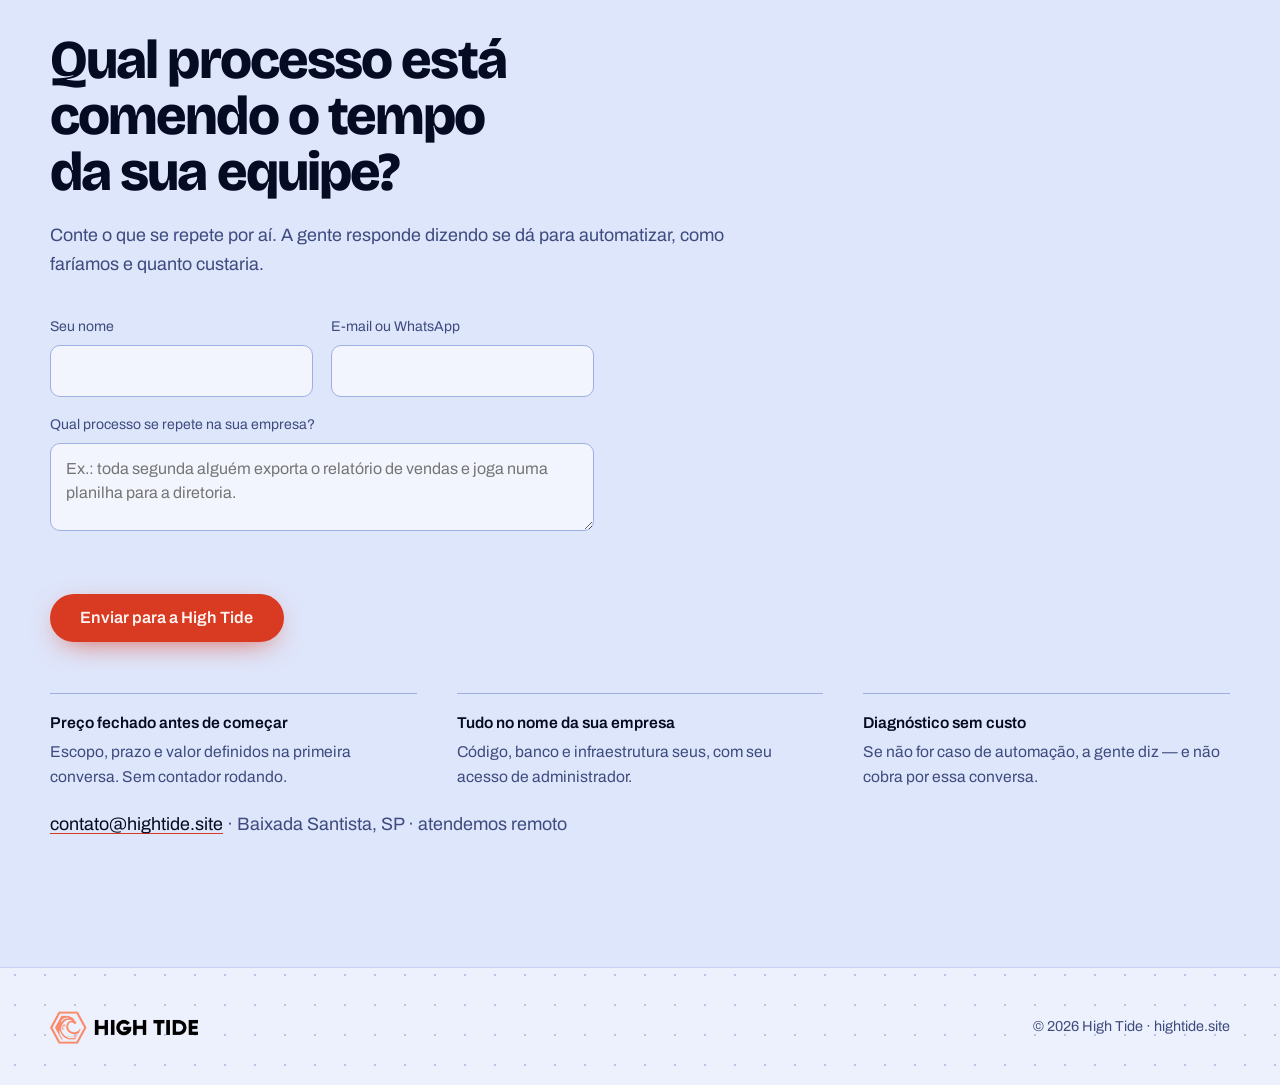
==== commit ba9f03c8: "Ênfase nos ganhos e experiência sem detalhe de cliente A régua do hero passa a carregar as quatro pa" ====
--- a/index.html
+++ b/index.html
@@ -202,15 +202,17 @@
   h1 em { font-style: normal; color: var(--coral); }
 
   .lead { margin-top: 1.9rem; font-size: 1.16rem; color: var(--tinta-mid); max-width: 54ch; }
+  .lead em { font-style: normal; font-weight: 600; color: var(--tinta); box-shadow: inset 0 -.45em 0 color-mix(in srgb, var(--coral) 22%, transparent); }
   .acoes { margin-top: 2.4rem; display: flex; flex-wrap: wrap; align-items: center; gap: 1.5rem; }
   .acoes .btn { padding: .95rem 1.75rem; font-size: 1.02rem; }
   .link-desce { display: inline-flex; align-items: center; gap: .6rem; text-decoration: none; font-weight: 600; color: var(--tinta); }
   .link-desce i { display: block; width: 30px; height: 1px; background: var(--ciano); transition: width .3s cubic-bezier(.2,.7,.3,1); }
   .link-desce:hover i { width: 48px; }
 
-  .regua { margin-top: 4.5rem; border-top: 1px solid var(--linha-forte); display: grid; grid-template-columns: repeat(3, 1fr); }
-  .regua div { padding: 1.05rem 1.4rem 0 0; position: relative; font-size: .95rem; color: var(--tinta-mid); }
-  .regua b { display: block; color: var(--tinta); font-weight: 600; font-size: 1.02rem; }
+  .regua { margin-top: 4.5rem; border-top: 1px solid var(--linha-forte); display: grid; grid-template-columns: repeat(4, 1fr); gap: 0 1.2rem; }
+  .regua div { padding: 1.5rem 1.2rem 0 0; position: relative; font-size: .95rem; line-height: 1.5; color: var(--tinta-mid); }
+  .regua div::before { content: ""; position: absolute; top: -1px; left: 0; width: 2.6rem; height: 3px; background: var(--coral); }
+  .regua b { display: block; margin-bottom: .5rem; color: var(--tinta); font-family: "Bricolage Grotesque", Archivo, sans-serif; font-weight: 800; letter-spacing: -0.02em; font-size: clamp(1.35rem, 2.4vw, 1.72rem); line-height: 1.1; }
 
   /* ================= seções ================= */
   section { padding: 7rem 0; position: relative; }
@@ -248,7 +250,7 @@
   .frente:hover::before { opacity: 1; }
   .frente h3 { font-size: clamp(1.35rem, 2.6vw, 1.9rem); }
   .frente p { color: var(--tinta-mid); }
-  .ganho { display: block; margin-top: .7rem; font: 600 .82rem/1.5 "JetBrains Mono", monospace; letter-spacing: .02em; color: var(--ciano); }
+  .ganho { display: inline-block; margin-top: 1.1rem; padding: .42rem .8rem; border: 1px solid color-mix(in srgb, var(--ciano) 45%, transparent); border-radius: 999px; background: color-mix(in srgb, var(--ciano) 12%, transparent); font: 700 .78rem/1.4 "JetBrains Mono", monospace; letter-spacing: .04em; text-transform: uppercase; color: var(--ciano); }
 
   /* sinais */
   .sinais { display: grid; grid-template-columns: repeat(2, minmax(0, 1fr)); gap: 0 4rem; }
@@ -303,16 +305,15 @@
   .caso header { display: flex; flex-wrap: wrap; align-items: baseline; gap: .4rem 1rem; margin-bottom: 1.4rem; }
   .caso h3 { font-size: 1.42rem; }
   .setor { font: 500 .82rem/1 "JetBrains Mono", monospace; color: var(--tinta-mid); }
-  .setor.vivo { color: var(--ciano); }
   .grupo-rotulo { margin: 0 0 1rem; font: 600 .74rem/1.3 "JetBrains Mono", monospace; letter-spacing: .07em; text-transform: uppercase; color: var(--tinta-mid); }
-  .casos + .grupo-rotulo { margin-top: 3.5rem; }
+  .casos + .grupo-rotulo, .experiencia + .grupo-rotulo { margin-top: 3.5rem; }
+  .experiencia { max-width: 62ch; margin: 0; padding-left: 1.1rem; border-left: 2px solid var(--coral); font-size: 1.08rem; line-height: 1.65; color: var(--tinta-mid); }
   .caso dl { display: grid; grid-template-columns: repeat(3, minmax(0, 1fr)); gap: 1.8rem; margin: 0; }
   .caso dt { font: 600 .74rem/1 "JetBrains Mono", monospace; letter-spacing: .06em; text-transform: uppercase; color: var(--coral); margin-bottom: .55rem; }
   .caso dl > div:nth-child(2) dt { color: var(--azul); }
   .caso dl > div:nth-child(3) dt { color: var(--ciano); }
   .caso dd { margin: 0; color: var(--tinta-mid); font-size: .98rem; line-height: 1.55; }
   .caso dl > div:nth-child(3) dd { color: var(--tinta); }
-  .pilha { margin-top: 1.6rem; padding-top: 1.1rem; border-top: 1px solid var(--linha); font: 500 .78rem/1.7 "JetBrains Mono", monospace; color: var(--tinta-mid); }
 
   /* cta */
   .cta { position: relative; overflow: hidden; background: var(--fundo-2); padding: 8rem 0; }
@@ -438,12 +439,14 @@
     .sinais { grid-template-columns: 1fr; }
     .conta { grid-template-columns: 1fr; gap: 2.5rem; }
     form.fala .dupla { grid-template-columns: 1fr; }
+    .regua { grid-template-columns: repeat(2, 1fr); gap: 0 1rem; }
+    .regua div { padding: 1.2rem 1rem 0 0; }
+    .regua b { font-size: 1.28rem; }
+    section { padding: 4.8rem 0; }
+  }
+  @media (max-width: 640px) {
     .regua { grid-template-columns: 1fr; }
-    .regua div { padding: .9rem 0 .3rem 1rem; }
-    .regua div + div { border-top: 1px solid var(--linha); }
-    section { padding: 4.8rem 0; }
-  }
-  @media (max-width: 640px) {
+    .regua div { padding: 1.1rem 0 .2rem; }
     .barra { gap: .8rem; }
     .marca img { height: 32px; }
     nav { gap: .6rem; }
@@ -496,9 +499,9 @@
       </h1>
 
       <p class="lead">
-        A High Tide mapeia o processo que hoje consome as horas da sua equipe,
-        automatiza o que dá para automatizar e entrega o sistema rodando na
-        infraestrutura da sua empresa.
+        A gente entende como a sua empresa trabalha hoje, <em>identifica onde estão
+        os gargalos</em> e entrega o sistema rodando na infraestrutura da sua empresa —
+        principalmente onde há planilha, dado sensível e processo espalhado.
       </p>
 
       <div class="acoes">
@@ -508,8 +511,9 @@
 
       <div class="regua">
         <div><b>Redução de custos</b>A hora que hoje vai em trabalho repetido volta para o caixa</div>
-        <div><b>Produtividade</b>A mesma equipe entrega mais, sem trabalhar mais</div>
-        <div><b>Controle</b>Um número só, atualizado sozinho, igual para todo mundo</div>
+        <div><b>Eficiência</b>O processo acelera e para de depender de alguém lembrar</div>
+        <div><b>Concentração</b>Tudo numa tela só, no lugar de planilha, sistema e e-mail separados</div>
+        <div><b>Mais controle</b>Um número só, atualizado sozinho, igual para todo mundo</div>
       </div>
     </div>
   </section>
@@ -632,6 +636,7 @@
         <div class="sinal">O mesmo cadastro é digitado em dois sistemas diferentes.<br><a href="demos/duplicados/index.html">Ver a amostra: caça-duplicados</a></div>
         <div class="sinal">O fechamento do mês trava um dia inteiro de alguém.<br><a href="demos/conciliador/index.html">Ver a amostra: conciliador bancário</a></div>
         <div class="sinal">Quando essa pessoa falta, o processo para.<br><a href="demos/escala/index.html">Ver a amostra: gerador de escala</a></div>
+        <div class="sinal">Cada área guarda a sua parte num lugar diferente — planilha, sistema, e-mail — e ninguém enxerga o todo.<br><a href="demos/auditor/index.html">Ver a amostra: auditor de cadastro</a></div>
       </div>
 
       <p class="fecho surge">
@@ -795,37 +800,10 @@
     <div class="env">
       <div class="cabeca surge">
         <h2>O que já construímos</h2>
-        <p>Cinco sistemas inteiros, do banco à tela. Dois rodam todo dia dentro de empresas; três são produtos nossos, construídos do zero — e é neles que mostramos, ao vivo e com tela compartilhada, como a gente trabalha.</p>
-      </div>
-
-      <p class="grupo-rotulo surge">Em uso todo dia dentro de empresas</p>
-      <div class="casos">
-        <article class="caso surge" style="--i:0">
-          <header>
-            <h3>Gestão industrial</h3>
-            <span class="setor vivo">Em uso diário · indústria</span>
-          </header>
-          <dl>
-            <div><dt>O problema</dt><dd>Apontamento de produção no papel, digitado depois por outra pessoa. O número do chão de fábrica chegava à gestão com dias de atraso.</dd></div>
-            <div><dt>O que construímos</dt><dd>Módulos de pessoas, produção e apontamento de fábrica ligados à base da empresa, com registro no momento em que a coisa acontece.</dd></div>
-            <div><dt>O que mudou</dt><dd>A digitação em duplicata acabou e o relatório de produção deixou de ser uma tarefa — passou a ser uma tela que a gestão abre quando quer.</dd></div>
-          </dl>
-          <div class="pilha">React · TypeScript · Go · SQL</div>
-        </article>
-
-        <article class="caso surge" style="--i:1">
-          <header>
-            <h3>Plataformas para gestoras de investimento</h3>
-            <span class="setor vivo">Em uso diário · mercado financeiro</span>
-          </header>
-          <dl>
-            <div><dt>O problema</dt><dd>Carteira e posição fechadas em planilhas, com regra de cálculo na cabeça de quem monta. Erro só aparecia quando o cliente perguntava.</dd></div>
-            <div><dt>O que construímos</dt><dd>Sistemas de gestão e relatório com as regras do setor dentro do código, conferência automática e trilha de tudo que foi calculado.</dd></div>
-            <div><dt>O que mudou</dt><dd>O relatório sai igual toda vez, e dá para responder de onde veio cada número.</dd></div>
-          </dl>
-          <div class="pilha">React · Node.js · SQL</div>
-        </article>
-      </div>
+        <p>Sistemas inteiros, do banco de dados à tela. Parte da nossa experiência vem de sistemas que rodam todo dia dentro de empresas; o que mostramos aqui são os produtos que construímos do zero — e é neles que abrimos o código e a tela, ao vivo, para você ver como a gente trabalha.</p>
+      </div>
+
+      <p class="experiencia surge">Somos engenheiros de software com anos de operação real: sistemas de gestão em uso diário, processos críticos que não podem parar e dados sensíveis que precisam de trilha e controle de acesso. É essa experiência que entra no seu projeto — não um roteiro de agência.</p>
 
       <p class="grupo-rotulo surge">Produtos nossos, construídos do zero</p>
       <div class="vitrine surge">
@@ -854,7 +832,6 @@
             <div><dt>O que construímos</dt><dd>Plataforma multiempresa: agenda de todos os profissionais, prontuário, financeiro, chat interno, portal do paciente e cobrança recorrente pelo Stripe.</dd></div>
             <div><dt>O que ela faz</dt><dd>Ocupação, faturamento e faltas em tela, atualizados sozinhos. O paciente marca pelo portal e a confirmação entra direto na agenda. As telas acima são deste sistema.</dd></div>
           </dl>
-          <div class="pilha">Next.js · Node.js · PostgreSQL · Redis · Stripe</div>
         </article>
 
         <article class="caso surge" style="--i:1">
@@ -867,7 +844,6 @@
             <div><dt>O que construímos</dt><dd>Coleta automática de mais de 15 portais, com padronização de endereço, área e preço num banco único e busca sobre o conjunto todo.</dd></div>
             <div><dt>O que ela faz</dt><dd>Uma busca no lugar de quinze. O mesmo imóvel anunciado em portais diferentes aparece uma vez só, com o histórico de preço junto.</dd></div>
           </dl>
-          <div class="pilha">Python · Node.js · PostgreSQL · Next.js</div>
         </article>
 
         <article class="caso surge" style="--i:2">
@@ -880,11 +856,10 @@
             <div><dt>O que construímos</dt><dd>Página pública por profissional com os horários livres, agendamento pelo próprio paciente e confirmação automática.</dd></div>
             <div><dt>O que ela faz</dt><dd>O horário é preenchido sem ninguém do outro lado. A agenda deixa de depender de quem responde a mensagem.</dd></div>
           </dl>
-          <div class="pilha">Next.js · React · TypeScript · Supabase</div>
         </article>
       </div>
 
-      <p class="fecho surge"><strong>Todos os cinco rodam, e a gente abre o sistema de verdade na primeira call</strong>, tela compartilhada, sem slide. Se preferir ver antes de falar com alguém, <a href="#amostras">as nove amostras rodam agora no seu navegador</a>.</p>
+      <p class="fecho surge"><strong>Todos rodam, e a gente abre o sistema de verdade na primeira call</strong>, tela compartilhada, sem slide. Se preferir ver antes de falar com alguém, <a href="#amostras">as nove amostras rodam agora no seu navegador</a>.</p>
     </div>
   </section>
 
